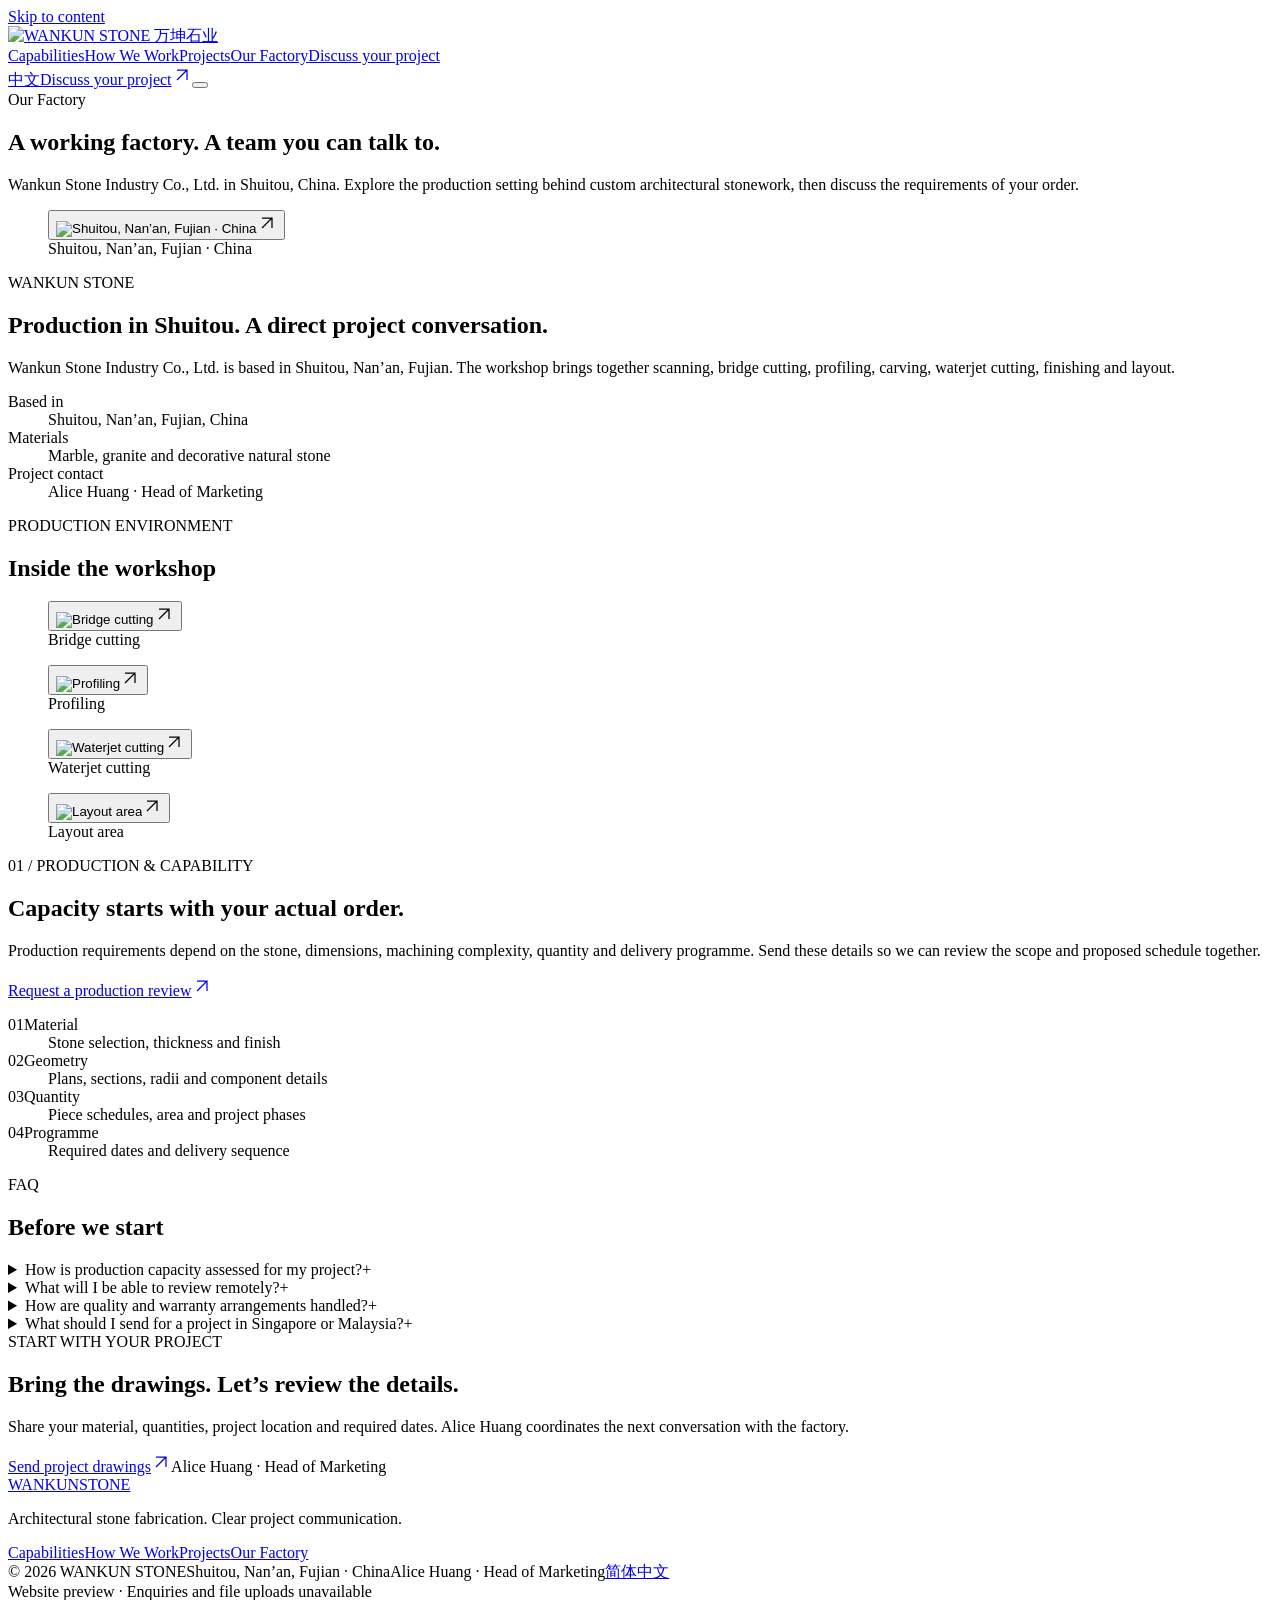
==== about/index.html @ 12d0d5ac "Publish bilingual Wankun Stone website review" ====
<!doctype html><html lang="en"><head><meta charset="utf-8"/><meta name="viewport" content="width=device-width,initial-scale=1"/><meta name="robots" content="noindex,nofollow"/><title>WANKUN STONE · Website Preview</title><meta name="description" content="WANKUN STONE website design review. 工程石材加工网站审阅版。"/><link rel="icon" href="/wankun-stone-preview/favicon.svg"/><link rel="stylesheet" href="/wankun-stone-preview/assets/index-DldPhLhm.css"/></head><body><div id="root" data-language="en" data-section="about"><link rel="preload" as="image" href="/wankun-stone-preview/assets/brand-logo.png"/><a href="#main" class="skip-link">Skip to content</a><header class="site-header"><a class="brand" href="/wankun-stone-preview/" aria-label="WANKUN STONE"><img src="/wankun-stone-preview/assets/brand-logo.png" width="164" height="45" alt="WANKUN STONE 万坤石业"/></a><nav id="main-navigation" class="main-nav" aria-label="Main navigation"><a href="/wankun-stone-preview/capabilities">Capabilities</a><a href="/wankun-stone-preview/how-we-work">How We Work</a><a href="/wankun-stone-preview/projects">Projects</a><a href="/wankun-stone-preview/about" aria-current="page">Our Factory</a><a class="mobile-contact" href="/wankun-stone-preview/contact">Discuss your project</a></nav><div class="header-actions"><a class="language-switch" href="/wankun-stone-preview/zh/about" lang="zh-Hans" aria-label="切换至简体中文">中文</a><a class="header-cta" href="/wankun-stone-preview/contact">Discuss your project<svg width="20" height="20" viewBox="0 0 24 24" fill="none" stroke="currentColor" stroke-width="1.5" aria-hidden="true"><path d="M6 18 18 6M6 6h12v12"></path></svg></a><button class="menu-toggle" aria-label="Open navigation" aria-expanded="false" aria-controls="main-navigation"><span></span><span></span></button></div></header><main id="main"><section class="page-intro section"><span class="eyebrow">Our Factory</span><h1>A working factory.
A team you can talk to.</h1><p>Wankun Stone Industry Co., Ltd. in Shuitou, China. Explore the production setting behind custom architectural stonework, then discuss the requirements of your order.</p></section><figure class="factory-panorama"><button class="photo-button " aria-label="View image: Shuitou, Nan’an, Fujian · China"><img src="/wankun-stone-preview/assets/v2/factory-aerial.jpg" alt="Shuitou, Nan’an, Fujian · China" loading="lazy"/><span class="image-expand"><svg width="20" height="20" viewBox="0 0 24 24" fill="none" stroke="currentColor" stroke-width="1.5" aria-hidden="true"><path d="M6 18 18 6M6 6h12v12"></path></svg></span></button><figcaption>Shuitou, Nan’an, Fujian · China</figcaption></figure><section class="factory-facts section"><div><span class="eyebrow">WANKUN STONE</span><h2>Production in Shuitou.
A direct project conversation.</h2><p>Wankun Stone Industry Co., Ltd. is based in Shuitou, Nan’an, Fujian. The workshop brings together scanning, bridge cutting, profiling, carving, waterjet cutting, finishing and layout.</p></div><dl><div><dt>Based in</dt><dd>Shuitou, Nan’an, Fujian, China</dd></div><div><dt>Materials</dt><dd>Marble, granite and decorative natural stone</dd></div><div><dt>Project contact</dt><dd>Alice Huang · Head of Marketing</dd></div></dl></section><section class="production-section section"><div class="section-heading"><span class="eyebrow">PRODUCTION ENVIRONMENT</span><h2>Inside the workshop</h2></div><div class="production-grid"><figure><button class="photo-button " aria-label="View image: Bridge cutting"><img src="/wankun-stone-preview/assets/capability-cnc.jpg" alt="Bridge cutting" loading="lazy"/><span class="image-expand"><svg width="20" height="20" viewBox="0 0 24 24" fill="none" stroke="currentColor" stroke-width="1.5" aria-hidden="true"><path d="M6 18 18 6M6 6h12v12"></path></svg></span></button><figcaption>Bridge cutting</figcaption></figure><figure><button class="photo-button " aria-label="View image: Profiling"><img src="/wankun-stone-preview/assets/capability-profiling.jpg" alt="Profiling" loading="lazy"/><span class="image-expand"><svg width="20" height="20" viewBox="0 0 24 24" fill="none" stroke="currentColor" stroke-width="1.5" aria-hidden="true"><path d="M6 18 18 6M6 6h12v12"></path></svg></span></button><figcaption>Profiling</figcaption></figure><figure><button class="photo-button " aria-label="View image: Waterjet cutting"><img src="/wankun-stone-preview/assets/capability-waterjet.jpg" alt="Waterjet cutting" loading="lazy"/><span class="image-expand"><svg width="20" height="20" viewBox="0 0 24 24" fill="none" stroke="currentColor" stroke-width="1.5" aria-hidden="true"><path d="M6 18 18 6M6 6h12v12"></path></svg></span></button><figcaption>Waterjet cutting</figcaption></figure><figure><button class="photo-button " aria-label="View image: Layout area"><img src="/wankun-stone-preview/assets/capability-layout-workshop.jpg" alt="Layout area" loading="lazy"/><span class="image-expand"><svg width="20" height="20" viewBox="0 0 24 24" fill="none" stroke="currentColor" stroke-width="1.5" aria-hidden="true"><path d="M6 18 18 6M6 6h12v12"></path></svg></span></button><figcaption>Layout area</figcaption></figure></div></section><section class="capacity-brief section"><div><span class="eyebrow">01 / PRODUCTION &amp; CAPABILITY</span><h2>Capacity starts with
your actual order.</h2><p>Production requirements depend on the stone, dimensions, machining complexity, quantity and delivery programme. Send these details so we can review the scope and proposed schedule together.</p><a class="button " href="/wankun-stone-preview/contact">Request a production review<svg width="20" height="20" viewBox="0 0 24 24" fill="none" stroke="currentColor" stroke-width="1.5" aria-hidden="true"><path d="M6 18 18 6M6 6h12v12"></path></svg></a></div><dl><div><dt><span>0<!-- -->1</span>Material</dt><dd>Stone selection, thickness and finish</dd></div><div><dt><span>0<!-- -->2</span>Geometry</dt><dd>Plans, sections, radii and component details</dd></div><div><dt><span>0<!-- -->3</span>Quantity</dt><dd>Piece schedules, area and project phases</dd></div><div><dt><span>0<!-- -->4</span>Programme</dt><dd>Required dates and delivery sequence</dd></div></dl></section><section class="faq-section section"><div><span class="eyebrow">FAQ</span><h2>Before we start</h2></div><div><details><summary>How is production capacity assessed for my project?<span>+</span></summary><p>Share the drawings, material, quantities and required dates. The factory reviews the fabrication requirements and production plan for that specific order.</p></details><details><summary>What will I be able to review remotely?<span>+</span></summary><p>Project information includes relevant drawings, material and layout views, progress updates, dry-lay images and inspection details. The sharing method and checkpoints are agreed for your project.</p></details><details><summary>How are quality and warranty arrangements handled?<span>+</span></summary><p>Inspection criteria, acceptance requirements, responsibilities and applicable warranty terms are confirmed for each order. Alice coordinates quality questions and factory follow-up.</p></details><details><summary>What should I send for a project in Singapore or Malaysia?<span>+</span></summary><p>Send your drawings or piece schedule, project location, material, approximate quantity and required dates. Add any packaging, labelling or technical requirements you already have.</p></details></div></section><section class="project-cta section"><div><span class="eyebrow">START WITH YOUR PROJECT</span><h2>Bring the drawings.
Let’s review the details.</h2></div><div><p>Share your material, quantities, project location and required dates. Alice Huang coordinates the next conversation with the factory.</p><a class="button button-light" href="/wankun-stone-preview/contact">Send project drawings<svg width="20" height="20" viewBox="0 0 24 24" fill="none" stroke="currentColor" stroke-width="1.5" aria-hidden="true"><path d="M6 18 18 6M6 6h12v12"></path></svg></a><span class="contact-byline">Alice Huang · <!-- -->Head of Marketing</span></div></section></main><footer class="site-footer"><div class="footer-top"><a href="/wankun-stone-preview/" class="footer-wordmark">WANKUN<span>STONE</span></a><p>Architectural stone fabrication. Clear project communication.</p><div><a href="/wankun-stone-preview/capabilities">Capabilities</a><a href="/wankun-stone-preview/how-we-work">How We Work</a><a href="/wankun-stone-preview/projects">Projects</a><a href="/wankun-stone-preview/about">Our Factory</a></div></div><div class="footer-bottom"><span>© <!-- -->2026<!-- --> WANKUN STONE</span><span>Shuitou, Nan’an, Fujian · China</span><span>Alice Huang · <!-- -->Head of Marketing</span><a href="/wankun-stone-preview/zh/about">简体中文</a></div></footer><dialog class="lightbox" aria-label="View image"><button class="lightbox-close" aria-label="Close">×</button></dialog><aside class="preview-notice" aria-label="Website preview">Website preview · Enquiries and file uploads unavailable</aside></div><script type="module" src="/wankun-stone-preview/assets/index-DvoSfYX1.js"></script></body></html>
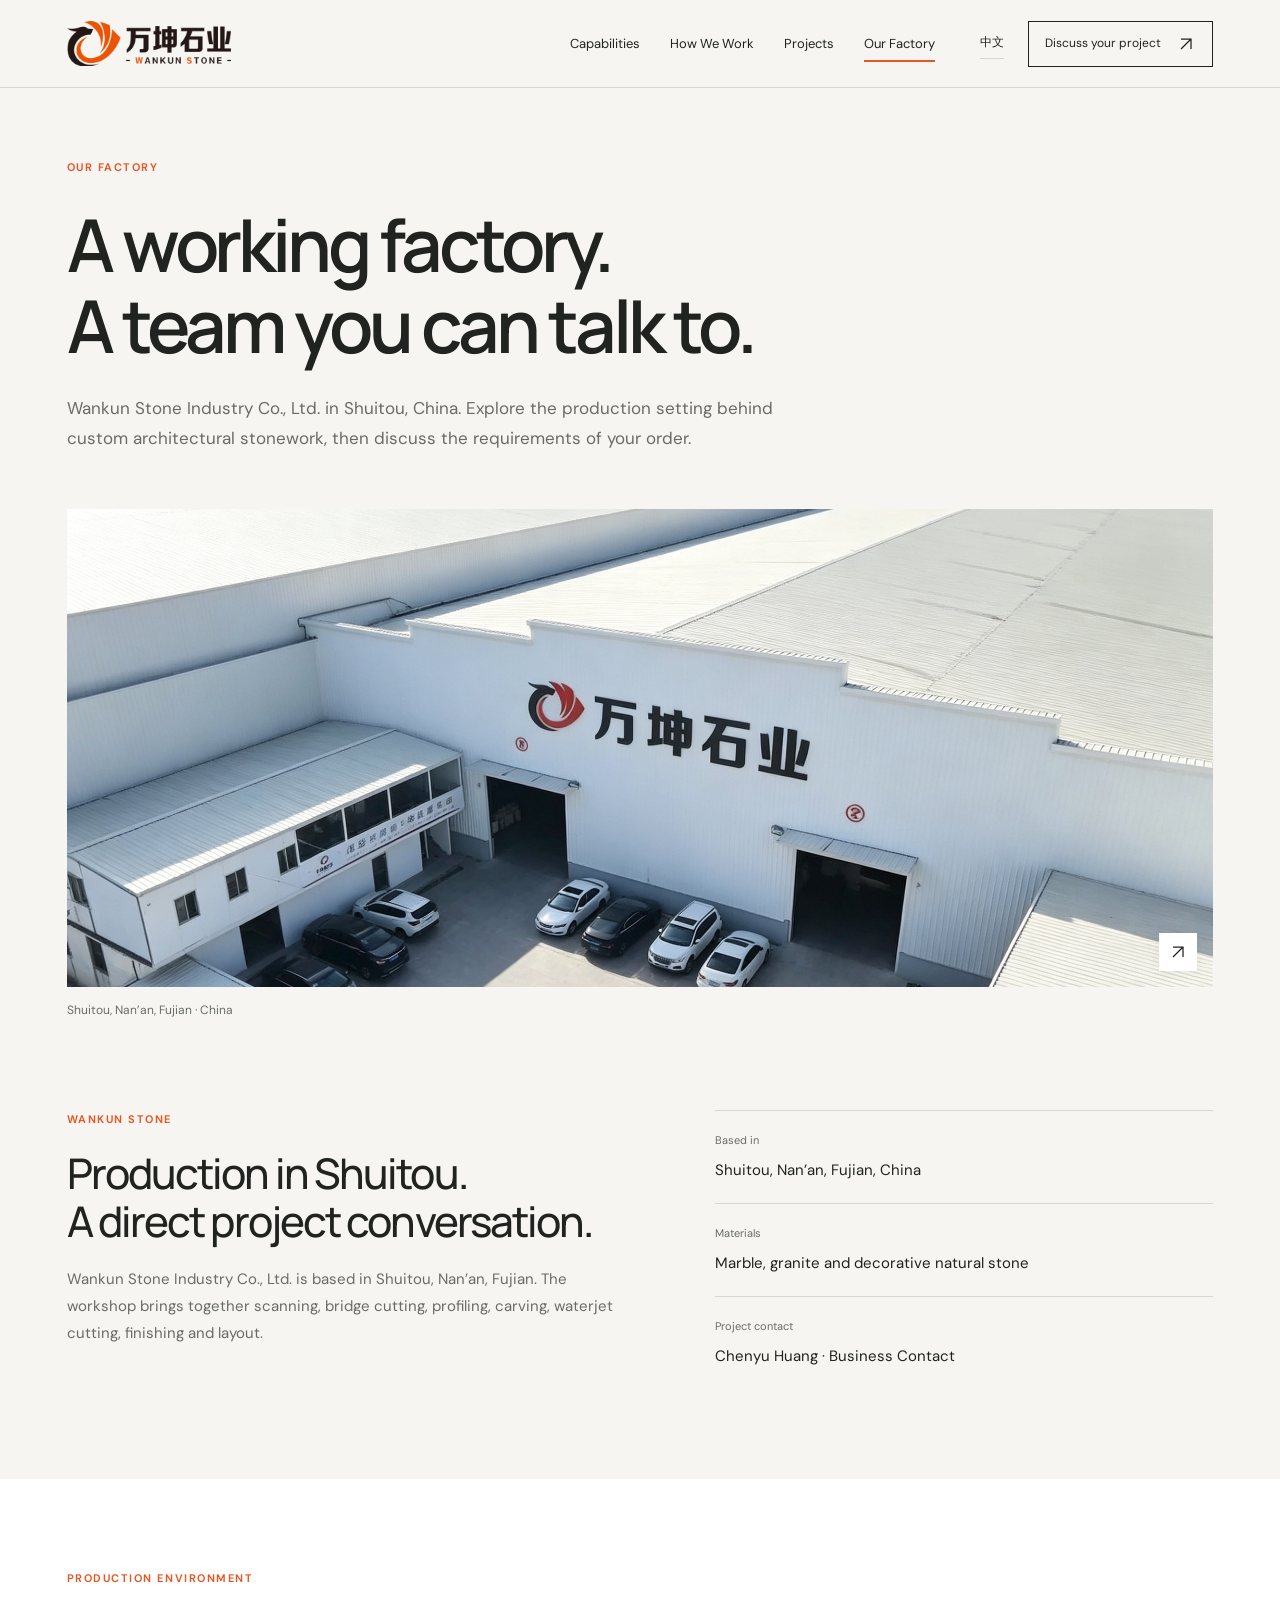
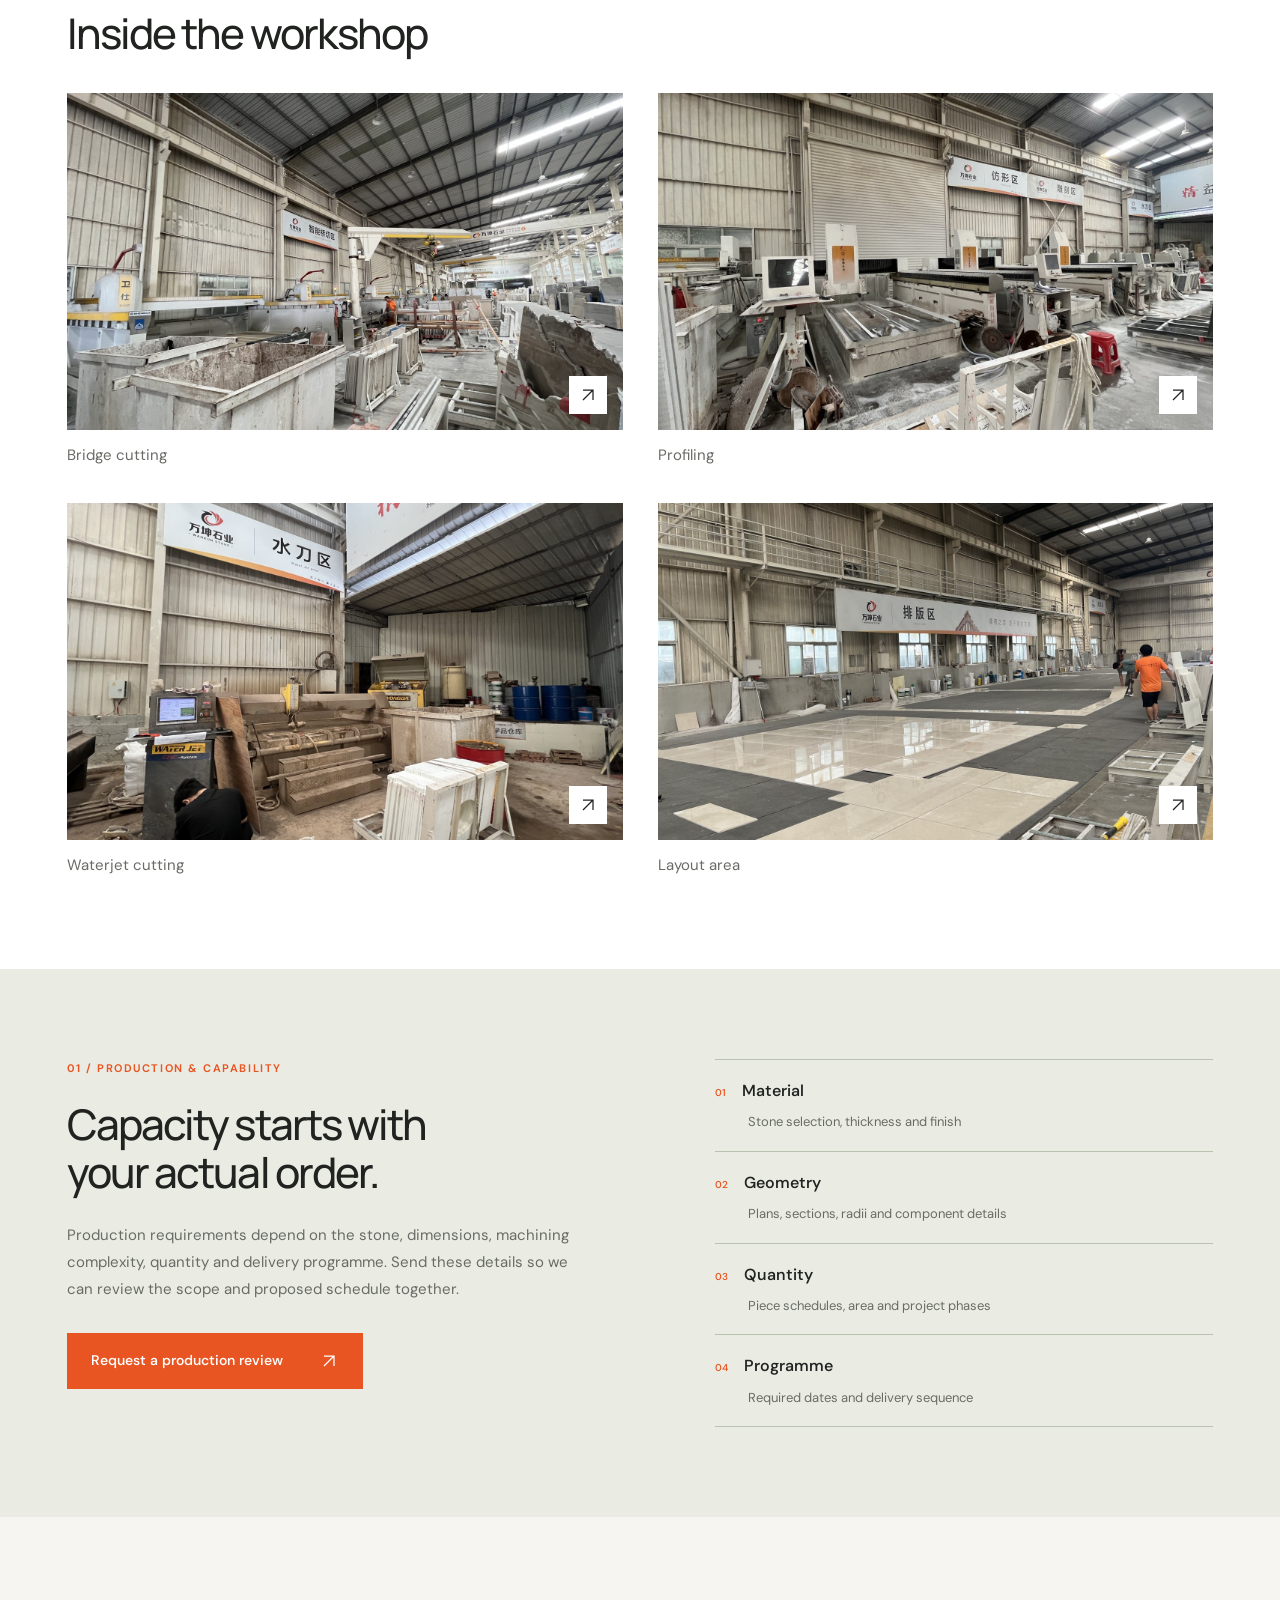
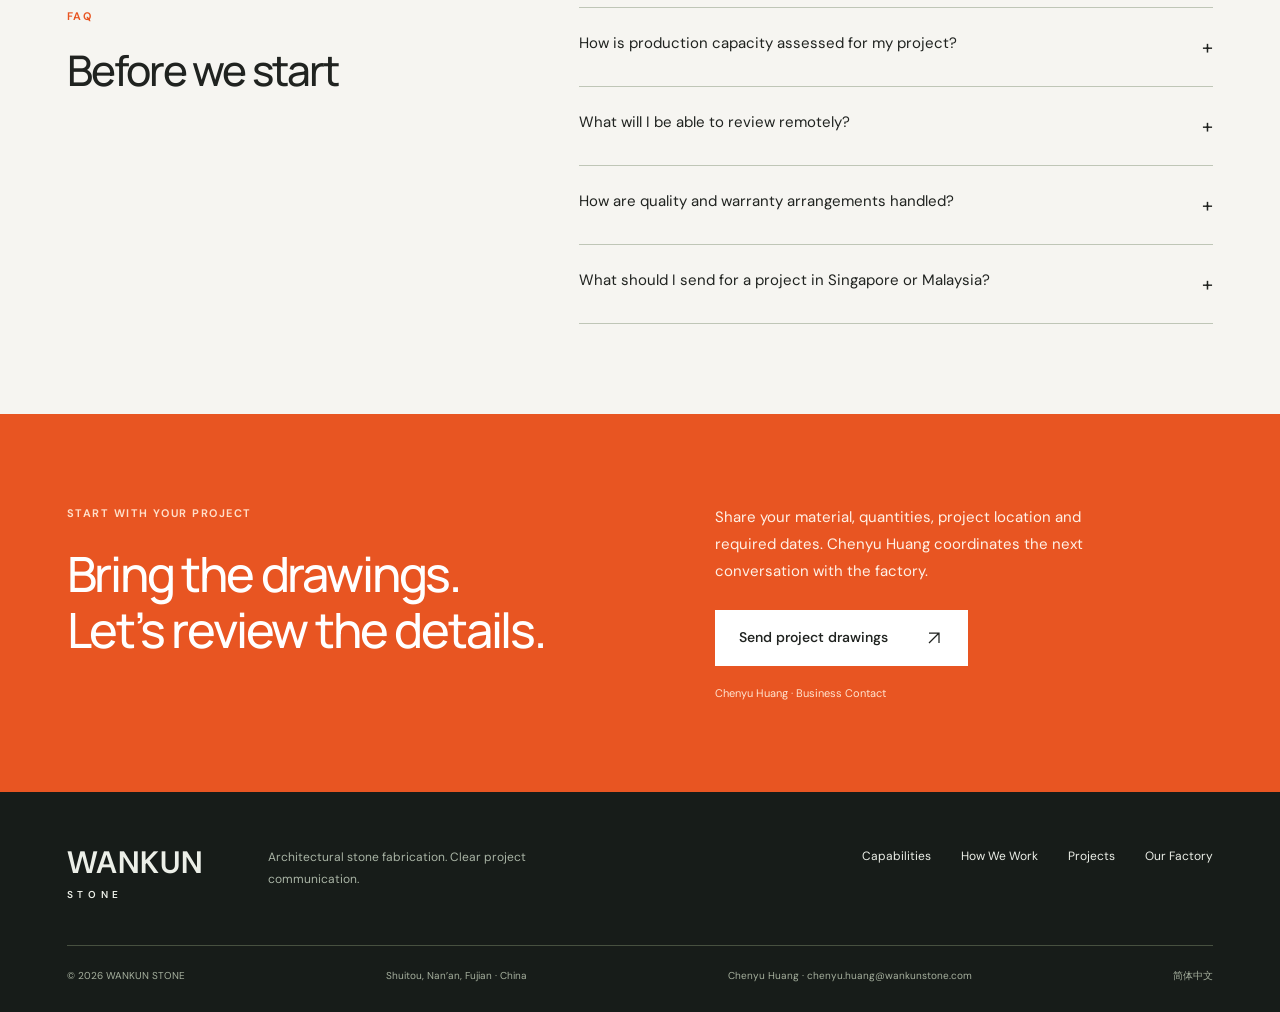
==== commit 06e0ffc7: "Prepare existing Wankun Stone site for wankunstone.com on Cloudflare Pages" ====
--- a/about/index.html
+++ b/about/index.html
@@ -1,5 +1,5 @@
-<!doctype html><html lang="en"><head><meta charset="utf-8"/><meta name="viewport" content="width=device-width,initial-scale=1"/><meta name="robots" content="noindex,nofollow"/><title>WANKUN STONE · Website Preview</title><meta name="description" content="WANKUN STONE website design review. 工程石材加工网站审阅版。"/><link rel="icon" href="/wankun-stone-preview/favicon.svg"/><link rel="stylesheet" href="/wankun-stone-preview/assets/index-DldPhLhm.css"/></head><body><div id="root" data-language="en" data-section="about"><link rel="preload" as="image" href="/wankun-stone-preview/assets/brand-logo.png"/><a href="#main" class="skip-link">Skip to content</a><header class="site-header"><a class="brand" href="/wankun-stone-preview/" aria-label="WANKUN STONE"><img src="/wankun-stone-preview/assets/brand-logo.png" width="164" height="45" alt="WANKUN STONE 万坤石业"/></a><nav id="main-navigation" class="main-nav" aria-label="Main navigation"><a href="/wankun-stone-preview/capabilities">Capabilities</a><a href="/wankun-stone-preview/how-we-work">How We Work</a><a href="/wankun-stone-preview/projects">Projects</a><a href="/wankun-stone-preview/about" aria-current="page">Our Factory</a><a class="mobile-contact" href="/wankun-stone-preview/contact">Discuss your project</a></nav><div class="header-actions"><a class="language-switch" href="/wankun-stone-preview/zh/about" lang="zh-Hans" aria-label="切换至简体中文">中文</a><a class="header-cta" href="/wankun-stone-preview/contact">Discuss your project<svg width="20" height="20" viewBox="0 0 24 24" fill="none" stroke="currentColor" stroke-width="1.5" aria-hidden="true"><path d="M6 18 18 6M6 6h12v12"></path></svg></a><button class="menu-toggle" aria-label="Open navigation" aria-expanded="false" aria-controls="main-navigation"><span></span><span></span></button></div></header><main id="main"><section class="page-intro section"><span class="eyebrow">Our Factory</span><h1>A working factory.
-A team you can talk to.</h1><p>Wankun Stone Industry Co., Ltd. in Shuitou, China. Explore the production setting behind custom architectural stonework, then discuss the requirements of your order.</p></section><figure class="factory-panorama"><button class="photo-button " aria-label="View image: Shuitou, Nan’an, Fujian · China"><img src="/wankun-stone-preview/assets/v2/factory-aerial.jpg" alt="Shuitou, Nan’an, Fujian · China" loading="lazy"/><span class="image-expand"><svg width="20" height="20" viewBox="0 0 24 24" fill="none" stroke="currentColor" stroke-width="1.5" aria-hidden="true"><path d="M6 18 18 6M6 6h12v12"></path></svg></span></button><figcaption>Shuitou, Nan’an, Fujian · China</figcaption></figure><section class="factory-facts section"><div><span class="eyebrow">WANKUN STONE</span><h2>Production in Shuitou.
-A direct project conversation.</h2><p>Wankun Stone Industry Co., Ltd. is based in Shuitou, Nan’an, Fujian. The workshop brings together scanning, bridge cutting, profiling, carving, waterjet cutting, finishing and layout.</p></div><dl><div><dt>Based in</dt><dd>Shuitou, Nan’an, Fujian, China</dd></div><div><dt>Materials</dt><dd>Marble, granite and decorative natural stone</dd></div><div><dt>Project contact</dt><dd>Alice Huang · Head of Marketing</dd></div></dl></section><section class="production-section section"><div class="section-heading"><span class="eyebrow">PRODUCTION ENVIRONMENT</span><h2>Inside the workshop</h2></div><div class="production-grid"><figure><button class="photo-button " aria-label="View image: Bridge cutting"><img src="/wankun-stone-preview/assets/capability-cnc.jpg" alt="Bridge cutting" loading="lazy"/><span class="image-expand"><svg width="20" height="20" viewBox="0 0 24 24" fill="none" stroke="currentColor" stroke-width="1.5" aria-hidden="true"><path d="M6 18 18 6M6 6h12v12"></path></svg></span></button><figcaption>Bridge cutting</figcaption></figure><figure><button class="photo-button " aria-label="View image: Profiling"><img src="/wankun-stone-preview/assets/capability-profiling.jpg" alt="Profiling" loading="lazy"/><span class="image-expand"><svg width="20" height="20" viewBox="0 0 24 24" fill="none" stroke="currentColor" stroke-width="1.5" aria-hidden="true"><path d="M6 18 18 6M6 6h12v12"></path></svg></span></button><figcaption>Profiling</figcaption></figure><figure><button class="photo-button " aria-label="View image: Waterjet cutting"><img src="/wankun-stone-preview/assets/capability-waterjet.jpg" alt="Waterjet cutting" loading="lazy"/><span class="image-expand"><svg width="20" height="20" viewBox="0 0 24 24" fill="none" stroke="currentColor" stroke-width="1.5" aria-hidden="true"><path d="M6 18 18 6M6 6h12v12"></path></svg></span></button><figcaption>Waterjet cutting</figcaption></figure><figure><button class="photo-button " aria-label="View image: Layout area"><img src="/wankun-stone-preview/assets/capability-layout-workshop.jpg" alt="Layout area" loading="lazy"/><span class="image-expand"><svg width="20" height="20" viewBox="0 0 24 24" fill="none" stroke="currentColor" stroke-width="1.5" aria-hidden="true"><path d="M6 18 18 6M6 6h12v12"></path></svg></span></button><figcaption>Layout area</figcaption></figure></div></section><section class="capacity-brief section"><div><span class="eyebrow">01 / PRODUCTION &amp; CAPABILITY</span><h2>Capacity starts with
-your actual order.</h2><p>Production requirements depend on the stone, dimensions, machining complexity, quantity and delivery programme. Send these details so we can review the scope and proposed schedule together.</p><a class="button " href="/wankun-stone-preview/contact">Request a production review<svg width="20" height="20" viewBox="0 0 24 24" fill="none" stroke="currentColor" stroke-width="1.5" aria-hidden="true"><path d="M6 18 18 6M6 6h12v12"></path></svg></a></div><dl><div><dt><span>0<!-- -->1</span>Material</dt><dd>Stone selection, thickness and finish</dd></div><div><dt><span>0<!-- -->2</span>Geometry</dt><dd>Plans, sections, radii and component details</dd></div><div><dt><span>0<!-- -->3</span>Quantity</dt><dd>Piece schedules, area and project phases</dd></div><div><dt><span>0<!-- -->4</span>Programme</dt><dd>Required dates and delivery sequence</dd></div></dl></section><section class="faq-section section"><div><span class="eyebrow">FAQ</span><h2>Before we start</h2></div><div><details><summary>How is production capacity assessed for my project?<span>+</span></summary><p>Share the drawings, material, quantities and required dates. The factory reviews the fabrication requirements and production plan for that specific order.</p></details><details><summary>What will I be able to review remotely?<span>+</span></summary><p>Project information includes relevant drawings, material and layout views, progress updates, dry-lay images and inspection details. The sharing method and checkpoints are agreed for your project.</p></details><details><summary>How are quality and warranty arrangements handled?<span>+</span></summary><p>Inspection criteria, acceptance requirements, responsibilities and applicable warranty terms are confirmed for each order. Alice coordinates quality questions and factory follow-up.</p></details><details><summary>What should I send for a project in Singapore or Malaysia?<span>+</span></summary><p>Send your drawings or piece schedule, project location, material, approximate quantity and required dates. Add any packaging, labelling or technical requirements you already have.</p></details></div></section><section class="project-cta section"><div><span class="eyebrow">START WITH YOUR PROJECT</span><h2>Bring the drawings.
-Let’s review the details.</h2></div><div><p>Share your material, quantities, project location and required dates. Alice Huang coordinates the next conversation with the factory.</p><a class="button button-light" href="/wankun-stone-preview/contact">Send project drawings<svg width="20" height="20" viewBox="0 0 24 24" fill="none" stroke="currentColor" stroke-width="1.5" aria-hidden="true"><path d="M6 18 18 6M6 6h12v12"></path></svg></a><span class="contact-byline">Alice Huang · <!-- -->Head of Marketing</span></div></section></main><footer class="site-footer"><div class="footer-top"><a href="/wankun-stone-preview/" class="footer-wordmark">WANKUN<span>STONE</span></a><p>Architectural stone fabrication. Clear project communication.</p><div><a href="/wankun-stone-preview/capabilities">Capabilities</a><a href="/wankun-stone-preview/how-we-work">How We Work</a><a href="/wankun-stone-preview/projects">Projects</a><a href="/wankun-stone-preview/about">Our Factory</a></div></div><div class="footer-bottom"><span>© <!-- -->2026<!-- --> WANKUN STONE</span><span>Shuitou, Nan’an, Fujian · China</span><span>Alice Huang · <!-- -->Head of Marketing</span><a href="/wankun-stone-preview/zh/about">简体中文</a></div></footer><dialog class="lightbox" aria-label="View image"><button class="lightbox-close" aria-label="Close">×</button></dialog><aside class="preview-notice" aria-label="Website preview">Website preview · Enquiries and file uploads unavailable</aside></div><script type="module" src="/wankun-stone-preview/assets/index-DvoSfYX1.js"></script></body></html>+<!doctype html><html lang="en"><head><meta charset="utf-8"/><meta name="viewport" content="width=device-width,initial-scale=1"/><title>WANKUN STONE — Our Factory</title><meta name="description" content="Architectural stone fabrication in Shuitou, China. Production scope, quality checkpoints and project coordination. Contact Chenyu Huang."/><link rel="canonical" href="https://wankunstone.com/about/"/><link rel="alternate" hreflang="en" href="https://wankunstone.com/about/"/><link rel="alternate" hreflang="zh-Hans" href="https://wankunstone.com/zh/about/"/><meta property="og:type" content="website"/><meta property="og:site_name" content="WANKUN STONE"/><meta property="og:title" content="WANKUN STONE — Our Factory"/><meta property="og:description" content="Architectural stone fabrication in Shuitou, China. Production scope, quality checkpoints and project coordination. Contact Chenyu Huang."/><meta property="og:url" content="https://wankunstone.com/about/"/><meta property="og:image" content="https://wankunstone.com/assets/v2/production-floor.jpg"/><link rel="icon" href="/favicon.svg"/><link rel="stylesheet" href="/assets/index-CjT9DrPQ.css"/></head><body><div id="root" data-language="en" data-section="about"><link rel="preload" as="image" href="/assets/brand-logo.png"/><a href="#main" class="skip-link">Skip to content</a><header class="site-header"><a class="brand" href="/" aria-label="WANKUN STONE"><img src="/assets/brand-logo.png" width="164" height="45" alt="WANKUN STONE 万坤石业"/></a><nav id="main-navigation" class="main-nav" aria-label="Main navigation"><a href="/capabilities">Capabilities</a><a href="/how-we-work">How We Work</a><a href="/projects">Projects</a><a href="/about" aria-current="page">Our Factory</a><a class="mobile-contact" href="/contact">Discuss your project</a></nav><div class="header-actions"><a class="language-switch" href="/zh/about" lang="zh-Hans" aria-label="切换至简体中文">中文</a><a class="header-cta" href="/contact">Discuss your project<svg width="20" height="20" viewBox="0 0 24 24" fill="none" stroke="currentColor" stroke-width="1.5" aria-hidden="true"><path d="M6 18 18 6M6 6h12v12"></path></svg></a><button class="menu-toggle" aria-label="Open navigation" aria-expanded="false" aria-controls="main-navigation"><span></span><span></span></button></div></header><main id="main"><section class="page-intro section"><span class="eyebrow">Our Factory</span><h1>A working factory.
+A team you can talk to.</h1><p>Wankun Stone Industry Co., Ltd. in Shuitou, China. Explore the production setting behind custom architectural stonework, then discuss the requirements of your order.</p></section><figure class="factory-panorama"><button class="photo-button " aria-label="View image: Shuitou, Nan’an, Fujian · China"><img src="/assets/v2/factory-aerial.jpg" alt="Shuitou, Nan’an, Fujian · China" loading="lazy"/><span class="image-expand"><svg width="20" height="20" viewBox="0 0 24 24" fill="none" stroke="currentColor" stroke-width="1.5" aria-hidden="true"><path d="M6 18 18 6M6 6h12v12"></path></svg></span></button><figcaption>Shuitou, Nan’an, Fujian · China</figcaption></figure><section class="factory-facts section"><div><span class="eyebrow">WANKUN STONE</span><h2>Production in Shuitou.
+A direct project conversation.</h2><p>Wankun Stone Industry Co., Ltd. is based in Shuitou, Nan’an, Fujian. The workshop brings together scanning, bridge cutting, profiling, carving, waterjet cutting, finishing and layout.</p></div><dl><div><dt>Based in</dt><dd>Shuitou, Nan’an, Fujian, China</dd></div><div><dt>Materials</dt><dd>Marble, granite and decorative natural stone</dd></div><div><dt>Project contact</dt><dd>Chenyu Huang · Business Contact</dd></div></dl></section><section class="production-section section"><div class="section-heading"><span class="eyebrow">PRODUCTION ENVIRONMENT</span><h2>Inside the workshop</h2></div><div class="production-grid"><figure><button class="photo-button " aria-label="View image: Bridge cutting"><img src="/assets/capability-cnc.jpg" alt="Bridge cutting" loading="lazy"/><span class="image-expand"><svg width="20" height="20" viewBox="0 0 24 24" fill="none" stroke="currentColor" stroke-width="1.5" aria-hidden="true"><path d="M6 18 18 6M6 6h12v12"></path></svg></span></button><figcaption>Bridge cutting</figcaption></figure><figure><button class="photo-button " aria-label="View image: Profiling"><img src="/assets/capability-profiling.jpg" alt="Profiling" loading="lazy"/><span class="image-expand"><svg width="20" height="20" viewBox="0 0 24 24" fill="none" stroke="currentColor" stroke-width="1.5" aria-hidden="true"><path d="M6 18 18 6M6 6h12v12"></path></svg></span></button><figcaption>Profiling</figcaption></figure><figure><button class="photo-button " aria-label="View image: Waterjet cutting"><img src="/assets/capability-waterjet.jpg" alt="Waterjet cutting" loading="lazy"/><span class="image-expand"><svg width="20" height="20" viewBox="0 0 24 24" fill="none" stroke="currentColor" stroke-width="1.5" aria-hidden="true"><path d="M6 18 18 6M6 6h12v12"></path></svg></span></button><figcaption>Waterjet cutting</figcaption></figure><figure><button class="photo-button " aria-label="View image: Layout area"><img src="/assets/capability-layout-workshop.jpg" alt="Layout area" loading="lazy"/><span class="image-expand"><svg width="20" height="20" viewBox="0 0 24 24" fill="none" stroke="currentColor" stroke-width="1.5" aria-hidden="true"><path d="M6 18 18 6M6 6h12v12"></path></svg></span></button><figcaption>Layout area</figcaption></figure></div></section><section class="capacity-brief section"><div><span class="eyebrow">01 / PRODUCTION &amp; CAPABILITY</span><h2>Capacity starts with
+your actual order.</h2><p>Production requirements depend on the stone, dimensions, machining complexity, quantity and delivery programme. Send these details so we can review the scope and proposed schedule together.</p><a class="button " href="/contact">Request a production review<svg width="20" height="20" viewBox="0 0 24 24" fill="none" stroke="currentColor" stroke-width="1.5" aria-hidden="true"><path d="M6 18 18 6M6 6h12v12"></path></svg></a></div><dl><div><dt><span>0<!-- -->1</span>Material</dt><dd>Stone selection, thickness and finish</dd></div><div><dt><span>0<!-- -->2</span>Geometry</dt><dd>Plans, sections, radii and component details</dd></div><div><dt><span>0<!-- -->3</span>Quantity</dt><dd>Piece schedules, area and project phases</dd></div><div><dt><span>0<!-- -->4</span>Programme</dt><dd>Required dates and delivery sequence</dd></div></dl></section><section class="faq-section section"><div><span class="eyebrow">FAQ</span><h2>Before we start</h2></div><div><details><summary>How is production capacity assessed for my project?<span>+</span></summary><p>Share the drawings, material, quantities and required dates. The factory reviews the fabrication requirements and production plan for that specific order.</p></details><details><summary>What will I be able to review remotely?<span>+</span></summary><p>Project information includes relevant drawings, material and layout views, progress updates, dry-lay images and inspection details. The sharing method and checkpoints are agreed for your project.</p></details><details><summary>How are quality and warranty arrangements handled?<span>+</span></summary><p>Inspection criteria, acceptance requirements, responsibilities and applicable warranty terms are confirmed for each order. Chenyu Huang coordinates quality questions and factory follow-up.</p></details><details><summary>What should I send for a project in Singapore or Malaysia?<span>+</span></summary><p>Send your drawings or piece schedule, project location, material, approximate quantity and required dates. Add any packaging, labelling or technical requirements you already have.</p></details></div></section><section class="project-cta section"><div><span class="eyebrow">START WITH YOUR PROJECT</span><h2>Bring the drawings.
+Let’s review the details.</h2></div><div><p>Share your material, quantities, project location and required dates. Chenyu Huang coordinates the next conversation with the factory.</p><a class="button button-light" href="/contact">Send project drawings<svg width="20" height="20" viewBox="0 0 24 24" fill="none" stroke="currentColor" stroke-width="1.5" aria-hidden="true"><path d="M6 18 18 6M6 6h12v12"></path></svg></a><span class="contact-byline">Chenyu Huang · <!-- -->Business Contact</span></div></section></main><footer class="site-footer"><div class="footer-top"><a href="/" class="footer-wordmark">WANKUN<span>STONE</span></a><p>Architectural stone fabrication. Clear project communication.</p><div><a href="/capabilities">Capabilities</a><a href="/how-we-work">How We Work</a><a href="/projects">Projects</a><a href="/about">Our Factory</a></div></div><div class="footer-bottom"><span>© <!-- -->2026<!-- --> WANKUN STONE</span><span>Shuitou, Nan’an, Fujian · China</span><a class="contact-email" href="mailto:chenyu.huang@wankunstone.com">Chenyu Huang · chenyu.huang@wankunstone.com</a><a href="/zh/about">简体中文</a></div></footer><dialog class="lightbox" aria-label="View image"><button class="lightbox-close" aria-label="Close">×</button></dialog></div><script type="module" src="/assets/index-CnqRL1Zs.js"></script></body></html>
--- a/assets/index-CjT9DrPQ.css
+++ b/assets/index-CjT9DrPQ.css
@@ -0,0 +1 @@
+@import "https://fonts.googleapis.com/css2?family=DM+Sans:wght@400;500;600;700&family=Manrope:wght@400;500;600;650;700;750&display=swap";:root{--paper:#f6f5f1;--white:#fff;--ink:#202320;--muted:#696c66;--line:#d6d8d1;--orange:#e85522;--orange-dark:#c94317;--dark:#202420;--gutter:clamp(24px,5.2vw,88px)}*{box-sizing:border-box}html{scroll-behavior:smooth;scroll-padding-top:100px}body{background:var(--paper);color:var(--ink);-webkit-font-smoothing:antialiased;margin:0;font:16px/1.65 DM Sans,Arial,PingFang SC,Microsoft YaHei,sans-serif}a{color:inherit;text-decoration:none}button,input,select,textarea{font:inherit}button{cursor:pointer;color:inherit}a,button,input,select,textarea{-webkit-tap-highlight-color:transparent}button,a{touch-action:manipulation}button:disabled{cursor:wait;opacity:.6}h1,h2,h3,h4,p,figure{margin:0}h1,h2,h3,h4{font-family:Manrope,Arial,PingFang SC,Microsoft YaHei,sans-serif}h1{letter-spacing:-.055em;white-space:pre-line;font-size:clamp(46px,5.7vw,88px);font-weight:600;line-height:1.11}h2{letter-spacing:-.045em;white-space:pre-line;font-size:clamp(34px,3.3vw,50px);font-weight:500;line-height:1.15}h3{letter-spacing:-.025em;font-size:22px;font-weight:600;line-height:1.3}h4{font-size:13px;font-weight:650}p{color:var(--muted);line-height:1.8}img{object-fit:cover;width:100%;display:block}button{border-radius:0}:focus-visible{outline:2px solid var(--orange);outline-offset:5px}.eyebrow{letter-spacing:.14em;text-transform:uppercase;font-size:11px;font-weight:650;line-height:1.7;display:block}.section{padding:90px var(--gutter)}.section-heading .eyebrow{color:var(--orange);margin-bottom:22px}.section-heading h2{margin-bottom:25px}.section-heading>p{max-width:520px}.section-heading .text-link{margin-top:25px}.wide-heading{justify-content:space-between;align-items:flex-end;gap:70px;margin-bottom:40px;display:flex}.wide-heading>div:last-child,.wide-heading>p{max-width:390px}.wide-heading h2{margin-bottom:0}.wide-heading .text-link{margin-top:15px}.button{background:var(--orange);color:#fff;border:1px solid var(--orange);justify-content:space-between;align-items:center;gap:36px;min-height:56px;padding:16px 23px;font-size:14px;font-weight:550;line-height:1.4;transition:background .2s,transform .2s;display:inline-flex}.button:hover{background:var(--orange-dark);transform:translateY(-2px)}.button-light{background:var(--white);border-color:var(--white);color:var(--ink)}.button-light:hover{background:#e9e6dd}.text-link{border-bottom:1px solid #a6aaa0;align-items:center;gap:25px;padding:7px 0;font-size:14px;font-weight:550;display:inline-flex}.text-link svg{transition:transform .2s}.text-link:hover svg{transform:translate(4px)}.photo-button{text-align:left;background:#dfdfd6;border:0;width:100%;padding:0;display:block;position:relative;overflow:hidden}.photo-button img{object-fit:cover;width:100%;height:100%;transition:transform .6s}.photo-button:hover img{transform:scale(1.025)}.image-expand{background:#fff;place-items:center;width:38px;height:38px;display:grid;position:absolute;bottom:16px;right:16px;box-shadow:0 2px 15px #0001}figcaption{color:var(--muted);margin-top:13px;font-size:12px;line-height:1.7}figcaption small{margin-top:3px;font-size:11px;display:block}.site-header{height:88px;padding:0 var(--gutter);background:var(--paper);border-bottom:1px solid var(--line);z-index:30;align-items:center;gap:45px;display:flex;position:relative}.brand{flex-shrink:0;margin-right:auto}.brand img{object-fit:contain;width:164px;height:45px}.main-nav{white-space:nowrap;align-items:center;gap:30px;font-size:13px;display:flex}.main-nav a{padding:8px 0;position:relative}.main-nav a:after{content:"";background:var(--orange);height:2px;transition:right .2s;position:absolute;bottom:0;left:0;right:100%}.main-nav a:hover:after,.main-nav a[aria-current=page]:after{right:0}.header-actions{align-items:center;gap:24px;display:flex}.language-switch{border-bottom:1px solid var(--line);padding:5px 0;font-size:12px}.header-cta{border:1px solid var(--ink);align-items:center;gap:15px;padding:12px 16px;font-size:12px;display:flex}.header-cta:hover{background:var(--ink);color:#fff}.menu-toggle,.mobile-contact{display:none}.hero{isolation:isolate;background:#333c38;align-items:center;min-height:680px;display:flex;position:relative;overflow:hidden}.hero-background{object-position:center;z-index:-3;height:100%;position:absolute;inset:0}.hero-shade{z-index:-2;background:linear-gradient(90deg,#0e1713e0,#0e171380 55%,#0e171329),linear-gradient(#0000 60%,#0d151199);position:absolute;inset:0}.hero-content{padding:70px var(--gutter) 100px;color:#fff;max-width:1200px}.hero .eyebrow{color:#e5e9e0;margin-bottom:26px}.hero h1{letter-spacing:-.055em;font-size:clamp(48px,5.7vw,87px);font-weight:600;line-height:1.12}.hero h1>span{color:#f3c5a8}.hero-content>p{color:#e1e5dd;max-width:630px;margin-top:28px;font-size:16px;line-height:1.8}.hero-actions{align-items:center;gap:32px;margin-top:32px;display:flex}.hero-secondary{color:#fff;border-bottom:1px solid #ffffff70;align-items:center;gap:20px;padding:8px 0;font-size:14px;display:flex}.hero-caption{bottom:25px;left:var(--gutter);color:#f7f7f2;align-items:center;gap:9px;font-size:11px;display:flex;position:absolute}.hero-caption small{color:#d3dbd2;margin-left:15px;font-size:10px}.live-mark{background:#e5a96e;border-radius:50%;width:6px;height:6px}.scroll-marker{bottom:22px;right:var(--gutter);color:#fff;text-align:center;border:1px solid #ffffff60;width:36px;height:36px;line-height:31px;position:absolute}.procurement-bar{padding:0 var(--gutter);border-bottom:1px solid var(--line);background:#eaece4;grid-template-columns:repeat(3,1fr);display:grid}.procurement-bar>a{border-right:1px solid #cdd2c7;align-items:flex-start;gap:18px;padding:28px 24px;display:flex}.procurement-bar>a:first-child{padding-left:0}.procurement-bar>a:last-child{border-right:0;padding-right:0}.procurement-bar>a>svg{flex-shrink:0;margin-top:5px;margin-left:auto}.pillar-number{color:var(--orange);margin-top:7px;font-size:10px}.procurement-bar h2{letter-spacing:-.03em;white-space:normal;font-size:20px;font-weight:600;line-height:1.4}.procurement-bar p{max-width:230px;margin-top:6px;font-size:12px;line-height:1.65}.capability-intro{grid-template-columns:.85fr 1.3fr;align-items:start;gap:80px;display:grid}.capability-intro .section-heading{padding-top:15px}.capability-collage{grid-template-columns:1.15fr .85fr;align-items:start;gap:20px;padding-bottom:37px;display:grid}.capability-collage .photo-button{aspect-ratio:.95}.capability-collage .photo-button:last-child{aspect-ratio:.9;margin-top:50px}.capability-collage img{object-position:center}.capability-rows{border-top:1px solid var(--line)}.capability-rows>div{border-bottom:1px solid var(--line);grid-template-columns:30px 1fr 1.2fr;align-items:start;gap:16px;padding:19px 0;display:grid}.capability-rows>div>span{color:var(--orange);padding-top:4px;font-size:10px}.capability-rows h3{font-size:16px;font-weight:550;line-height:1.5}.capability-rows p{font-size:12px;line-height:1.7}.quality-section{background:var(--dark);color:#fff}.quality-section .section-heading{grid-template-columns:1.2fr 1fr;gap:0 100px;display:grid}.quality-section .eyebrow{grid-column:1/-1}.quality-section .section-heading h2{font-size:clamp(38px,4.2vw,61px);font-weight:500}.quality-section .section-heading>p{color:#bfc9bd;align-self:center;font-size:16px}.quality-checks{grid-template-columns:repeat(3,1fr);gap:42px;margin-top:28px;display:grid}.quality-checks article{border-top:1px solid #697362;padding-top:20px}.check-number{color:#f09a6e;font-size:11px}.quality-checks h3{margin:25px 0 15px;font-size:23px}.quality-checks p{color:#bdc6b8;font-size:14px}.quality-bottom{justify-content:space-between;align-items:flex-end;gap:40px;margin-top:38px;display:flex}.quality-bottom p{color:#a9b4a2;max-width:650px;font-size:11px}.quality-bottom .text-link{white-space:nowrap;font-size:12px}.work-preview{background:#f6f5f1}.work-preview-grid{grid-template-columns:1.4fr 1fr;align-items:start;gap:60px;display:grid}.work-preview-grid figure .photo-button{aspect-ratio:1.45}.work-preview-grid ol{border-top:1px solid var(--line);margin:0;padding:0;list-style:none}.work-preview-grid li{border-bottom:1px solid var(--line)}.work-preview-grid li a{align-items:center;gap:22px;padding:22px 0;display:flex}.work-preview-grid li span{color:var(--orange);font-size:11px}.work-preview-grid li strong{font-size:17px;font-weight:500}.work-preview-grid li svg{margin-left:auto}.project-feature{background:#eaece4}.project-feature-grid{grid-template-columns:1.7fr 1fr;gap:35px;display:grid}.project-feature-grid>.photo-button{aspect-ratio:1.22}.project-feature-info{padding:12px 0 0 15px}.project-feature-info>.eyebrow{color:#68755f}.project-feature-info>h3{margin:15px 0;font-size:33px}.project-feature-info>p{margin-bottom:25px;font-size:14px}.project-feature-info>.photo-button{aspect-ratio:1.2}.factory-strip{background:#fff;grid-template-columns:1.1fr 1fr;display:grid}.factory-strip>img{height:100%;min-height:430px}.factory-strip>div{padding:60px clamp(30px,5vw,80px)}.factory-strip .eyebrow{color:var(--orange)}.factory-strip h2{margin:20px 0 25px;font-size:clamp(30px,2.9vw,44px)}.factory-strip p{font-size:14px}.factory-strip .text-link{margin-top:22px}.project-cta{background:var(--orange);color:#fff;grid-template-columns:1.1fr 1fr;gap:100px;display:grid}.project-cta .eyebrow{color:#ffdfca}.project-cta h2{margin-top:23px;font-size:clamp(38px,3.8vw,56px)}.project-cta>div:last-child{align-self:center}.project-cta p{color:#fff1e6;max-width:430px;margin-bottom:25px;font-size:15px}.contact-byline{color:#ffe4d0;margin-top:18px;font-size:11px;display:block}.site-footer{color:#ecefe8;padding:55px var(--gutter) 27px;background:#171c19}.footer-top{align-items:flex-start;gap:65px;padding-bottom:45px;display:flex}.footer-wordmark{letter-spacing:.02em;font-size:31px;font-weight:600;line-height:1}.footer-wordmark span{letter-spacing:.47em;margin-top:12px;font-size:10px;display:block}.footer-top>p{color:#a9b4a5;max-width:270px;font-size:12px}.footer-top>div{flex-wrap:wrap;gap:30px;margin-left:auto;font-size:12px;display:flex}.footer-bottom{color:#a6b09e;border-top:1px solid #475040;justify-content:space-between;gap:20px;padding-top:22px;font-size:10px;display:flex}.page-intro{padding-top:70px;padding-bottom:55px}.page-intro .eyebrow{color:var(--orange)}.page-intro h1{max-width:1050px;margin:27px 0}.page-intro>p{max-width:760px;font-size:17px}.service-gallery{grid-template-columns:repeat(3,1fr);gap:30px;padding-top:10px;display:grid}.service-gallery .photo-button{aspect-ratio:1.1}.service-gallery .eyebrow{color:var(--orange);margin-top:24px;font-size:9px}.service-gallery h2{white-space:normal;margin:10px 0 15px;font-size:27px}.service-gallery p{font-size:14px}.capacity-brief{background:#eaece4;grid-template-columns:1.1fr 1fr;gap:100px;display:grid}.capacity-brief .eyebrow{color:var(--orange)}.capacity-brief h2{margin:22px 0 25px}.capacity-brief p{max-width:530px;font-size:15px}.capacity-brief .button{margin-top:30px}.capacity-brief dl{margin:0}.capacity-brief dl>div{border-top:1px solid #b9c1b0;padding:18px 0}.capacity-brief dl>div:last-child{border-bottom:1px solid #b9c1b0}.capacity-brief dt{font-size:16px;font-weight:550}.capacity-brief dt span{color:var(--orange);margin-right:16px;font-size:10px}.capacity-brief dd{color:var(--muted);margin:7px 0 0 33px;font-size:13px}.communication-section{background:#eaece4;padding-top:45px}.communication-title{justify-content:space-between;gap:70px;margin-bottom:45px;display:flex}.communication-title .eyebrow{color:var(--orange);max-width:250px}.communication-title h2{max-width:680px}.communication-grid{grid-template-columns:repeat(4,1fr);gap:30px;display:grid}.communication-grid article{border-top:1px solid #b9c1b0;padding-top:16px}.communication-grid article>span{color:var(--orange);font-size:11px}.communication-grid h3{margin:22px 0 15px;font-size:19px}.communication-grid p{font-size:13px}.process-section .section-heading{margin-bottom:40px}.stage-explorer{grid-template-columns:.72fr 1.55fr;gap:45px;display:grid}.stage-tabs{border-top:1px solid var(--line);flex-direction:column;display:flex}.stage-tabs button{border:0;border-bottom:1px solid var(--line);text-align:left;color:var(--muted);background:0 0;align-items:center;gap:18px;padding:23px 16px 23px 0;transition:color .2s,background .2s;display:flex}.stage-tabs button>span{color:var(--muted);font-size:10px}.stage-tabs strong{font-size:15px;font-weight:550}.stage-tabs button>svg{margin-left:auto}.stage-tabs button[aria-selected=true]{color:var(--ink);background:#eaece4;padding-left:16px}.stage-tabs button[aria-selected=true]>span{color:var(--orange)}.stage-panel{background:#fff}.stage-visual .photo-button{aspect-ratio:1.85}.stage-body{padding:28px 32px 32px}.stage-body>.eyebrow{color:var(--orange);font-size:9px}.stage-body>h3{margin:12px 0 16px;font-size:29px}.stage-body>p{font-size:14px}.stage-deliverables{border-top:1px solid var(--line);grid-template-columns:1fr 1fr;gap:30px;margin-top:23px;padding-top:22px;display:grid}.stage-deliverables h4{color:#be461a;margin-bottom:9px;font-size:11px}.stage-deliverables p{font-size:12px;line-height:1.8}.process-note{color:var(--muted);text-align:right;margin-top:18px;font-size:10px}.number-illustration,.feedback-illustration{background:#eaece4;min-height:350px;padding:28px 32px}.number-illustration>.eyebrow,.feedback-illustration>.eyebrow{color:#686f61;font-size:9px}.stone-number-grid{grid-template-columns:repeat(3,1fr);gap:5px;max-width:470px;margin:28px auto 18px;display:grid}.stone-number-grid>span{background:linear-gradient(122deg,#f8f6ef 25%,#b3aba1 26%,#f8f6ef 28%,#e4ded3 55%,#9c9388 57%,#f0ebe1 60%) 0 0/300% 200%;background-position:var(--offset) 50%;border:1px solid #c5bfb4;height:85px;position:relative}.stone-number-grid b{background:#fff;padding:3px 7px;font-size:10px;font-weight:600;position:absolute;bottom:6px;left:6px}.number-illustration>p{max-width:470px;margin:auto;font-size:11px}.feedback-illustration>div{border-bottom:1px solid #c6ccbf;align-items:center;gap:18px;padding:17px 0;display:flex}.feedback-illustration>div>span:first-child{color:var(--orange);font-size:10px}.feedback-illustration>div>strong{font-size:17px;font-weight:500}.feedback-illustration>div>span:last-child:not(:first-child){margin-left:auto}.vein-section{background:#fff}.vein-evidence{grid-template-columns:repeat(3,1fr);gap:25px;display:grid}.vein-evidence .photo-button{aspect-ratio:1.45}.vein-steps{grid-template-columns:repeat(4,1fr);gap:28px;margin:42px 0 0;padding:0;list-style:none;display:grid}.vein-steps li{border-top:1px solid var(--line);padding-top:17px}.vein-steps li>span{color:var(--orange);font-size:10px}.vein-steps h3{margin:20px 0 12px;font-size:18px}.vein-steps p{font-size:12px}.warranty-section{grid-template-columns:1fr 1fr;gap:20px 80px;display:grid}.warranty-section>.eyebrow{color:var(--orange);grid-column:1/-1}.warranty-section>p{align-self:center;font-size:15px}.warranty-section>.text-link{grid-column:2;justify-self:start}.project-page{padding-top:5px}.project-main .photo-button{aspect-ratio:1.8}.project-description{grid-template-columns:1fr 1fr;gap:80px;margin:35px 0 55px;display:grid}.project-description .eyebrow{color:var(--orange)}.project-description h2{margin:15px 0;font-size:42px}.project-description p{font-size:14px}.project-description dl{margin:0}.project-description dl>div{border-top:1px solid var(--line);grid-template-columns:110px 1fr;gap:15px;padding:13px 0;font-size:13px;display:grid}.project-description dt{color:var(--muted)}.project-description dd{margin:0}.project-details{grid-template-columns:1fr 1fr;gap:30px;display:grid}.project-details .photo-button{aspect-ratio:.95}.portfolio-note{margin-top:30px;font-size:12px}.factory-panorama{margin:0 var(--gutter)}.factory-panorama .photo-button{aspect-ratio:2.4}.factory-facts{grid-template-columns:1.1fr 1fr;gap:100px;display:grid}.factory-facts .eyebrow{color:var(--orange)}.factory-facts h2{margin:20px 0}.factory-facts p{font-size:15px}.factory-facts dl{margin:0}.factory-facts dl>div{border-top:1px solid var(--line);padding:20px 0}.factory-facts dt{color:var(--muted);font-size:11px}.factory-facts dd{margin:9px 0 0;font-size:15px}.production-section{background:#fff}.production-section .section-heading{margin-bottom:35px}.production-grid{grid-template-columns:1fr 1fr;gap:35px;display:grid}.production-grid .photo-button{aspect-ratio:1.65}.production-grid figcaption{font-size:15px}.faq-section{grid-template-columns:.8fr 1.2fr;gap:90px;display:grid}.faq-section>div:first-child .eyebrow{color:var(--orange);margin-bottom:20px}.faq-section details{border-top:1px solid #bfc6b7}.faq-section details:last-child{border-bottom:1px solid #bfc6b7}.faq-section summary{cursor:pointer;justify-content:space-between;gap:25px;padding:23px 0;font-size:15px;line-height:1.6;list-style:none;display:flex}.faq-section summary::-webkit-details-marker{display:none}.faq-section summary>span{font-size:20px}.faq-section details[open] summary>span{transform:rotate(45deg)}.faq-section details p{padding-bottom:25px;font-size:14px}.contact-layout{grid-template-columns:.85fr 1.1fr;gap:100px;padding-top:65px;display:grid}.contact-layout aside>.eyebrow{color:var(--orange)}.contact-layout h1{margin:25px 0;font-size:clamp(42px,4.2vw,64px)}.contact-layout aside>p{max-width:420px;font-size:15px}.contact-person{align-items:center;gap:15px;margin-top:35px;display:flex}.person-mark{background:#e7ebe0;border-radius:50%;place-items:center;width:48px;height:48px;font-size:13px;display:grid}.contact-person strong{font-size:18px;font-weight:550;display:block}.contact-person small{color:var(--muted);margin-top:3px;font-size:12px;display:block}.contact-preparation{border-top:1px solid var(--line);max-width:420px;margin-top:35px;padding-top:25px}.contact-preparation .eyebrow{font-size:10px}.contact-preparation ul{margin:20px 0 25px;padding:0;list-style:none}.contact-preparation li{border-bottom:1px solid var(--line);padding:10px 0;font-size:13px}.contact-preparation li:before{content:"+";color:var(--orange);margin-right:13px}.contact-preparation h3{margin-bottom:12px;font-size:17px}.contact-preparation p{font-size:13px}.enquiry-form{padding-top:3px;position:relative}.required-note{margin-bottom:25px;font-size:11px}.form-grid{grid-template-columns:1fr 1fr;gap:23px 22px;display:grid}.form-grid label,.message-label,.field-label{font-size:12px;font-weight:500;line-height:1.5;display:block}.form-grid input,.form-grid select,.message-label textarea{width:100%;color:var(--ink);background:#fff;border:1px solid #c8cec1;border-radius:0;min-width:0;height:47px;margin-top:9px;padding:13px 12px;font-size:13px;display:block}.form-grid input::placeholder,.message-label textarea::placeholder{color:#8c9385;font-size:12px}.message-label{margin-top:24px}.message-label textarea{resize:vertical;height:auto;min-height:135px;line-height:1.7}.file-field{margin-top:25px}.field-label small{color:var(--muted);font-size:11px;font-weight:400}.file-drop{text-align:center;cursor:pointer;background:#eaece44f;border:1px dashed #aeb6a3;flex-direction:column;justify-content:center;align-items:center;gap:11px;margin-top:10px;padding:25px 18px;display:flex;position:relative}.file-drop strong{font-size:12px;font-weight:500}.file-drop small{color:var(--muted);font-size:10px;line-height:1.6}.file-drop input{opacity:0;cursor:pointer;width:100%;height:100%;position:absolute;inset:0}.file-drop:focus-within{outline:2px solid var(--orange);outline-offset:3px}.file-list{margin:8px 0;padding:0;list-style:none}.file-list li{border-bottom:1px solid var(--line);overflow-wrap:anywhere;justify-content:space-between;align-items:center;gap:15px;padding:8px 0;font-size:12px;display:flex}.file-list small{color:var(--muted);white-space:nowrap;font-size:10px}.file-list button{background:0 0;border:0;padding:5px 8px;font-size:20px}.consent{align-items:flex-start;gap:10px;margin:25px 0 12px;font-size:11px;line-height:1.7;display:flex}.consent input{width:15px;height:15px;accent-color:var(--orange);flex-shrink:0;margin:3px 0 0}.fine-print{font-size:11px;line-height:1.7}.form-submit{min-width:235px;margin-top:25px}.form-error{color:#923d2d;background:#f5e7df;margin-top:18px;padding:12px;font-size:13px}.honey{width:1px;height:1px;position:absolute;left:-10000px;overflow:hidden}.enquiry-success{border:1px solid var(--line);background:#eaece4;align-self:start;padding:40px 30px}.success-icon{border:1px solid #81916f;border-radius:50%;place-items:center;width:55px;height:55px;margin-bottom:30px;font-size:25px;display:grid}.enquiry-success h2{margin-bottom:20px;font-size:32px}.enquiry-success p{margin-bottom:30px;font-size:14px}.reference-number{overflow-wrap:anywhere;margin-top:10px;font-size:18px;font-weight:550;display:block}.enquiry-success .button{margin-top:30px}.lightbox{background:var(--paper);max-width:95vw;max-height:94vh;color:var(--ink);border:0;padding:40px}.lightbox::backdrop{background:#0b120ff0}.lightbox figure{margin:0}.lightbox img{object-fit:contain;width:auto;max-width:83vw;max-height:76vh}.lightbox figcaption{margin-top:15px;font-size:13px}.lightbox-close{background:0 0;border:0;padding:0 9px;font-size:30px;position:absolute;top:1px;right:5px}.skip-link{z-index:100;background:var(--ink);color:#fff;padding:12px;position:fixed;top:-100px;left:20px}.skip-link:focus{top:10px}html[lang=zh-Hans] h1{letter-spacing:-.035em;font-weight:500;line-height:1.2}html[lang=zh-Hans] h2{letter-spacing:-.025em;line-height:1.35}html[lang=zh-Hans] .hero h1{font-size:clamp(45px,5.4vw,78px)}@media (width>=1550px){.hero{min-height:760px}.hero-content{max-width:1330px}.hero h1{font-size:96px}.hero-content>p{max-width:670px;font-size:18px}.main-nav{gap:40px;font-size:14px}}@media (width<=1150px){.site-header{gap:25px;padding:0 30px}.main-nav{gap:20px;font-size:12px}.header-actions{gap:18px}.header-cta{gap:9px;padding:12px;font-size:11px}.brand img{width:140px;height:auto}.hero{min-height:640px}.hero h1{font-size:69px}.hero-content{padding-top:65px}.capability-intro{grid-template-columns:.9fr 1.1fr;gap:45px}.capability-rows>div{grid-template-columns:20px 1fr}.capability-rows p{grid-column:2}.capability-rows h3{font-size:17px}.wide-heading{gap:40px}.wide-heading>div:last-child,.wide-heading>p{max-width:330px}.work-preview-grid{grid-template-columns:1.2fr 1fr;gap:35px}.work-preview-grid li a{padding:19px 0}.work-preview-grid li strong{font-size:15px}.quality-section .section-heading{gap:0 50px}.quality-checks{gap:30px}.project-cta{gap:55px}.footer-top{gap:40px}.footer-top>div{gap:20px}.contact-layout{gap:55px}.stage-explorer{gap:30px}.stage-tabs button{gap:12px}.stage-tabs strong{font-size:13px}.capacity-brief,.factory-facts{gap:55px}}@media (width<=850px){.site-header{height:78px;padding:0 24px}.brand img{width:145px}.header-cta{display:none}.main-nav{background:var(--paper);border-bottom:1px solid var(--line);flex-direction:column;align-items:flex-start;gap:0;padding:18px 24px 28px;display:none;position:absolute;top:77px;left:0;right:0}.main-nav.is-open{display:flex}.main-nav a{width:100%;padding:12px 0;font-size:16px}.main-nav .mobile-contact{display:block}.menu-toggle{background:0 0;border:0;flex-direction:column;justify-content:center;gap:6px;width:35px;height:35px;padding:8px;display:flex}.menu-toggle span{background:var(--ink);width:23px;height:1px}.hero{min-height:620px}.hero h1{font-size:60px}.hero-content>p{max-width:570px;font-size:15px}.procurement-bar{padding:0 24px}.procurement-bar>a{gap:11px;padding:24px 18px}.procurement-bar h2{font-size:18px}.procurement-bar p{font-size:11px}.procurement-bar>a>svg{display:none}.section{padding-top:65px;padding-bottom:65px}.capability-intro{grid-template-columns:1fr;gap:40px}.capability-intro .section-heading{max-width:650px}.capability-content{grid-template-columns:1.1fr 1fr;align-items:start;gap:35px;display:grid}.capability-collage{padding:0;display:block}.capability-collage .photo-button:first-child{aspect-ratio:1.1}.capability-collage .photo-button:last-child{display:none}.capability-rows>div:first-child{padding-top:16px}.capability-rows h3{font-size:16px}.capability-rows p{font-size:12px}.quality-section .section-heading h2{font-size:43px}.quality-section .section-heading>p{font-size:14px}.quality-checks h3{font-size:19px}.quality-checks p{font-size:13px}.quality-bottom{flex-direction:column;align-items:flex-start;gap:20px}.quality-bottom p{max-width:600px}.wide-heading{gap:35px}.wide-heading>div:last-child,.wide-heading>p{max-width:300px;font-size:14px}.work-preview-grid{grid-template-columns:1fr 1fr;gap:30px}.work-preview-grid figure .photo-button{aspect-ratio:.92}.work-preview-grid li a{gap:15px;padding:17px 0}.work-preview-grid li strong{font-size:14px}.project-feature-grid{grid-template-columns:1.3fr 1fr;gap:25px}.project-feature-info{padding:10px 0}.project-feature-info>h3{font-size:28px}.project-feature-grid>.photo-button{aspect-ratio:.85}.factory-strip h2{font-size:32px}.factory-strip>div{padding:40px 30px}.factory-strip>img{min-height:450px}.project-cta h2{font-size:41px}.footer-top{flex-wrap:wrap;gap:30px}.footer-top>div{width:100%;margin-left:0}.footer-bottom{flex-wrap:wrap;justify-content:flex-start;gap:14px 25px}.service-gallery{gap:20px}.service-gallery h2{font-size:23px}.service-gallery p{font-size:13px}.service-gallery .photo-button{aspect-ratio:.85}.communication-title{display:block}.communication-title h2{margin-top:22px}.communication-grid{grid-template-columns:1fr 1fr;gap:30px}.stage-explorer{grid-template-columns:1fr;gap:25px}.stage-tabs{grid-template-columns:1fr 1fr;display:grid}.stage-tabs button{padding:17px 12px}.stage-tabs button[aria-selected=true]{padding-left:12px}.stage-tabs strong{font-size:14px}.vein-steps{grid-template-columns:1fr 1fr;gap:30px}.warranty-section{gap:20px 35px}.project-description{gap:35px}.project-description h2{font-size:36px}.project-description dl>div{grid-template-columns:80px 1fr;font-size:12px}.factory-facts{gap:35px}.factory-facts h2{font-size:35px}.faq-section{grid-template-columns:1fr;gap:35px}.contact-layout{grid-template-columns:1fr;gap:40px}.contact-layout aside{max-width:650px}.contact-preparation{display:none}.contact-layout h1{font-size:54px}.contact-layout aside>p{max-width:600px}.contact-person{margin-top:25px}.enquiry-form{max-width:750px}.capacity-brief{gap:40px}.capacity-brief h2{font-size:36px}}@media (width<=600px){:root{--gutter:24px}.hero{align-items:flex-start;min-height:625px}.hero-content{padding:47px 24px 90px}.hero .eyebrow{margin-bottom:28px;font-size:9px}.hero h1{letter-spacing:-.05em;font-size:47px;line-height:1.15}.hero-content>p{margin-top:25px;font-size:14px;line-height:1.8}.hero-shade{background:linear-gradient(90deg,#101b15db,#101b1580),linear-gradient(#0000 35%,#101b15dd)}.hero-background{object-position:63% center}.hero-actions{flex-direction:column;align-items:flex-start;gap:18px;margin-top:27px}.hero-actions .button{padding:16px 20px;font-size:13px}.hero-secondary{padding:5px 0;font-size:12px}.hero-caption{flex-wrap:wrap;gap:7px;max-width:270px;font-size:9px;bottom:23px;left:24px}.hero-caption small{width:100%;margin:0 0 0 13px;font-size:9px}.scroll-marker{width:31px;height:31px;line-height:27px;bottom:24px;right:24px}.procurement-bar{padding:0 24px;display:block}.procurement-bar>a,.procurement-bar>a:first-child,.procurement-bar>a:last-child{border:0;border-bottom:1px solid #c9cfc1;align-items:center;gap:18px;padding:19px 0}.procurement-bar>a:last-child{border-bottom:0}.procurement-bar h2{font-size:19px}.procurement-bar p{max-width:none;margin-top:4px;font-size:11px}.pillar-number{margin:0}.procurement-bar>a>svg{margin-left:auto;display:block}.section{padding:50px 24px}.section-heading .eyebrow{margin-bottom:19px;font-size:10px}.section-heading h2{margin-bottom:22px;font-size:36px}.section-heading>p{font-size:14px}.capability-intro{gap:30px}.capability-content{display:block}.capability-collage{grid-template-columns:1.1fr .9fr;gap:14px;margin-bottom:30px;display:grid}.capability-collage .photo-button:first-child{aspect-ratio:1}.capability-collage .photo-button:last-child{aspect-ratio:.9;margin-top:30px;display:block}.capability-rows>div{grid-template-columns:22px 1fr;gap:9px 14px}.capability-rows h3{font-size:18px}.capability-rows p{font-size:13px}.quality-section .section-heading{display:block}.quality-section .section-heading h2{margin-bottom:22px;font-size:42px}.quality-section .section-heading>p{font-size:14px}.quality-checks{grid-template-columns:1fr;gap:24px;margin-top:30px}.quality-checks article{grid-template-columns:27px 1fr;gap:8px 15px;padding-top:18px;display:grid}.check-number{padding-top:3px}.quality-checks h3{margin:0;font-size:21px}.quality-checks p{grid-column:2;font-size:13px}.quality-bottom{gap:15px;margin-top:27px}.quality-bottom p{font-size:10px}.quality-bottom .text-link{white-space:normal;font-size:12px}.wide-heading{margin-bottom:28px;display:block}.wide-heading>div:last-child,.wide-heading>p{max-width:none;margin-top:23px;font-size:14px}.wide-heading h2{font-size:36px}.wide-heading>div:last-child>p{font-size:14px}.work-preview-grid{grid-template-columns:1fr;gap:28px}.work-preview-grid figure .photo-button{aspect-ratio:1.25}.work-preview-grid li a{gap:18px;padding:19px 0}.work-preview-grid li strong{font-size:16px}.project-feature-grid{grid-template-columns:1fr;gap:25px}.project-feature-grid>.photo-button{aspect-ratio:1.2}.project-feature-info{grid-template-columns:1fr 1fr;gap:8px 20px;padding:0;display:grid}.project-feature-info>.eyebrow{grid-column:1;font-size:9px}.project-feature-info>h3{grid-column:1;margin:7px 0;font-size:26px}.project-feature-info>p{grid-column:1;margin-bottom:0;font-size:12px}.project-feature-info>.photo-button{aspect-ratio:.95;grid-area:1/2/4;height:100%}.factory-strip{grid-template-columns:1fr}.factory-strip>img{height:250px;min-height:0}.factory-strip>div{padding:40px 24px}.factory-strip h2{font-size:34px}.factory-strip p{font-size:14px}.project-cta{grid-template-columns:1fr;gap:30px}.project-cta h2{font-size:43px}.project-cta p{font-size:14px}.project-cta .button{font-size:13px}.site-footer{padding:40px 24px 25px}.footer-top{gap:27px;padding-bottom:30px}.footer-wordmark{font-size:27px}.footer-top>p{max-width:180px;font-size:11px}.footer-top>div{grid-template-columns:1fr 1fr;gap:13px;font-size:12px;display:grid}.footer-bottom{gap:13px 20px;font-size:9px}.footer-bottom>span:first-child{width:100%}.page-intro{padding-top:42px;padding-bottom:35px}.page-intro h1{margin:23px 0;font-size:45px}.page-intro>p{font-size:14px}.service-gallery{grid-template-columns:1fr;gap:35px;padding-top:5px}.service-gallery .photo-button{aspect-ratio:1.4}.service-gallery h2{font-size:27px}.service-gallery p{font-size:14px}.capacity-brief{grid-template-columns:1fr;gap:35px}.capacity-brief h2{font-size:37px}.capacity-brief p{font-size:14px}.capacity-brief dt{font-size:17px}.capacity-brief dd{font-size:13px}.communication-section{padding-top:35px}.communication-title{margin-bottom:30px}.communication-title h2{font-size:35px}.communication-grid{gap:30px 20px}.communication-grid h3{margin:18px 0 12px;font-size:18px}.communication-grid p{font-size:12px}.stage-tabs button{gap:9px;padding:14px 8px}.stage-tabs button[aria-selected=true]{padding-left:8px}.stage-tabs button>span{font-size:9px}.stage-tabs strong{font-size:12px}.stage-tabs button>svg{width:15px}.stage-visual .photo-button{aspect-ratio:1.5}.stage-body{padding:24px 22px}.stage-body>h3{font-size:27px}.stage-body>p{font-size:13px}.stage-deliverables{grid-template-columns:1fr;gap:20px;margin-top:20px;padding-top:20px}.stage-deliverables h4{font-size:12px}.stage-deliverables p{font-size:13px}.process-note{text-align:left;font-size:9px}.number-illustration,.feedback-illustration{min-height:300px;padding:24px 20px}.stone-number-grid>span{height:68px}.number-illustration>p{font-size:11px}.feedback-illustration>div>strong{font-size:15px}.vein-evidence{grid-template-columns:1fr;gap:25px}.vein-steps{gap:26px 20px;margin-top:32px}.vein-steps h3{margin:18px 0 11px;font-size:17px}.vein-steps p{font-size:12px}.warranty-section{display:block}.warranty-section h2{margin:22px 0;font-size:36px}.warranty-section>p{font-size:14px}.warranty-section>.text-link{margin-top:22px}.project-page{padding-top:5px}.project-main .photo-button{aspect-ratio:1.15}.project-description{grid-template-columns:1fr;gap:25px;margin:28px 0 35px}.project-description h2{font-size:35px}.project-description dl>div{grid-template-columns:95px 1fr;font-size:13px}.project-details{grid-template-columns:1fr;gap:28px}.project-details .photo-button{aspect-ratio:1.1}.portfolio-note{margin-top:24px;font-size:11px}.factory-panorama{margin:0 24px}.factory-panorama .photo-button{aspect-ratio:1.4}.factory-facts{grid-template-columns:1fr;gap:30px}.factory-facts h2{font-size:35px}.factory-facts p{font-size:14px}.production-grid{grid-template-columns:1fr;gap:28px}.production-grid .photo-button{aspect-ratio:1.5}.production-grid figcaption{font-size:14px}.faq-section{gap:30px}.faq-section h2{font-size:36px}.faq-section summary{font-size:14px}.faq-section details p{font-size:13px}.contact-layout{gap:35px;padding-top:40px}.contact-layout h1{font-size:45px}.contact-layout aside>p{font-size:14px}.form-grid{gap:20px 16px}.form-grid label{font-size:11px}.form-grid input,.form-grid select{padding:11px 9px;font-size:12px}.form-grid input::placeholder{font-size:10px}.file-drop small{font-size:9px}.form-submit{width:100%}.enquiry-success{padding:30px 23px}.enquiry-success h2{font-size:30px}.lightbox{padding:30px 15px 20px}.lightbox img{max-width:86vw}.lightbox figcaption{font-size:11px}html[lang=zh-Hans] .hero h1{font-size:47px}}@media (prefers-reduced-motion:reduce){html{scroll-behavior:auto}*,:before,:after{transition:none!important;animation:none!important}}.contact-email{overflow-wrap:anywhere}.contact-person .contact-email{margin-top:8px;font-size:14px;display:block}.email-enquiry{align-self:start}.email-enquiry h2{margin-bottom:24px;font-size:clamp(28px,4vw,42px);line-height:1.15}.email-enquiry p{margin-bottom:20px;line-height:1.7}.email-enquiry .button{margin:12px 0 24px}.email-enquiry .business-email{overflow-wrap:anywhere;margin-bottom:24px;font-size:clamp(17px,2vw,22px);display:block}
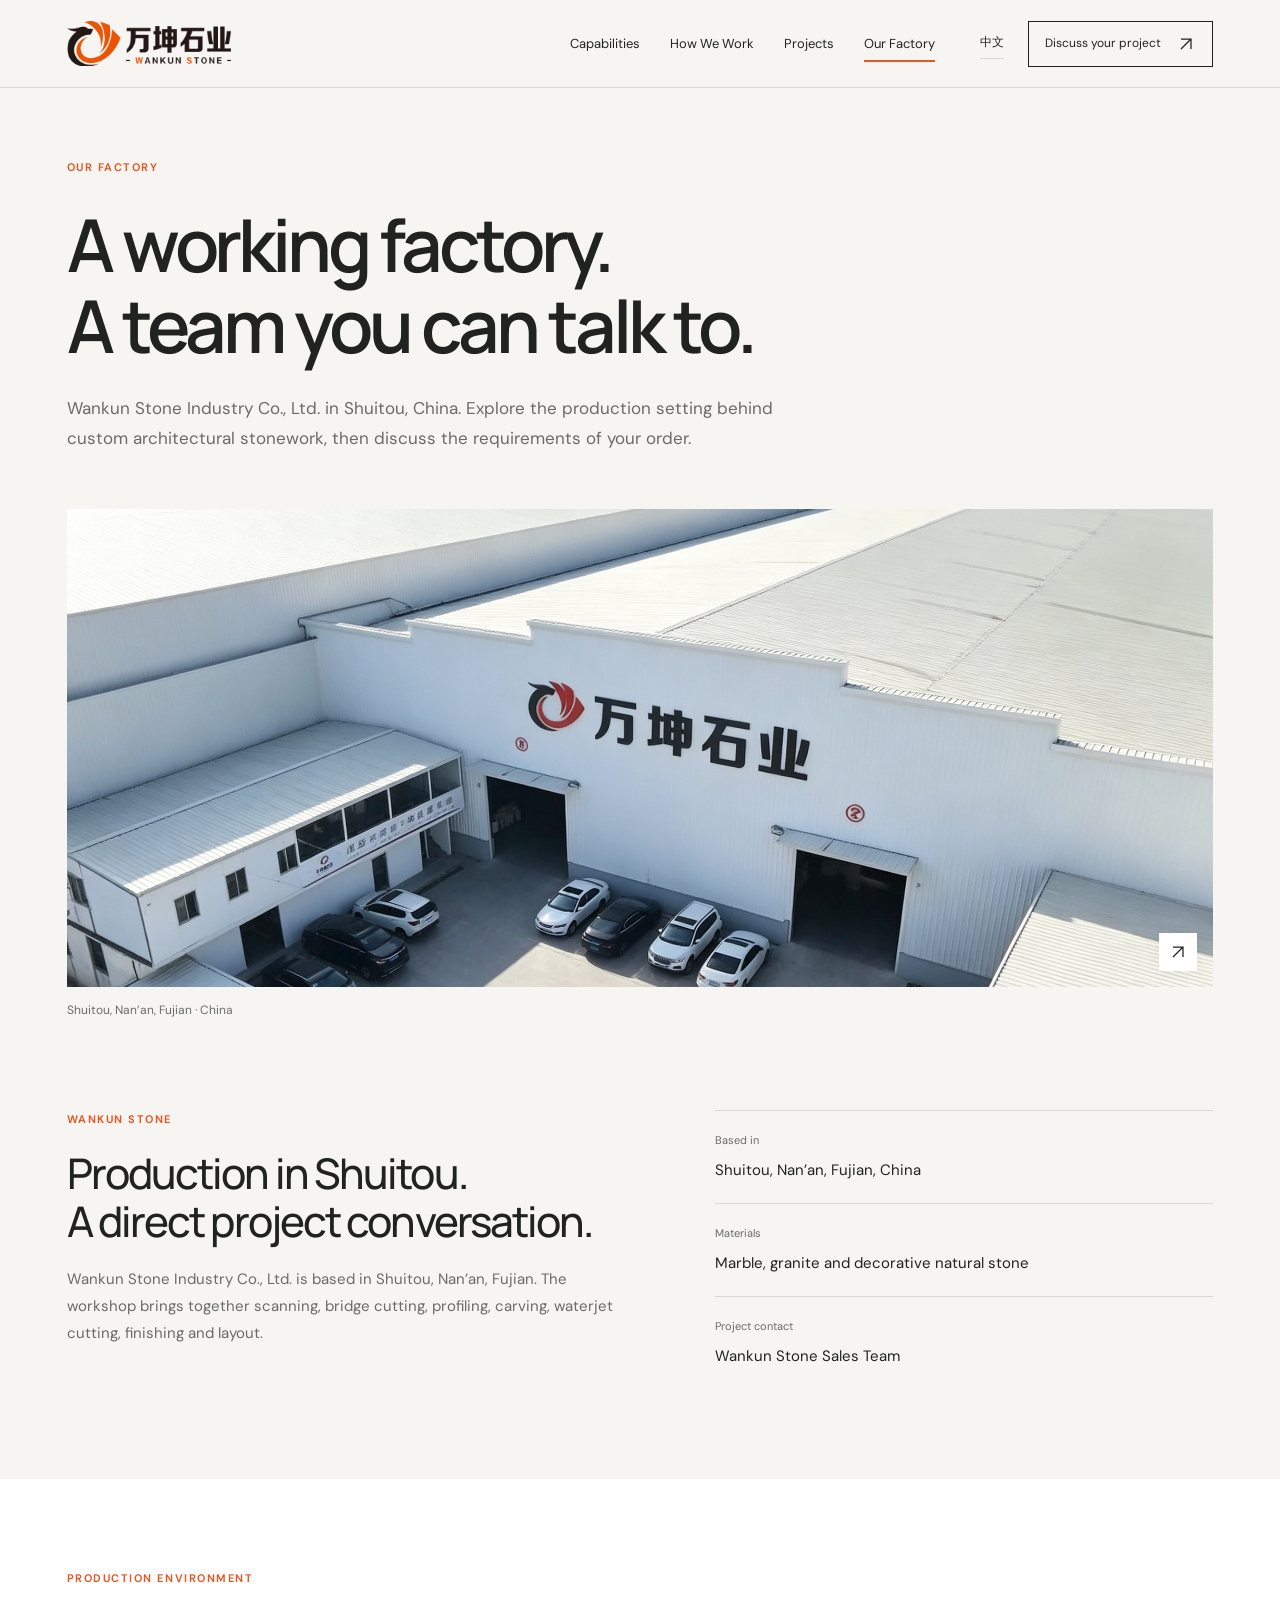
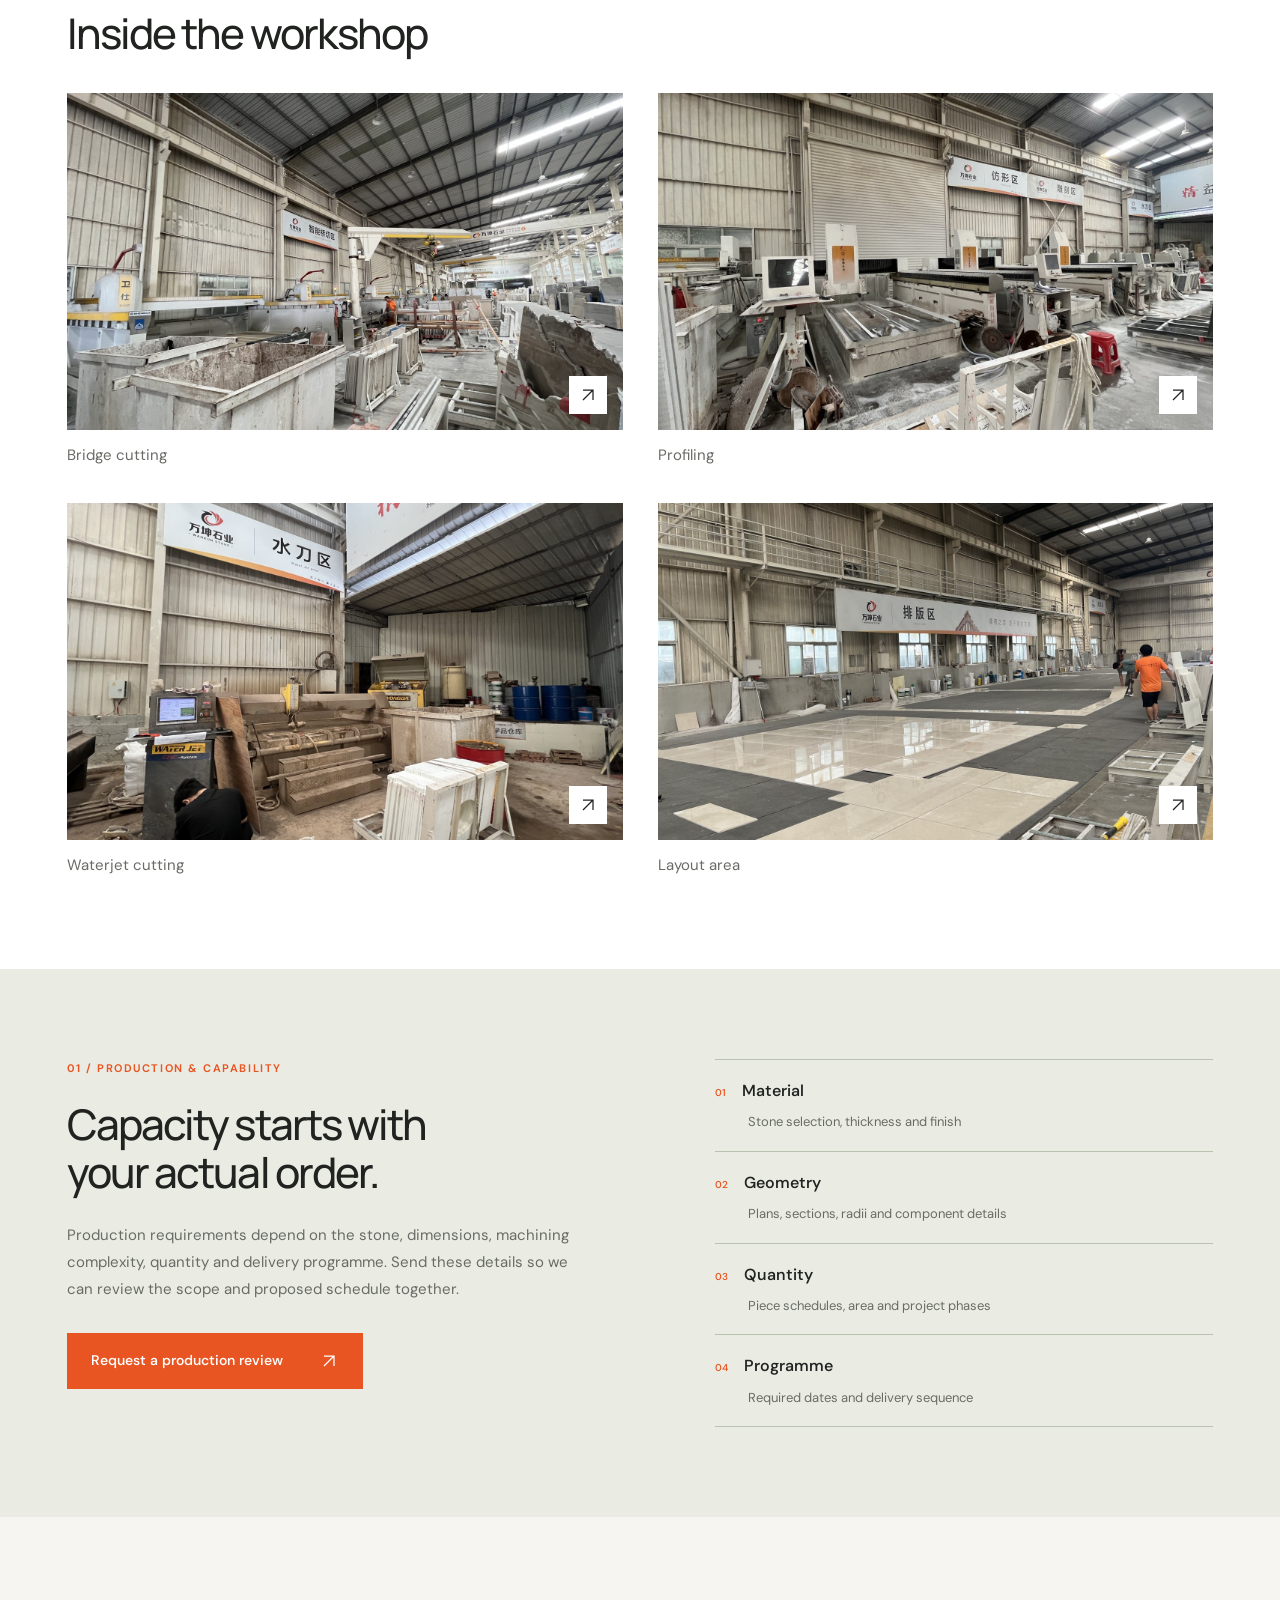
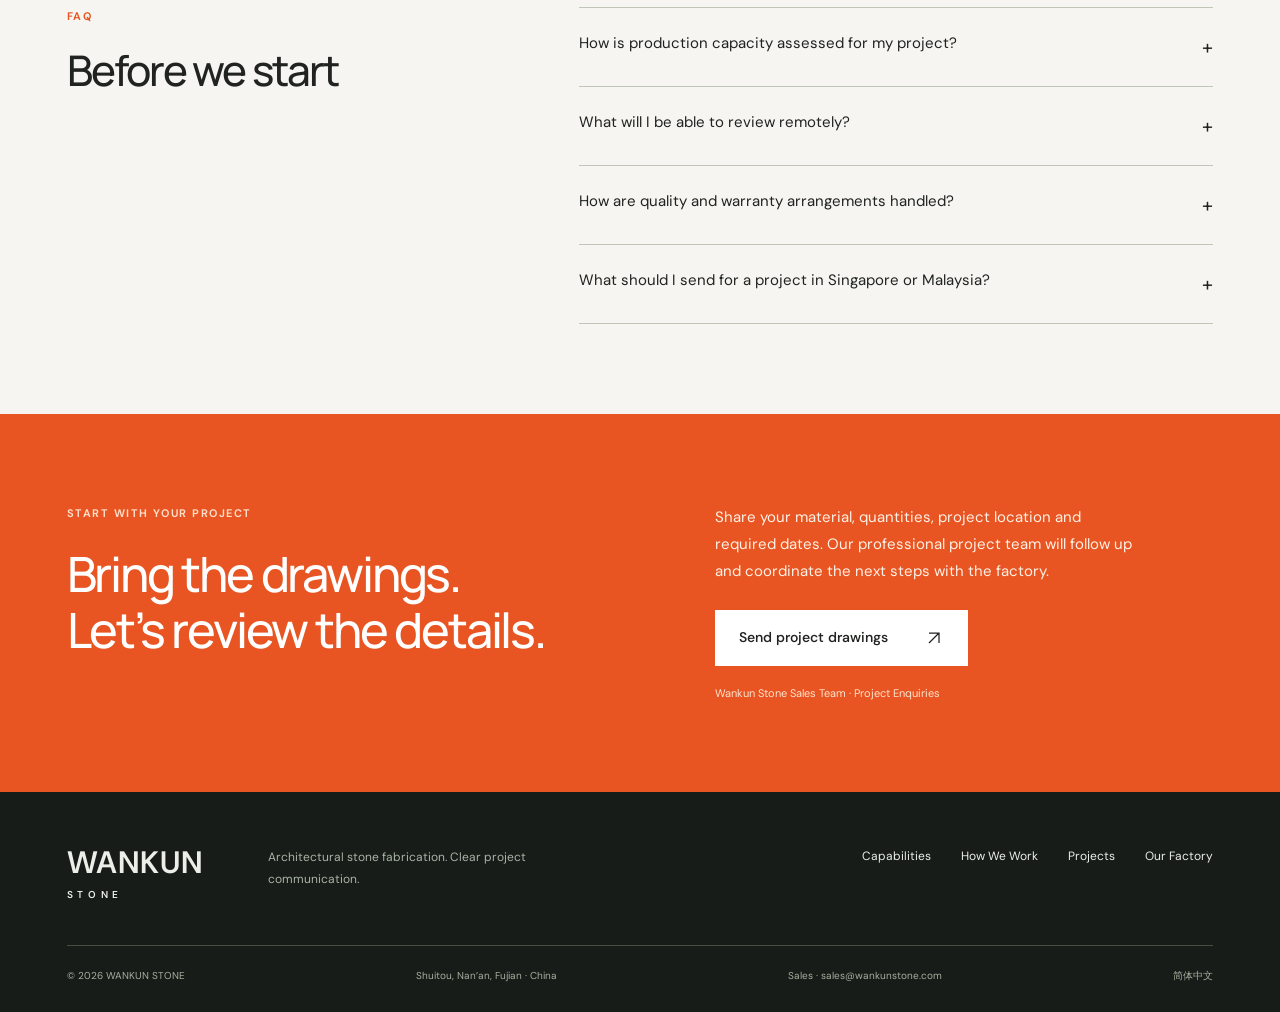
==== commit 8ea5e7fc: "Restore official Sales contacts and unify square portfolio photographs" ====
--- a/about/index.html
+++ b/about/index.html
@@ -1,5 +1,5 @@
-<!doctype html><html lang="en"><head><meta charset="utf-8"/><meta name="viewport" content="width=device-width,initial-scale=1"/><title>WANKUN STONE — Our Factory</title><meta name="description" content="Architectural stone fabrication in Shuitou, China. Production scope, quality checkpoints and project coordination. Contact Chenyu Huang."/><link rel="canonical" href="https://wankunstone.com/about/"/><link rel="alternate" hreflang="en" href="https://wankunstone.com/about/"/><link rel="alternate" hreflang="zh-Hans" href="https://wankunstone.com/zh/about/"/><meta property="og:type" content="website"/><meta property="og:site_name" content="WANKUN STONE"/><meta property="og:title" content="WANKUN STONE — Our Factory"/><meta property="og:description" content="Architectural stone fabrication in Shuitou, China. Production scope, quality checkpoints and project coordination. Contact Chenyu Huang."/><meta property="og:url" content="https://wankunstone.com/about/"/><meta property="og:image" content="https://wankunstone.com/assets/v2/production-floor.jpg"/><link rel="icon" href="/favicon.svg"/><link rel="stylesheet" href="/assets/index-CjT9DrPQ.css"/></head><body><div id="root" data-language="en" data-section="about"><link rel="preload" as="image" href="/assets/brand-logo.png"/><a href="#main" class="skip-link">Skip to content</a><header class="site-header"><a class="brand" href="/" aria-label="WANKUN STONE"><img src="/assets/brand-logo.png" width="164" height="45" alt="WANKUN STONE 万坤石业"/></a><nav id="main-navigation" class="main-nav" aria-label="Main navigation"><a href="/capabilities">Capabilities</a><a href="/how-we-work">How We Work</a><a href="/projects">Projects</a><a href="/about" aria-current="page">Our Factory</a><a class="mobile-contact" href="/contact">Discuss your project</a></nav><div class="header-actions"><a class="language-switch" href="/zh/about" lang="zh-Hans" aria-label="切换至简体中文">中文</a><a class="header-cta" href="/contact">Discuss your project<svg width="20" height="20" viewBox="0 0 24 24" fill="none" stroke="currentColor" stroke-width="1.5" aria-hidden="true"><path d="M6 18 18 6M6 6h12v12"></path></svg></a><button class="menu-toggle" aria-label="Open navigation" aria-expanded="false" aria-controls="main-navigation"><span></span><span></span></button></div></header><main id="main"><section class="page-intro section"><span class="eyebrow">Our Factory</span><h1>A working factory.
+<!doctype html><html lang="en"><head><meta charset="utf-8"/><meta name="viewport" content="width=device-width,initial-scale=1"/><title>Our Stone Factory in Shuitou, China — Direct Export to Singapore & Malaysia | WANKUN STONE</title><meta name="description" content="Meet Wankun Stone Industry Co., Ltd. in Shuitou, Fujian. Direct factory stone processing for commercial, residential, wholesale, and architectural projects across Malaysia and Singapore."/><link rel="canonical" href="https://wankunstone.com/about/"/><link rel="alternate" hreflang="en" href="https://wankunstone.com/about/"/><link rel="alternate" hreflang="zh-Hans" href="https://wankunstone.com/zh/about/"/><meta property="og:type" content="website"/><meta property="og:site_name" content="WANKUN STONE"/><meta property="og:title" content="Our Stone Factory in Shuitou, China — Direct Export to Singapore & Malaysia | WANKUN STONE"/><meta property="og:description" content="Meet Wankun Stone Industry Co., Ltd. in Shuitou, Fujian. Direct factory stone processing for commercial, residential, wholesale, and architectural projects across Malaysia and Singapore."/><meta property="og:url" content="https://wankunstone.com/about/"/><meta property="og:image" content="https://wankunstone.com/assets/v2/production-floor.jpg"/><link rel="icon" href="/favicon.svg"/><link rel="stylesheet" href="/assets/index-TnXYKel-.css"/><script id="wankun-schema-jsonld" type="application/ld+json">{"@context":"https://schema.org","@graph":[{"@type":["Organization","ManufacturingBusiness"],"@id":"https://wankunstone.com/#organization","name":"WANKUN STONE (Wankun Stone Industry Co., Ltd. / 万坤石业)","url":"https://wankunstone.com/","logo":"https://wankunstone.com/assets/brand-logo.png","image":"https://wankunstone.com/assets/v2/factory-aerial.jpg","description":"Direct architectural and commercial stone fabrication factory in Shuitou, China. Supplying cut-to-size stone, slabs, CNC curved profiles, waterjet stonework, and factory dry-lay verified stone packages for importers, wholesalers, stone contractors, and construction projects in Singapore and Malaysia.","address":{"@type":"PostalAddress","addressLocality":"Shuitou, Nan'an, Quanzhou","addressRegion":"Fujian","addressCountry":"CN"},"areaServed":[{"@type":"Country","name":"Singapore"},{"@type":"Country","name":"Malaysia"},{"@type":"Country","name":"China"}],"contactPoint":{"@type":"ContactPoint","contactType":"sales and project coordination","name":"Wankun Stone Sales Team","email":"sales@wankunstone.com","availableLanguage":["English","Chinese"]}},{"@type":"Service","@id":"https://wankunstone.com/#service","name":"Custom & Commercial Stone Fabrication for Singapore & Malaysia","provider":{"@id":"https://wankunstone.com/#organization"},"areaServed":["Singapore","Malaysia"],"serviceType":["Cut-to-Size Architectural Stone Supply","Wholesale Marble & Granite Fabrication","CNC Curved & Profiled Stone Machining","Waterjet Stone Medallions & Inlays","Digital Slab Scanning & Pre-Shipment Factory Dry-Lay"]},{"@type":"FAQPage","@id":"https://wankunstone.com/#faq","mainEntity":[{"@type":"Question","name":"What types of stone buyers and projects in Singapore and Malaysia does Wankun Stone supply?","acceptedAnswer":{"@type":"Answer","text":"Wankun Stone supplies all categories of stone fabrication buyers in Singapore and Malaysia, including stone importers and wholesalers, stone sub-contractors, main construction contractors, interior fit-out teams, and developers across commercial buildings, offices, residential projects, retail malls, public works, and hospitality projects."}},{"@type":"Question","name":"How can overseas buyers verify stone quality before shipment from Shuitou, China?","acceptedAnswer":{"@type":"Answer","text":"Every order includes drawing and scope confirmation, slab scanning and layout review before cutting, full-scale factory dry-lay inspection photos, and piece-by-piece numbered crate labelling before dispatch."}}]}]}</script></head><body><div id="root" data-language="en" data-section="about"><link rel="preload" as="image" href="/assets/brand-logo.png"/><a href="#main" class="skip-link">Skip to content</a><header class="site-header"><a class="brand" href="/" aria-label="WANKUN STONE"><img src="/assets/brand-logo.png" width="164" height="45" alt="WANKUN STONE 万坤石业"/></a><nav id="main-navigation" class="main-nav" aria-label="Main navigation"><a href="/capabilities">Capabilities</a><a href="/how-we-work">How We Work</a><a href="/projects">Projects</a><a href="/about" aria-current="page">Our Factory</a><a class="mobile-contact" href="/contact">Discuss your project</a></nav><div class="header-actions"><a class="language-switch" href="/zh/about" lang="zh-Hans" aria-label="切换至简体中文">中文</a><a class="header-cta" href="/contact">Discuss your project<svg width="20" height="20" viewBox="0 0 24 24" fill="none" stroke="currentColor" stroke-width="1.5" aria-hidden="true"><path d="M6 18 18 6M6 6h12v12"></path></svg></a><button class="menu-toggle" aria-label="Open navigation" aria-expanded="false" aria-controls="main-navigation"><span></span><span></span></button></div></header><main id="main"><section class="page-intro section "><span class="eyebrow">Our Factory</span><h1>A working factory.
 A team you can talk to.</h1><p>Wankun Stone Industry Co., Ltd. in Shuitou, China. Explore the production setting behind custom architectural stonework, then discuss the requirements of your order.</p></section><figure class="factory-panorama"><button class="photo-button " aria-label="View image: Shuitou, Nan’an, Fujian · China"><img src="/assets/v2/factory-aerial.jpg" alt="Shuitou, Nan’an, Fujian · China" loading="lazy"/><span class="image-expand"><svg width="20" height="20" viewBox="0 0 24 24" fill="none" stroke="currentColor" stroke-width="1.5" aria-hidden="true"><path d="M6 18 18 6M6 6h12v12"></path></svg></span></button><figcaption>Shuitou, Nan’an, Fujian · China</figcaption></figure><section class="factory-facts section"><div><span class="eyebrow">WANKUN STONE</span><h2>Production in Shuitou.
-A direct project conversation.</h2><p>Wankun Stone Industry Co., Ltd. is based in Shuitou, Nan’an, Fujian. The workshop brings together scanning, bridge cutting, profiling, carving, waterjet cutting, finishing and layout.</p></div><dl><div><dt>Based in</dt><dd>Shuitou, Nan’an, Fujian, China</dd></div><div><dt>Materials</dt><dd>Marble, granite and decorative natural stone</dd></div><div><dt>Project contact</dt><dd>Chenyu Huang · Business Contact</dd></div></dl></section><section class="production-section section"><div class="section-heading"><span class="eyebrow">PRODUCTION ENVIRONMENT</span><h2>Inside the workshop</h2></div><div class="production-grid"><figure><button class="photo-button " aria-label="View image: Bridge cutting"><img src="/assets/capability-cnc.jpg" alt="Bridge cutting" loading="lazy"/><span class="image-expand"><svg width="20" height="20" viewBox="0 0 24 24" fill="none" stroke="currentColor" stroke-width="1.5" aria-hidden="true"><path d="M6 18 18 6M6 6h12v12"></path></svg></span></button><figcaption>Bridge cutting</figcaption></figure><figure><button class="photo-button " aria-label="View image: Profiling"><img src="/assets/capability-profiling.jpg" alt="Profiling" loading="lazy"/><span class="image-expand"><svg width="20" height="20" viewBox="0 0 24 24" fill="none" stroke="currentColor" stroke-width="1.5" aria-hidden="true"><path d="M6 18 18 6M6 6h12v12"></path></svg></span></button><figcaption>Profiling</figcaption></figure><figure><button class="photo-button " aria-label="View image: Waterjet cutting"><img src="/assets/capability-waterjet.jpg" alt="Waterjet cutting" loading="lazy"/><span class="image-expand"><svg width="20" height="20" viewBox="0 0 24 24" fill="none" stroke="currentColor" stroke-width="1.5" aria-hidden="true"><path d="M6 18 18 6M6 6h12v12"></path></svg></span></button><figcaption>Waterjet cutting</figcaption></figure><figure><button class="photo-button " aria-label="View image: Layout area"><img src="/assets/capability-layout-workshop.jpg" alt="Layout area" loading="lazy"/><span class="image-expand"><svg width="20" height="20" viewBox="0 0 24 24" fill="none" stroke="currentColor" stroke-width="1.5" aria-hidden="true"><path d="M6 18 18 6M6 6h12v12"></path></svg></span></button><figcaption>Layout area</figcaption></figure></div></section><section class="capacity-brief section"><div><span class="eyebrow">01 / PRODUCTION &amp; CAPABILITY</span><h2>Capacity starts with
-your actual order.</h2><p>Production requirements depend on the stone, dimensions, machining complexity, quantity and delivery programme. Send these details so we can review the scope and proposed schedule together.</p><a class="button " href="/contact">Request a production review<svg width="20" height="20" viewBox="0 0 24 24" fill="none" stroke="currentColor" stroke-width="1.5" aria-hidden="true"><path d="M6 18 18 6M6 6h12v12"></path></svg></a></div><dl><div><dt><span>0<!-- -->1</span>Material</dt><dd>Stone selection, thickness and finish</dd></div><div><dt><span>0<!-- -->2</span>Geometry</dt><dd>Plans, sections, radii and component details</dd></div><div><dt><span>0<!-- -->3</span>Quantity</dt><dd>Piece schedules, area and project phases</dd></div><div><dt><span>0<!-- -->4</span>Programme</dt><dd>Required dates and delivery sequence</dd></div></dl></section><section class="faq-section section"><div><span class="eyebrow">FAQ</span><h2>Before we start</h2></div><div><details><summary>How is production capacity assessed for my project?<span>+</span></summary><p>Share the drawings, material, quantities and required dates. The factory reviews the fabrication requirements and production plan for that specific order.</p></details><details><summary>What will I be able to review remotely?<span>+</span></summary><p>Project information includes relevant drawings, material and layout views, progress updates, dry-lay images and inspection details. The sharing method and checkpoints are agreed for your project.</p></details><details><summary>How are quality and warranty arrangements handled?<span>+</span></summary><p>Inspection criteria, acceptance requirements, responsibilities and applicable warranty terms are confirmed for each order. Chenyu Huang coordinates quality questions and factory follow-up.</p></details><details><summary>What should I send for a project in Singapore or Malaysia?<span>+</span></summary><p>Send your drawings or piece schedule, project location, material, approximate quantity and required dates. Add any packaging, labelling or technical requirements you already have.</p></details></div></section><section class="project-cta section"><div><span class="eyebrow">START WITH YOUR PROJECT</span><h2>Bring the drawings.
-Let’s review the details.</h2></div><div><p>Share your material, quantities, project location and required dates. Chenyu Huang coordinates the next conversation with the factory.</p><a class="button button-light" href="/contact">Send project drawings<svg width="20" height="20" viewBox="0 0 24 24" fill="none" stroke="currentColor" stroke-width="1.5" aria-hidden="true"><path d="M6 18 18 6M6 6h12v12"></path></svg></a><span class="contact-byline">Chenyu Huang · <!-- -->Business Contact</span></div></section></main><footer class="site-footer"><div class="footer-top"><a href="/" class="footer-wordmark">WANKUN<span>STONE</span></a><p>Architectural stone fabrication. Clear project communication.</p><div><a href="/capabilities">Capabilities</a><a href="/how-we-work">How We Work</a><a href="/projects">Projects</a><a href="/about">Our Factory</a></div></div><div class="footer-bottom"><span>© <!-- -->2026<!-- --> WANKUN STONE</span><span>Shuitou, Nan’an, Fujian · China</span><a class="contact-email" href="mailto:chenyu.huang@wankunstone.com">Chenyu Huang · chenyu.huang@wankunstone.com</a><a href="/zh/about">简体中文</a></div></footer><dialog class="lightbox" aria-label="View image"><button class="lightbox-close" aria-label="Close">×</button></dialog></div><script type="module" src="/assets/index-CnqRL1Zs.js"></script></body></html>+A direct project conversation.</h2><p>Wankun Stone Industry Co., Ltd. is based in Shuitou, Nan’an, Fujian. The workshop brings together scanning, bridge cutting, profiling, carving, waterjet cutting, finishing and layout.</p></div><dl><div><dt>Based in</dt><dd>Shuitou, Nan’an, Fujian, China</dd></div><div><dt>Materials</dt><dd>Marble, granite and decorative natural stone</dd></div><div><dt>Project contact</dt><dd>Wankun Stone Sales Team</dd></div></dl></section><section class="production-section section"><div class="section-heading"><span class="eyebrow">PRODUCTION ENVIRONMENT</span><h2>Inside the workshop</h2></div><div class="production-grid"><figure><button class="photo-button " aria-label="View image: Bridge cutting"><img src="/assets/capability-cnc.jpg" alt="Bridge cutting" loading="lazy"/><span class="image-expand"><svg width="20" height="20" viewBox="0 0 24 24" fill="none" stroke="currentColor" stroke-width="1.5" aria-hidden="true"><path d="M6 18 18 6M6 6h12v12"></path></svg></span></button><figcaption>Bridge cutting</figcaption></figure><figure><button class="photo-button " aria-label="View image: Profiling"><img src="/assets/capability-profiling.jpg" alt="Profiling" loading="lazy"/><span class="image-expand"><svg width="20" height="20" viewBox="0 0 24 24" fill="none" stroke="currentColor" stroke-width="1.5" aria-hidden="true"><path d="M6 18 18 6M6 6h12v12"></path></svg></span></button><figcaption>Profiling</figcaption></figure><figure><button class="photo-button " aria-label="View image: Waterjet cutting"><img src="/assets/capability-waterjet.jpg" alt="Waterjet cutting" loading="lazy"/><span class="image-expand"><svg width="20" height="20" viewBox="0 0 24 24" fill="none" stroke="currentColor" stroke-width="1.5" aria-hidden="true"><path d="M6 18 18 6M6 6h12v12"></path></svg></span></button><figcaption>Waterjet cutting</figcaption></figure><figure><button class="photo-button " aria-label="View image: Layout area"><img src="/assets/capability-layout-workshop.jpg" alt="Layout area" loading="lazy"/><span class="image-expand"><svg width="20" height="20" viewBox="0 0 24 24" fill="none" stroke="currentColor" stroke-width="1.5" aria-hidden="true"><path d="M6 18 18 6M6 6h12v12"></path></svg></span></button><figcaption>Layout area</figcaption></figure></div></section><section class="capacity-brief section"><div><span class="eyebrow">01 / PRODUCTION &amp; CAPABILITY</span><h2>Capacity starts with
+your actual order.</h2><p>Production requirements depend on the stone, dimensions, machining complexity, quantity and delivery programme. Send these details so we can review the scope and proposed schedule together.</p><a class="button " href="/contact">Request a production review<svg width="20" height="20" viewBox="0 0 24 24" fill="none" stroke="currentColor" stroke-width="1.5" aria-hidden="true"><path d="M6 18 18 6M6 6h12v12"></path></svg></a></div><dl><div><dt><span>0<!-- -->1</span>Material</dt><dd>Stone selection, thickness and finish</dd></div><div><dt><span>0<!-- -->2</span>Geometry</dt><dd>Plans, sections, radii and component details</dd></div><div><dt><span>0<!-- -->3</span>Quantity</dt><dd>Piece schedules, area and project phases</dd></div><div><dt><span>0<!-- -->4</span>Programme</dt><dd>Required dates and delivery sequence</dd></div></dl></section><section class="faq-section section"><div><span class="eyebrow">FAQ</span><h2>Before we start</h2></div><div><details><summary>How is production capacity assessed for my project?<span>+</span></summary><p>Share the drawings, material, quantities and required dates. The factory reviews the fabrication requirements and production plan for that specific order.</p></details><details><summary>What will I be able to review remotely?<span>+</span></summary><p>Project information includes relevant drawings, material and layout views, progress updates, dry-lay images and inspection details. The sharing method and checkpoints are agreed for your project.</p></details><details><summary>How are quality and warranty arrangements handled?<span>+</span></summary><p>Inspection criteria, acceptance requirements, responsibilities and applicable warranty terms are confirmed for each order. Our project team coordinates quality questions and factory follow-up.</p></details><details><summary>What should I send for a project in Singapore or Malaysia?<span>+</span></summary><p>Send your drawings or piece schedule, project location, material, approximate quantity and required dates. Add any packaging, labelling or technical requirements you already have.</p></details></div></section><section class="project-cta section"><div><span class="eyebrow">START WITH YOUR PROJECT</span><h2>Bring the drawings.
+Let’s review the details.</h2></div><div><p>Share your material, quantities, project location and required dates. Our professional project team will follow up and coordinate the next steps with the factory.</p><a class="button button-light" href="/contact">Send project drawings<svg width="20" height="20" viewBox="0 0 24 24" fill="none" stroke="currentColor" stroke-width="1.5" aria-hidden="true"><path d="M6 18 18 6M6 6h12v12"></path></svg></a><span class="contact-byline">Wankun Stone Sales Team<!-- --> · <!-- -->Project Enquiries</span></div></section></main><footer class="site-footer"><div class="footer-top"><a href="/" class="footer-wordmark">WANKUN<span>STONE</span></a><p>Architectural stone fabrication. Clear project communication.</p><div><a href="/capabilities">Capabilities</a><a href="/how-we-work">How We Work</a><a href="/projects">Projects</a><a href="/about">Our Factory</a></div></div><div class="footer-bottom"><span>© <!-- -->2026<!-- --> WANKUN STONE</span><span>Shuitou, Nan’an, Fujian · China</span><a class="contact-email" href="mailto:sales@wankunstone.com">Sales · sales@wankunstone.com</a><a href="/zh/about">简体中文</a></div></footer><dialog class="lightbox" aria-label="View image"><button class="lightbox-close" aria-label="Close">×</button></dialog></div><script type="module" src="/assets/index-BSUxLQIM.js"></script></body></html>
--- a/assets/index-TnXYKel-.css
+++ b/assets/index-TnXYKel-.css
@@ -0,0 +1 @@
+@import "https://fonts.googleapis.com/css2?family=DM+Sans:wght@400;500;600;700&family=Manrope:wght@400;500;600;650;700;750&display=swap";:root{--paper:#f6f5f1;--white:#fff;--ink:#202320;--muted:#696c66;--line:#d6d8d1;--orange:#e85522;--orange-dark:#c94317;--dark:#202420;--gutter:clamp(24px,5.2vw,88px)}*{box-sizing:border-box}html{scroll-behavior:smooth;scroll-padding-top:100px}body{background:var(--paper);color:var(--ink);-webkit-font-smoothing:antialiased;margin:0;font:16px/1.65 DM Sans,Arial,PingFang SC,Microsoft YaHei,sans-serif}a{color:inherit;text-decoration:none}button,input,select,textarea{font:inherit}button{cursor:pointer;color:inherit}a,button,input,select,textarea{-webkit-tap-highlight-color:transparent}button,a{touch-action:manipulation}button:disabled{cursor:wait;opacity:.6}h1,h2,h3,h4,p,figure{margin:0}h1,h2,h3,h4{font-family:Manrope,Arial,PingFang SC,Microsoft YaHei,sans-serif}h1{letter-spacing:-.055em;white-space:pre-line;font-size:clamp(46px,5.7vw,88px);font-weight:600;line-height:1.11}h2{letter-spacing:-.045em;white-space:pre-line;font-size:clamp(34px,3.3vw,50px);font-weight:500;line-height:1.15}h3{letter-spacing:-.025em;font-size:22px;font-weight:600;line-height:1.3}h4{font-size:13px;font-weight:650}p{color:var(--muted);line-height:1.8}img{object-fit:cover;width:100%;display:block}button{border-radius:0}:focus-visible{outline:2px solid var(--orange);outline-offset:5px}.eyebrow{letter-spacing:.14em;text-transform:uppercase;font-size:11px;font-weight:650;line-height:1.7;display:block}.section{padding:90px var(--gutter)}.section-heading .eyebrow{color:var(--orange);margin-bottom:22px}.section-heading h2{margin-bottom:25px}.section-heading>p{max-width:520px}.section-heading .text-link{margin-top:25px}.wide-heading{justify-content:space-between;align-items:flex-end;gap:70px;margin-bottom:40px;display:flex}.wide-heading>div:last-child,.wide-heading>p{max-width:390px}.wide-heading h2{margin-bottom:0}.wide-heading .text-link{margin-top:15px}.button{background:var(--orange);color:#fff;border:1px solid var(--orange);justify-content:space-between;align-items:center;gap:36px;min-height:56px;padding:16px 23px;font-size:14px;font-weight:550;line-height:1.4;transition:background .2s,transform .2s;display:inline-flex}.button:hover{background:var(--orange-dark);transform:translateY(-2px)}.button-light{background:var(--white);border-color:var(--white);color:var(--ink)}.button-light:hover{background:#e9e6dd}.text-link{border-bottom:1px solid #a6aaa0;align-items:center;gap:25px;padding:7px 0;font-size:14px;font-weight:550;display:inline-flex}.text-link svg{transition:transform .2s}.text-link:hover svg{transform:translate(4px)}.photo-button{text-align:left;background:#dfdfd6;border:0;width:100%;padding:0;display:block;position:relative;overflow:hidden}.photo-button img{object-fit:cover;width:100%;height:100%;transition:transform .6s}.photo-button:hover img{transform:scale(1.025)}.image-expand{background:#fff;place-items:center;width:38px;height:38px;display:grid;position:absolute;bottom:16px;right:16px;box-shadow:0 2px 15px #0001}figcaption{color:var(--muted);margin-top:13px;font-size:12px;line-height:1.7}figcaption small{margin-top:3px;font-size:11px;display:block}.site-header{height:88px;padding:0 var(--gutter);background:var(--paper);border-bottom:1px solid var(--line);z-index:30;align-items:center;gap:45px;display:flex;position:relative}.brand{flex-shrink:0;margin-right:auto}.brand img{object-fit:contain;width:164px;height:45px}.main-nav{white-space:nowrap;align-items:center;gap:30px;font-size:13px;display:flex}.main-nav a{padding:8px 0;position:relative}.main-nav a:after{content:"";background:var(--orange);height:2px;transition:right .2s;position:absolute;bottom:0;left:0;right:100%}.main-nav a:hover:after,.main-nav a[aria-current=page]:after{right:0}.header-actions{align-items:center;gap:24px;display:flex}.language-switch{border-bottom:1px solid var(--line);padding:5px 0;font-size:12px}.header-cta{border:1px solid var(--ink);align-items:center;gap:15px;padding:12px 16px;font-size:12px;display:flex}.header-cta:hover{background:var(--ink);color:#fff}.menu-toggle,.mobile-contact{display:none}.hero{isolation:isolate;background:#333c38;align-items:center;min-height:680px;display:flex;position:relative;overflow:hidden}.hero-background{object-position:center;z-index:-3;height:100%;position:absolute;inset:0}.hero-shade{z-index:-2;background:linear-gradient(90deg,#0e1713e0,#0e171380 55%,#0e171329),linear-gradient(#0000 60%,#0d151199);position:absolute;inset:0}.hero-content{padding:70px var(--gutter) 100px;color:#fff;max-width:1200px}.hero .eyebrow{color:#e5e9e0;margin-bottom:26px}.hero h1{letter-spacing:-.055em;font-size:clamp(48px,5.7vw,87px);font-weight:600;line-height:1.12}.hero h1>span{color:#f3c5a8}.hero-content>p{color:#e1e5dd;max-width:630px;margin-top:28px;font-size:16px;line-height:1.8}.hero-actions{align-items:center;gap:32px;margin-top:32px;display:flex}.hero-secondary{color:#fff;border-bottom:1px solid #ffffff70;align-items:center;gap:20px;padding:8px 0;font-size:14px;display:flex}.hero-caption{bottom:25px;left:var(--gutter);color:#f7f7f2;align-items:center;gap:9px;font-size:11px;display:flex;position:absolute}.hero-caption small{color:#d3dbd2;margin-left:15px;font-size:10px}.live-mark{background:#e5a96e;border-radius:50%;width:6px;height:6px}.scroll-marker{bottom:22px;right:var(--gutter);color:#fff;text-align:center;border:1px solid #ffffff60;width:36px;height:36px;line-height:31px;position:absolute}.procurement-bar{padding:0 var(--gutter);border-bottom:1px solid var(--line);background:#eaece4;grid-template-columns:repeat(3,1fr);display:grid}.procurement-bar>a{border-right:1px solid #cdd2c7;align-items:flex-start;gap:18px;padding:28px 24px;display:flex}.procurement-bar>a:first-child{padding-left:0}.procurement-bar>a:last-child{border-right:0;padding-right:0}.procurement-bar>a>svg{flex-shrink:0;margin-top:5px;margin-left:auto}.pillar-number{color:var(--orange);margin-top:7px;font-size:10px}.procurement-bar h2{letter-spacing:-.03em;white-space:normal;font-size:20px;font-weight:600;line-height:1.4}.procurement-bar p{max-width:230px;margin-top:6px;font-size:12px;line-height:1.65}.capability-intro{grid-template-columns:.85fr 1.3fr;align-items:start;gap:80px;display:grid}.capability-intro .section-heading{padding-top:15px}.capability-collage{grid-template-columns:1.15fr .85fr;align-items:start;gap:20px;padding-bottom:37px;display:grid}.capability-collage .photo-button{aspect-ratio:.95}.capability-collage .photo-button:last-child{aspect-ratio:.9;margin-top:50px}.capability-collage img{object-position:center}.capability-rows{border-top:1px solid var(--line)}.capability-rows>div{border-bottom:1px solid var(--line);grid-template-columns:30px 1fr 1.2fr;align-items:start;gap:16px;padding:19px 0;display:grid}.capability-rows>div>span{color:var(--orange);padding-top:4px;font-size:10px}.capability-rows h3{font-size:16px;font-weight:550;line-height:1.5}.capability-rows p{font-size:12px;line-height:1.7}.quality-section{background:var(--dark);color:#fff}.quality-section .section-heading{grid-template-columns:1.2fr 1fr;gap:0 100px;display:grid}.quality-section .eyebrow{grid-column:1/-1}.quality-section .section-heading h2{font-size:clamp(38px,4.2vw,61px);font-weight:500}.quality-section .section-heading>p{color:#bfc9bd;align-self:center;font-size:16px}.quality-checks{grid-template-columns:repeat(3,1fr);gap:42px;margin-top:28px;display:grid}.quality-checks article{border-top:1px solid #697362;padding-top:20px}.check-number{color:#f09a6e;font-size:11px}.quality-checks h3{margin:25px 0 15px;font-size:23px}.quality-checks p{color:#bdc6b8;font-size:14px}.quality-bottom{justify-content:space-between;align-items:flex-end;gap:40px;margin-top:38px;display:flex}.quality-bottom p{color:#a9b4a2;max-width:650px;font-size:11px}.quality-bottom .text-link{white-space:nowrap;font-size:12px}.work-preview{background:#f6f5f1}.work-preview-grid{grid-template-columns:1.4fr 1fr;align-items:start;gap:60px;display:grid}.work-preview-grid figure .photo-button{aspect-ratio:1.45}.work-preview-grid ol{border-top:1px solid var(--line);margin:0;padding:0;list-style:none}.work-preview-grid li{border-bottom:1px solid var(--line)}.work-preview-grid li a{align-items:center;gap:22px;padding:22px 0;display:flex}.work-preview-grid li span{color:var(--orange);font-size:11px}.work-preview-grid li strong{font-size:17px;font-weight:500}.work-preview-grid li svg{margin-left:auto}.project-feature{background:#eaece4}.project-feature-grid{grid-template-columns:1.7fr 1fr;gap:35px;display:grid}.project-feature-grid>.photo-button{aspect-ratio:1.22}.project-feature-info{padding:12px 0 0 15px}.project-feature-info>.eyebrow{color:#68755f}.project-feature-info>h3{margin:15px 0;font-size:33px}.project-feature-info>p{margin-bottom:25px;font-size:14px}.project-feature-info>.photo-button{aspect-ratio:1.2}.factory-strip{background:#fff;grid-template-columns:1.1fr 1fr;display:grid}.factory-strip>img{height:100%;min-height:430px}.factory-strip>div{padding:60px clamp(30px,5vw,80px)}.factory-strip .eyebrow{color:var(--orange)}.factory-strip h2{margin:20px 0 25px;font-size:clamp(30px,2.9vw,44px)}.factory-strip p{font-size:14px}.factory-strip .text-link{margin-top:22px}.project-cta{background:var(--orange);color:#fff;grid-template-columns:1.1fr 1fr;gap:100px;display:grid}.project-cta .eyebrow{color:#ffdfca}.project-cta h2{margin-top:23px;font-size:clamp(38px,3.8vw,56px)}.project-cta>div:last-child{align-self:center}.project-cta p{color:#fff1e6;max-width:430px;margin-bottom:25px;font-size:15px}.contact-byline{color:#ffe4d0;margin-top:18px;font-size:11px;display:block}.site-footer{color:#ecefe8;padding:55px var(--gutter) 27px;background:#171c19}.footer-top{align-items:flex-start;gap:65px;padding-bottom:45px;display:flex}.footer-wordmark{letter-spacing:.02em;font-size:31px;font-weight:600;line-height:1}.footer-wordmark span{letter-spacing:.47em;margin-top:12px;font-size:10px;display:block}.footer-top>p{color:#a9b4a5;max-width:270px;font-size:12px}.footer-top>div{flex-wrap:wrap;gap:30px;margin-left:auto;font-size:12px;display:flex}.footer-bottom{color:#a6b09e;border-top:1px solid #475040;justify-content:space-between;gap:20px;padding-top:22px;font-size:10px;display:flex}.page-intro{padding-top:70px;padding-bottom:55px}.page-intro .eyebrow{color:var(--orange)}.page-intro h1{max-width:1050px;margin:27px 0}.page-intro>p{max-width:760px;font-size:17px}.service-gallery{grid-template-columns:repeat(3,1fr);gap:30px;padding-top:10px;display:grid}.service-gallery .photo-button{aspect-ratio:1.1}.service-gallery .eyebrow{color:var(--orange);margin-top:24px;font-size:9px}.service-gallery h2{white-space:normal;margin:10px 0 15px;font-size:27px}.service-gallery p{font-size:14px}.capacity-brief{background:#eaece4;grid-template-columns:1.1fr 1fr;gap:100px;display:grid}.capacity-brief .eyebrow{color:var(--orange)}.capacity-brief h2{margin:22px 0 25px}.capacity-brief p{max-width:530px;font-size:15px}.capacity-brief .button{margin-top:30px}.capacity-brief dl{margin:0}.capacity-brief dl>div{border-top:1px solid #b9c1b0;padding:18px 0}.capacity-brief dl>div:last-child{border-bottom:1px solid #b9c1b0}.capacity-brief dt{font-size:16px;font-weight:550}.capacity-brief dt span{color:var(--orange);margin-right:16px;font-size:10px}.capacity-brief dd{color:var(--muted);margin:7px 0 0 33px;font-size:13px}.communication-section{background:#eaece4;padding-top:45px}.communication-title{justify-content:space-between;gap:70px;margin-bottom:45px;display:flex}.communication-title .eyebrow{color:var(--orange);max-width:250px}.communication-title h2{max-width:680px}.communication-grid{grid-template-columns:repeat(4,1fr);gap:30px;display:grid}.communication-grid article{border-top:1px solid #b9c1b0;padding-top:16px}.communication-grid article>span{color:var(--orange);font-size:11px}.communication-grid h3{margin:22px 0 15px;font-size:19px}.communication-grid p{font-size:13px}.process-section .section-heading{margin-bottom:40px}.stage-explorer{grid-template-columns:.72fr 1.55fr;gap:45px;display:grid}.stage-tabs{border-top:1px solid var(--line);flex-direction:column;display:flex}.stage-tabs button{border:0;border-bottom:1px solid var(--line);text-align:left;color:var(--muted);background:0 0;align-items:center;gap:18px;padding:23px 16px 23px 0;transition:color .2s,background .2s;display:flex}.stage-tabs button>span{color:var(--muted);font-size:10px}.stage-tabs strong{font-size:15px;font-weight:550}.stage-tabs button>svg{margin-left:auto}.stage-tabs button[aria-selected=true]{color:var(--ink);background:#eaece4;padding-left:16px}.stage-tabs button[aria-selected=true]>span{color:var(--orange)}.stage-panel{background:#fff}.stage-visual .photo-button{aspect-ratio:1.85}.stage-body{padding:28px 32px 32px}.stage-body>.eyebrow{color:var(--orange);font-size:9px}.stage-body>h3{margin:12px 0 16px;font-size:29px}.stage-body>p{font-size:14px}.stage-deliverables{border-top:1px solid var(--line);grid-template-columns:1fr 1fr;gap:30px;margin-top:23px;padding-top:22px;display:grid}.stage-deliverables h4{color:#be461a;margin-bottom:9px;font-size:11px}.stage-deliverables p{font-size:12px;line-height:1.8}.process-note{color:var(--muted);text-align:right;margin-top:18px;font-size:10px}.number-illustration,.feedback-illustration{background:#eaece4;min-height:350px;padding:28px 32px}.number-illustration>.eyebrow,.feedback-illustration>.eyebrow{color:#686f61;font-size:9px}.stone-number-grid{grid-template-columns:repeat(3,1fr);gap:5px;max-width:470px;margin:28px auto 18px;display:grid}.stone-number-grid>span{background:linear-gradient(122deg,#f8f6ef 25%,#b3aba1 26%,#f8f6ef 28%,#e4ded3 55%,#9c9388 57%,#f0ebe1 60%) 0 0/300% 200%;background-position:var(--offset) 50%;border:1px solid #c5bfb4;height:85px;position:relative}.stone-number-grid b{background:#fff;padding:3px 7px;font-size:10px;font-weight:600;position:absolute;bottom:6px;left:6px}.number-illustration>p{max-width:470px;margin:auto;font-size:11px}.feedback-illustration>div{border-bottom:1px solid #c6ccbf;align-items:center;gap:18px;padding:17px 0;display:flex}.feedback-illustration>div>span:first-child{color:var(--orange);font-size:10px}.feedback-illustration>div>strong{font-size:17px;font-weight:500}.feedback-illustration>div>span:last-child:not(:first-child){margin-left:auto}.vein-section{background:#fff}.vein-evidence{grid-template-columns:repeat(3,1fr);gap:25px;display:grid}.vein-evidence .photo-button{aspect-ratio:1.45}.vein-steps{grid-template-columns:repeat(4,1fr);gap:28px;margin:42px 0 0;padding:0;list-style:none;display:grid}.vein-steps li{border-top:1px solid var(--line);padding-top:17px}.vein-steps li>span{color:var(--orange);font-size:10px}.vein-steps h3{margin:20px 0 12px;font-size:18px}.vein-steps p{font-size:12px}.warranty-section{grid-template-columns:1fr 1fr;gap:20px 80px;display:grid}.warranty-section>.eyebrow{color:var(--orange);grid-column:1/-1}.warranty-section>p{align-self:center;font-size:15px}.warranty-section>.text-link{grid-column:2;justify-self:start}.project-page{padding-top:5px}.project-main .photo-button{aspect-ratio:1.8}.project-description{grid-template-columns:1fr 1fr;gap:80px;margin:35px 0 55px;display:grid}.project-description .eyebrow{color:var(--orange)}.project-description h2{margin:15px 0;font-size:42px}.project-description p{font-size:14px}.project-description dl{margin:0}.project-description dl>div{border-top:1px solid var(--line);grid-template-columns:110px 1fr;gap:15px;padding:13px 0;font-size:13px;display:grid}.project-description dt{color:var(--muted)}.project-description dd{margin:0}.project-details{grid-template-columns:1fr 1fr;gap:30px;display:grid}.project-details .photo-button{aspect-ratio:.95}.portfolio-note{margin-top:30px;font-size:12px}.factory-panorama{margin:0 var(--gutter)}.factory-panorama .photo-button{aspect-ratio:2.4}.factory-facts{grid-template-columns:1.1fr 1fr;gap:100px;display:grid}.factory-facts .eyebrow{color:var(--orange)}.factory-facts h2{margin:20px 0}.factory-facts p{font-size:15px}.factory-facts dl{margin:0}.factory-facts dl>div{border-top:1px solid var(--line);padding:20px 0}.factory-facts dt{color:var(--muted);font-size:11px}.factory-facts dd{margin:9px 0 0;font-size:15px}.production-section{background:#fff}.production-section .section-heading{margin-bottom:35px}.production-grid{grid-template-columns:1fr 1fr;gap:35px;display:grid}.production-grid .photo-button{aspect-ratio:1.65}.production-grid figcaption{font-size:15px}.faq-section{grid-template-columns:.8fr 1.2fr;gap:90px;display:grid}.faq-section>div:first-child .eyebrow{color:var(--orange);margin-bottom:20px}.faq-section details{border-top:1px solid #bfc6b7}.faq-section details:last-child{border-bottom:1px solid #bfc6b7}.faq-section summary{cursor:pointer;justify-content:space-between;gap:25px;padding:23px 0;font-size:15px;line-height:1.6;list-style:none;display:flex}.faq-section summary::-webkit-details-marker{display:none}.faq-section summary>span{font-size:20px}.faq-section details[open] summary>span{transform:rotate(45deg)}.faq-section details p{padding-bottom:25px;font-size:14px}.contact-layout{grid-template-columns:.85fr 1.1fr;gap:100px;padding-top:65px;display:grid}.contact-layout aside>.eyebrow{color:var(--orange)}.contact-layout h1{margin:25px 0;font-size:clamp(42px,4.2vw,64px)}.contact-layout aside>p{max-width:420px;font-size:15px}.contact-person{align-items:center;gap:15px;margin-top:35px;display:flex}.person-mark{background:#e7ebe0;border-radius:50%;place-items:center;width:48px;height:48px;font-size:13px;display:grid}.contact-person strong{font-size:18px;font-weight:550;display:block}.contact-person small{color:var(--muted);margin-top:3px;font-size:12px;display:block}.contact-preparation{border-top:1px solid var(--line);max-width:420px;margin-top:35px;padding-top:25px}.contact-preparation .eyebrow{font-size:10px}.contact-preparation ul{margin:20px 0 25px;padding:0;list-style:none}.contact-preparation li{border-bottom:1px solid var(--line);padding:10px 0;font-size:13px}.contact-preparation li:before{content:"+";color:var(--orange);margin-right:13px}.contact-preparation h3{margin-bottom:12px;font-size:17px}.contact-preparation p{font-size:13px}.enquiry-form{padding-top:3px;position:relative}.required-note{margin-bottom:25px;font-size:11px}.form-grid{grid-template-columns:1fr 1fr;gap:23px 22px;display:grid}.form-grid label,.message-label,.field-label{font-size:12px;font-weight:500;line-height:1.5;display:block}.form-grid input,.form-grid select,.message-label textarea{width:100%;color:var(--ink);background:#fff;border:1px solid #c8cec1;border-radius:0;min-width:0;height:47px;margin-top:9px;padding:13px 12px;font-size:13px;display:block}.form-grid input::placeholder,.message-label textarea::placeholder{color:#8c9385;font-size:12px}.message-label{margin-top:24px}.message-label textarea{resize:vertical;height:auto;min-height:135px;line-height:1.7}.file-field{margin-top:25px}.field-label small{color:var(--muted);font-size:11px;font-weight:400}.file-drop{text-align:center;cursor:pointer;background:#eaece44f;border:1px dashed #aeb6a3;flex-direction:column;justify-content:center;align-items:center;gap:11px;margin-top:10px;padding:25px 18px;display:flex;position:relative}.file-drop strong{font-size:12px;font-weight:500}.file-drop small{color:var(--muted);font-size:10px;line-height:1.6}.file-drop input{opacity:0;cursor:pointer;width:100%;height:100%;position:absolute;inset:0}.file-drop:focus-within{outline:2px solid var(--orange);outline-offset:3px}.file-list{margin:8px 0;padding:0;list-style:none}.file-list li{border-bottom:1px solid var(--line);overflow-wrap:anywhere;justify-content:space-between;align-items:center;gap:15px;padding:8px 0;font-size:12px;display:flex}.file-list small{color:var(--muted);white-space:nowrap;font-size:10px}.file-list button{background:0 0;border:0;padding:5px 8px;font-size:20px}.consent{align-items:flex-start;gap:10px;margin:25px 0 12px;font-size:11px;line-height:1.7;display:flex}.consent input{width:15px;height:15px;accent-color:var(--orange);flex-shrink:0;margin:3px 0 0}.fine-print{font-size:11px;line-height:1.7}.form-submit{min-width:235px;margin-top:25px}.form-error{color:#923d2d;background:#f5e7df;margin-top:18px;padding:12px;font-size:13px}.honey{width:1px;height:1px;position:absolute;left:-10000px;overflow:hidden}.enquiry-success{border:1px solid var(--line);background:#eaece4;align-self:start;padding:40px 30px}.success-icon{border:1px solid #81916f;border-radius:50%;place-items:center;width:55px;height:55px;margin-bottom:30px;font-size:25px;display:grid}.enquiry-success h2{margin-bottom:20px;font-size:32px}.enquiry-success p{margin-bottom:30px;font-size:14px}.reference-number{overflow-wrap:anywhere;margin-top:10px;font-size:18px;font-weight:550;display:block}.enquiry-success .button{margin-top:30px}.lightbox{background:var(--paper);max-width:95vw;max-height:94vh;color:var(--ink);border:0;padding:40px}.lightbox::backdrop{background:#0b120ff0}.lightbox figure{margin:0}.lightbox img{object-fit:contain;width:auto;max-width:83vw;max-height:76vh}.lightbox figcaption{margin-top:15px;font-size:13px}.lightbox-close{background:0 0;border:0;padding:0 9px;font-size:30px;position:absolute;top:1px;right:5px}.skip-link{z-index:100;background:var(--ink);color:#fff;padding:12px;position:fixed;top:-100px;left:20px}.skip-link:focus{top:10px}html[lang=zh-Hans] h1{letter-spacing:-.035em;font-weight:500;line-height:1.2}html[lang=zh-Hans] h2{letter-spacing:-.025em;line-height:1.35}html[lang=zh-Hans] .hero h1{font-size:clamp(45px,5.4vw,78px)}@media (width>=1550px){.hero{min-height:760px}.hero-content{max-width:1330px}.hero h1{font-size:96px}.hero-content>p{max-width:670px;font-size:18px}.main-nav{gap:40px;font-size:14px}}@media (width<=1150px){.site-header{gap:25px;padding:0 30px}.main-nav{gap:20px;font-size:12px}.header-actions{gap:18px}.header-cta{gap:9px;padding:12px;font-size:11px}.brand img{width:140px;height:auto}.hero{min-height:640px}.hero h1{font-size:69px}.hero-content{padding-top:65px}.capability-intro{grid-template-columns:.9fr 1.1fr;gap:45px}.capability-rows>div{grid-template-columns:20px 1fr}.capability-rows p{grid-column:2}.capability-rows h3{font-size:17px}.wide-heading{gap:40px}.wide-heading>div:last-child,.wide-heading>p{max-width:330px}.work-preview-grid{grid-template-columns:1.2fr 1fr;gap:35px}.work-preview-grid li a{padding:19px 0}.work-preview-grid li strong{font-size:15px}.quality-section .section-heading{gap:0 50px}.quality-checks{gap:30px}.project-cta{gap:55px}.footer-top{gap:40px}.footer-top>div{gap:20px}.contact-layout{gap:55px}.stage-explorer{gap:30px}.stage-tabs button{gap:12px}.stage-tabs strong{font-size:13px}.capacity-brief,.factory-facts{gap:55px}}@media (width<=850px){.site-header{height:78px;padding:0 24px}.brand img{width:145px}.header-cta{display:none}.main-nav{background:var(--paper);border-bottom:1px solid var(--line);flex-direction:column;align-items:flex-start;gap:0;padding:18px 24px 28px;display:none;position:absolute;top:77px;left:0;right:0}.main-nav.is-open{display:flex}.main-nav a{width:100%;padding:12px 0;font-size:16px}.main-nav .mobile-contact{display:block}.menu-toggle{background:0 0;border:0;flex-direction:column;justify-content:center;gap:6px;width:35px;height:35px;padding:8px;display:flex}.menu-toggle span{background:var(--ink);width:23px;height:1px}.hero{min-height:620px}.hero h1{font-size:60px}.hero-content>p{max-width:570px;font-size:15px}.procurement-bar{padding:0 24px}.procurement-bar>a{gap:11px;padding:24px 18px}.procurement-bar h2{font-size:18px}.procurement-bar p{font-size:11px}.procurement-bar>a>svg{display:none}.section{padding-top:65px;padding-bottom:65px}.capability-intro{grid-template-columns:1fr;gap:40px}.capability-intro .section-heading{max-width:650px}.capability-content{grid-template-columns:1.1fr 1fr;align-items:start;gap:35px;display:grid}.capability-collage{padding:0;display:block}.capability-collage .photo-button:first-child{aspect-ratio:1.1}.capability-collage .photo-button:last-child{display:none}.capability-rows>div:first-child{padding-top:16px}.capability-rows h3{font-size:16px}.capability-rows p{font-size:12px}.quality-section .section-heading h2{font-size:43px}.quality-section .section-heading>p{font-size:14px}.quality-checks h3{font-size:19px}.quality-checks p{font-size:13px}.quality-bottom{flex-direction:column;align-items:flex-start;gap:20px}.quality-bottom p{max-width:600px}.wide-heading{gap:35px}.wide-heading>div:last-child,.wide-heading>p{max-width:300px;font-size:14px}.work-preview-grid{grid-template-columns:1fr 1fr;gap:30px}.work-preview-grid figure .photo-button{aspect-ratio:.92}.work-preview-grid li a{gap:15px;padding:17px 0}.work-preview-grid li strong{font-size:14px}.project-feature-grid{grid-template-columns:1.3fr 1fr;gap:25px}.project-feature-info{padding:10px 0}.project-feature-info>h3{font-size:28px}.project-feature-grid>.photo-button{aspect-ratio:.85}.factory-strip h2{font-size:32px}.factory-strip>div{padding:40px 30px}.factory-strip>img{min-height:450px}.project-cta h2{font-size:41px}.footer-top{flex-wrap:wrap;gap:30px}.footer-top>div{width:100%;margin-left:0}.footer-bottom{flex-wrap:wrap;justify-content:flex-start;gap:14px 25px}.service-gallery{gap:20px}.service-gallery h2{font-size:23px}.service-gallery p{font-size:13px}.service-gallery .photo-button{aspect-ratio:.85}.communication-title{display:block}.communication-title h2{margin-top:22px}.communication-grid{grid-template-columns:1fr 1fr;gap:30px}.stage-explorer{grid-template-columns:1fr;gap:25px}.stage-tabs{grid-template-columns:1fr 1fr;display:grid}.stage-tabs button{padding:17px 12px}.stage-tabs button[aria-selected=true]{padding-left:12px}.stage-tabs strong{font-size:14px}.vein-steps{grid-template-columns:1fr 1fr;gap:30px}.warranty-section{gap:20px 35px}.project-description{gap:35px}.project-description h2{font-size:36px}.project-description dl>div{grid-template-columns:80px 1fr;font-size:12px}.factory-facts{gap:35px}.factory-facts h2{font-size:35px}.faq-section{grid-template-columns:1fr;gap:35px}.contact-layout{grid-template-columns:1fr;gap:40px}.contact-layout aside{max-width:650px}.contact-preparation{display:none}.contact-layout h1{font-size:54px}.contact-layout aside>p{max-width:600px}.contact-person{margin-top:25px}.enquiry-form{max-width:750px}.capacity-brief{gap:40px}.capacity-brief h2{font-size:36px}}@media (width<=600px){:root{--gutter:24px}.hero{align-items:flex-start;min-height:625px}.hero-content{padding:47px 24px 90px}.hero .eyebrow{margin-bottom:28px;font-size:9px}.hero h1{letter-spacing:-.05em;font-size:47px;line-height:1.15}.hero-content>p{margin-top:25px;font-size:14px;line-height:1.8}.hero-shade{background:linear-gradient(90deg,#101b15db,#101b1580),linear-gradient(#0000 35%,#101b15dd)}.hero-background{object-position:63% center}.hero-actions{flex-direction:column;align-items:flex-start;gap:18px;margin-top:27px}.hero-actions .button{padding:16px 20px;font-size:13px}.hero-secondary{padding:5px 0;font-size:12px}.hero-caption{flex-wrap:wrap;gap:7px;max-width:270px;font-size:9px;bottom:23px;left:24px}.hero-caption small{width:100%;margin:0 0 0 13px;font-size:9px}.scroll-marker{width:31px;height:31px;line-height:27px;bottom:24px;right:24px}.procurement-bar{padding:0 24px;display:block}.procurement-bar>a,.procurement-bar>a:first-child,.procurement-bar>a:last-child{border:0;border-bottom:1px solid #c9cfc1;align-items:center;gap:18px;padding:19px 0}.procurement-bar>a:last-child{border-bottom:0}.procurement-bar h2{font-size:19px}.procurement-bar p{max-width:none;margin-top:4px;font-size:11px}.pillar-number{margin:0}.procurement-bar>a>svg{margin-left:auto;display:block}.section{padding:50px 24px}.section-heading .eyebrow{margin-bottom:19px;font-size:10px}.section-heading h2{margin-bottom:22px;font-size:36px}.section-heading>p{font-size:14px}.capability-intro{gap:30px}.capability-content{display:block}.capability-collage{grid-template-columns:1.1fr .9fr;gap:14px;margin-bottom:30px;display:grid}.capability-collage .photo-button:first-child{aspect-ratio:1}.capability-collage .photo-button:last-child{aspect-ratio:.9;margin-top:30px;display:block}.capability-rows>div{grid-template-columns:22px 1fr;gap:9px 14px}.capability-rows h3{font-size:18px}.capability-rows p{font-size:13px}.quality-section .section-heading{display:block}.quality-section .section-heading h2{margin-bottom:22px;font-size:42px}.quality-section .section-heading>p{font-size:14px}.quality-checks{grid-template-columns:1fr;gap:24px;margin-top:30px}.quality-checks article{grid-template-columns:27px 1fr;gap:8px 15px;padding-top:18px;display:grid}.check-number{padding-top:3px}.quality-checks h3{margin:0;font-size:21px}.quality-checks p{grid-column:2;font-size:13px}.quality-bottom{gap:15px;margin-top:27px}.quality-bottom p{font-size:10px}.quality-bottom .text-link{white-space:normal;font-size:12px}.wide-heading{margin-bottom:28px;display:block}.wide-heading>div:last-child,.wide-heading>p{max-width:none;margin-top:23px;font-size:14px}.wide-heading h2{font-size:36px}.wide-heading>div:last-child>p{font-size:14px}.work-preview-grid{grid-template-columns:1fr;gap:28px}.work-preview-grid figure .photo-button{aspect-ratio:1.25}.work-preview-grid li a{gap:18px;padding:19px 0}.work-preview-grid li strong{font-size:16px}.project-feature-grid{grid-template-columns:1fr;gap:25px}.project-feature-grid>.photo-button{aspect-ratio:1.2}.project-feature-info{grid-template-columns:1fr 1fr;gap:8px 20px;padding:0;display:grid}.project-feature-info>.eyebrow{grid-column:1;font-size:9px}.project-feature-info>h3{grid-column:1;margin:7px 0;font-size:26px}.project-feature-info>p{grid-column:1;margin-bottom:0;font-size:12px}.project-feature-info>.photo-button{aspect-ratio:.95;grid-area:1/2/4;height:100%}.factory-strip{grid-template-columns:1fr}.factory-strip>img{height:250px;min-height:0}.factory-strip>div{padding:40px 24px}.factory-strip h2{font-size:34px}.factory-strip p{font-size:14px}.project-cta{grid-template-columns:1fr;gap:30px}.project-cta h2{font-size:43px}.project-cta p{font-size:14px}.project-cta .button{font-size:13px}.site-footer{padding:40px 24px 25px}.footer-top{gap:27px;padding-bottom:30px}.footer-wordmark{font-size:27px}.footer-top>p{max-width:180px;font-size:11px}.footer-top>div{grid-template-columns:1fr 1fr;gap:13px;font-size:12px;display:grid}.footer-bottom{gap:13px 20px;font-size:9px}.footer-bottom>span:first-child{width:100%}.page-intro{padding-top:42px;padding-bottom:35px}.page-intro h1{margin:23px 0;font-size:45px}.page-intro>p{font-size:14px}.service-gallery{grid-template-columns:1fr;gap:35px;padding-top:5px}.service-gallery .photo-button{aspect-ratio:1.4}.service-gallery h2{font-size:27px}.service-gallery p{font-size:14px}.capacity-brief{grid-template-columns:1fr;gap:35px}.capacity-brief h2{font-size:37px}.capacity-brief p{font-size:14px}.capacity-brief dt{font-size:17px}.capacity-brief dd{font-size:13px}.communication-section{padding-top:35px}.communication-title{margin-bottom:30px}.communication-title h2{font-size:35px}.communication-grid{gap:30px 20px}.communication-grid h3{margin:18px 0 12px;font-size:18px}.communication-grid p{font-size:12px}.stage-tabs button{gap:9px;padding:14px 8px}.stage-tabs button[aria-selected=true]{padding-left:8px}.stage-tabs button>span{font-size:9px}.stage-tabs strong{font-size:12px}.stage-tabs button>svg{width:15px}.stage-visual .photo-button{aspect-ratio:1.5}.stage-body{padding:24px 22px}.stage-body>h3{font-size:27px}.stage-body>p{font-size:13px}.stage-deliverables{grid-template-columns:1fr;gap:20px;margin-top:20px;padding-top:20px}.stage-deliverables h4{font-size:12px}.stage-deliverables p{font-size:13px}.process-note{text-align:left;font-size:9px}.number-illustration,.feedback-illustration{min-height:300px;padding:24px 20px}.stone-number-grid>span{height:68px}.number-illustration>p{font-size:11px}.feedback-illustration>div>strong{font-size:15px}.vein-evidence{grid-template-columns:1fr;gap:25px}.vein-steps{gap:26px 20px;margin-top:32px}.vein-steps h3{margin:18px 0 11px;font-size:17px}.vein-steps p{font-size:12px}.warranty-section{display:block}.warranty-section h2{margin:22px 0;font-size:36px}.warranty-section>p{font-size:14px}.warranty-section>.text-link{margin-top:22px}.project-page{padding-top:5px}.project-main .photo-button{aspect-ratio:1.15}.project-description{grid-template-columns:1fr;gap:25px;margin:28px 0 35px}.project-description h2{font-size:35px}.project-description dl>div{grid-template-columns:95px 1fr;font-size:13px}.project-details{grid-template-columns:1fr;gap:28px}.project-details .photo-button{aspect-ratio:1.1}.portfolio-note{margin-top:24px;font-size:11px}.factory-panorama{margin:0 24px}.factory-panorama .photo-button{aspect-ratio:1.4}.factory-facts{grid-template-columns:1fr;gap:30px}.factory-facts h2{font-size:35px}.factory-facts p{font-size:14px}.production-grid{grid-template-columns:1fr;gap:28px}.production-grid .photo-button{aspect-ratio:1.5}.production-grid figcaption{font-size:14px}.faq-section{gap:30px}.faq-section h2{font-size:36px}.faq-section summary{font-size:14px}.faq-section details p{font-size:13px}.contact-layout{gap:35px;padding-top:40px}.contact-layout h1{font-size:45px}.contact-layout aside>p{font-size:14px}.form-grid{gap:20px 16px}.form-grid label{font-size:11px}.form-grid input,.form-grid select{padding:11px 9px;font-size:12px}.form-grid input::placeholder{font-size:10px}.file-drop small{font-size:9px}.form-submit{width:100%}.enquiry-success{padding:30px 23px}.enquiry-success h2{font-size:30px}.lightbox{padding:30px 15px 20px}.lightbox img{max-width:86vw}.lightbox figcaption{font-size:11px}html[lang=zh-Hans] .hero h1{font-size:47px}}@media (prefers-reduced-motion:reduce){html{scroll-behavior:auto}*,:before,:after{transition:none!important;animation:none!important}}.contact-email{overflow-wrap:anywhere}.contact-person .contact-email{margin-top:8px;font-size:14px;display:block}.email-enquiry{align-self:start}.email-enquiry h2{margin-bottom:24px;font-size:clamp(28px,4vw,42px);line-height:1.15}.email-enquiry p{margin-bottom:20px;line-height:1.7}.email-enquiry .button{margin:12px 0 24px}.email-enquiry .business-email{overflow-wrap:anywhere;margin-bottom:24px;font-size:clamp(17px,2vw,22px);display:block}.portfolio-intro{padding-bottom:36px}.portfolio-intro h1{font-size:clamp(40px,4.5vw,68px)}.craft-index{grid-template-columns:repeat(4,minmax(0,1fr));gap:22px;padding-top:0;padding-bottom:36px;display:grid}.craft-index a{border-top:1px solid var(--line);align-items:center;gap:12px;padding:17px 0;font-size:12px;line-height:1.5;display:flex}.craft-index a>span{color:var(--orange);font-size:11px}.craft-index svg{flex-shrink:0;width:16px;margin-left:auto}.craft-section,.existing-project{border-top:1px solid var(--line);padding-top:42px;padding-bottom:48px;scroll-margin-top:100px}.craft-heading{justify-content:space-between;align-items:end;gap:60px;margin-bottom:28px;display:flex}.craft-heading>div{max-width:650px}.craft-heading .eyebrow{color:var(--orange);margin-bottom:16px}.craft-heading h2{font-size:clamp(26px,2.7vw,36px)}.craft-heading>p{max-width:420px;font-size:14px}.craft-grid{grid-template-columns:repeat(4,minmax(0,1fr));align-items:start;gap:22px;display:grid}.craft-grid figure{min-width:0}.craft-grid .craft-photo{aspect-ratio:1;box-shadow:none;background:0 0;border:0;padding:0}.craft-grid .craft-photo img{object-fit:cover;width:100%;height:100%}.craft-grid figcaption{color:var(--muted);padding-top:13px;font-size:12px;line-height:1.7}.portfolio-facts{border-top:1px solid var(--line);flex-wrap:wrap;gap:20px 45px;margin-top:27px;padding-top:20px;display:flex}.portfolio-facts dt{color:var(--muted);margin-bottom:5px;font-size:11px}.portfolio-facts dd{margin:0;font-size:13px}.existing-project .portfolio-note{max-width:760px;margin-top:22px;font-size:11px}@media (width<=1100px){.craft-grid{grid-template-columns:repeat(3,minmax(0,1fr))}.craft-index{grid-template-columns:repeat(2,minmax(0,1fr))}.craft-heading{align-items:start;gap:30px}.craft-heading>p{max-width:330px}}@media (width<=800px){.craft-grid{grid-template-columns:repeat(2,minmax(0,1fr))}.craft-heading{display:block}.craft-heading>p{max-width:600px;margin-top:16px}}@media (width<=600px){.portfolio-intro{padding-top:34px;padding-bottom:26px}.portfolio-intro h1{font-size:39px}.craft-index{gap:0 20px;padding-bottom:26px}.craft-index a{gap:8px;font-size:11px}.craft-section,.existing-project{padding-top:30px;padding-bottom:34px}.craft-heading{margin-bottom:22px}.craft-heading h2{font-size:28px}.craft-heading .eyebrow{font-size:9px}.craft-heading>p{font-size:13px}.craft-grid{gap:22px 16px}.craft-grid figcaption{padding-top:10px;font-size:11px}.portfolio-facts{gap:18px 28px;margin-top:24px}.craft-grid .image-expand{width:27px;height:27px;bottom:7px;right:7px}.craft-grid .image-expand svg{width:16px;height:16px}}
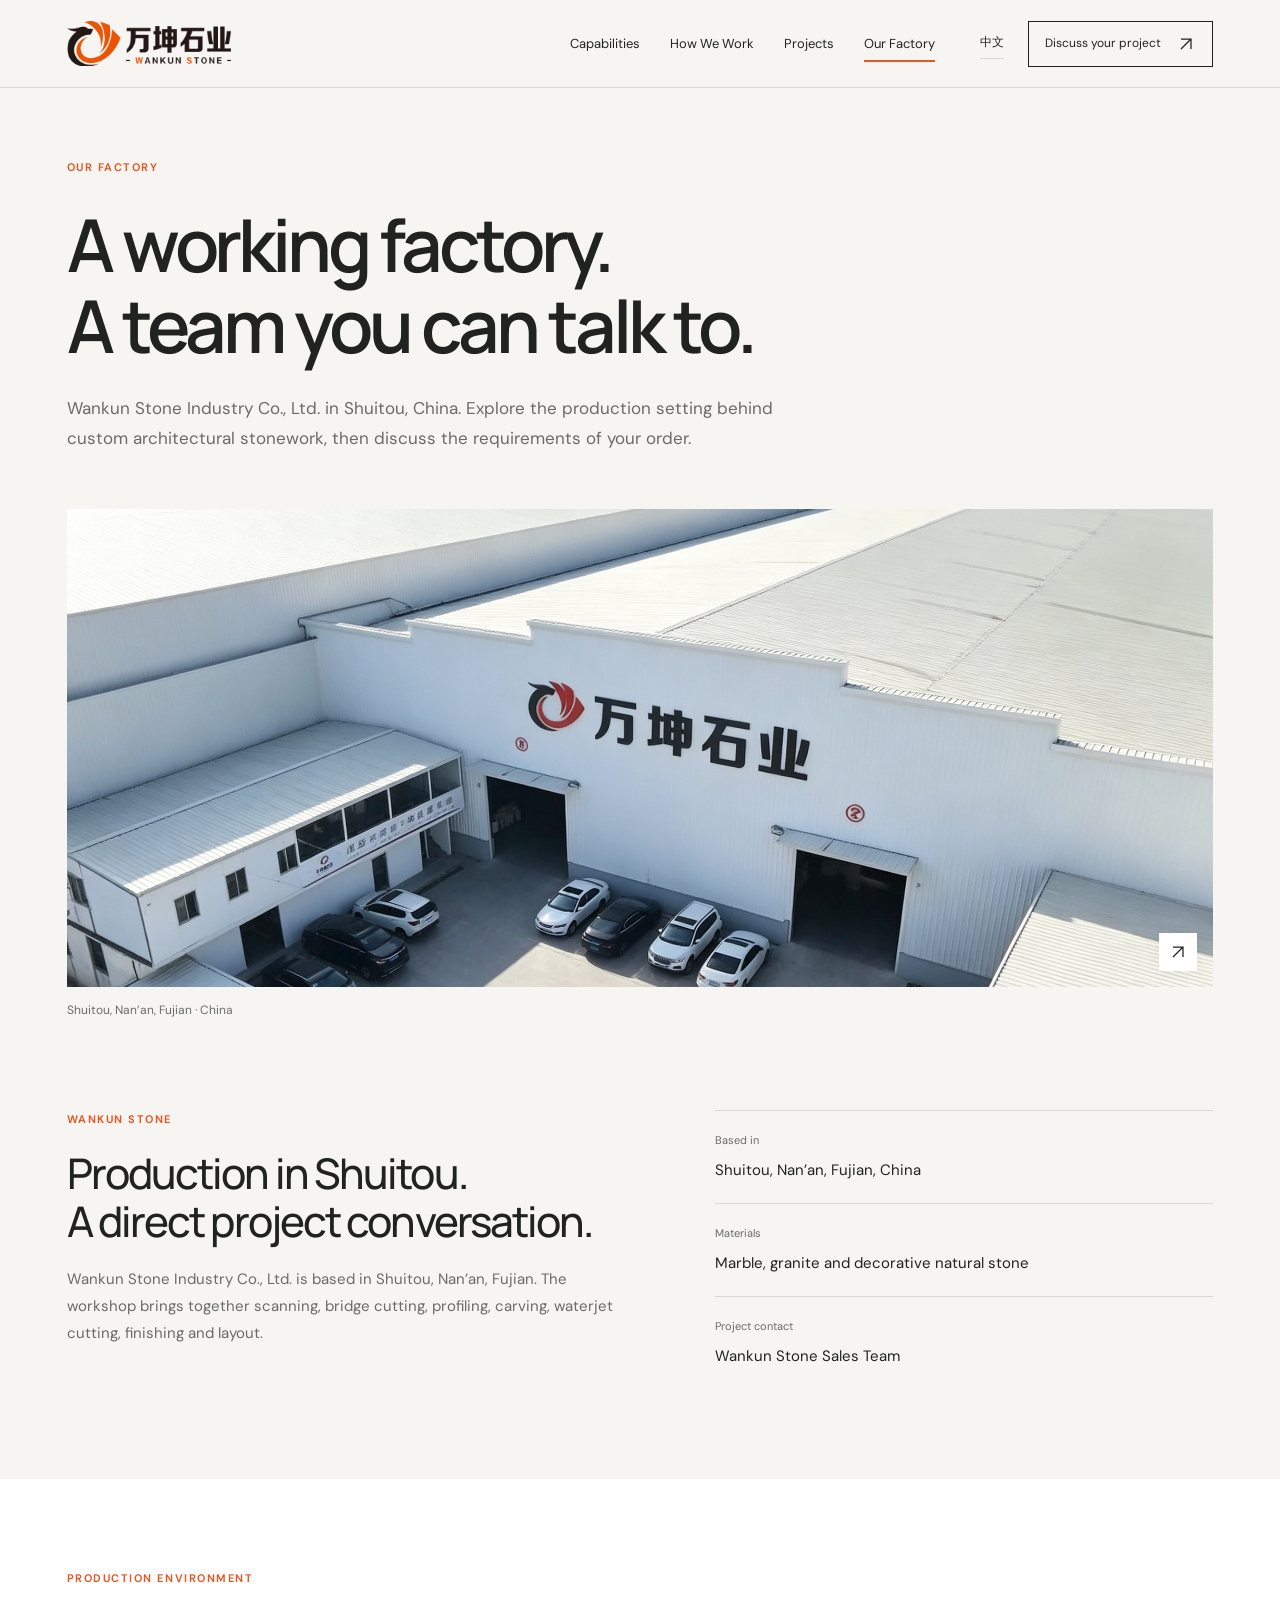
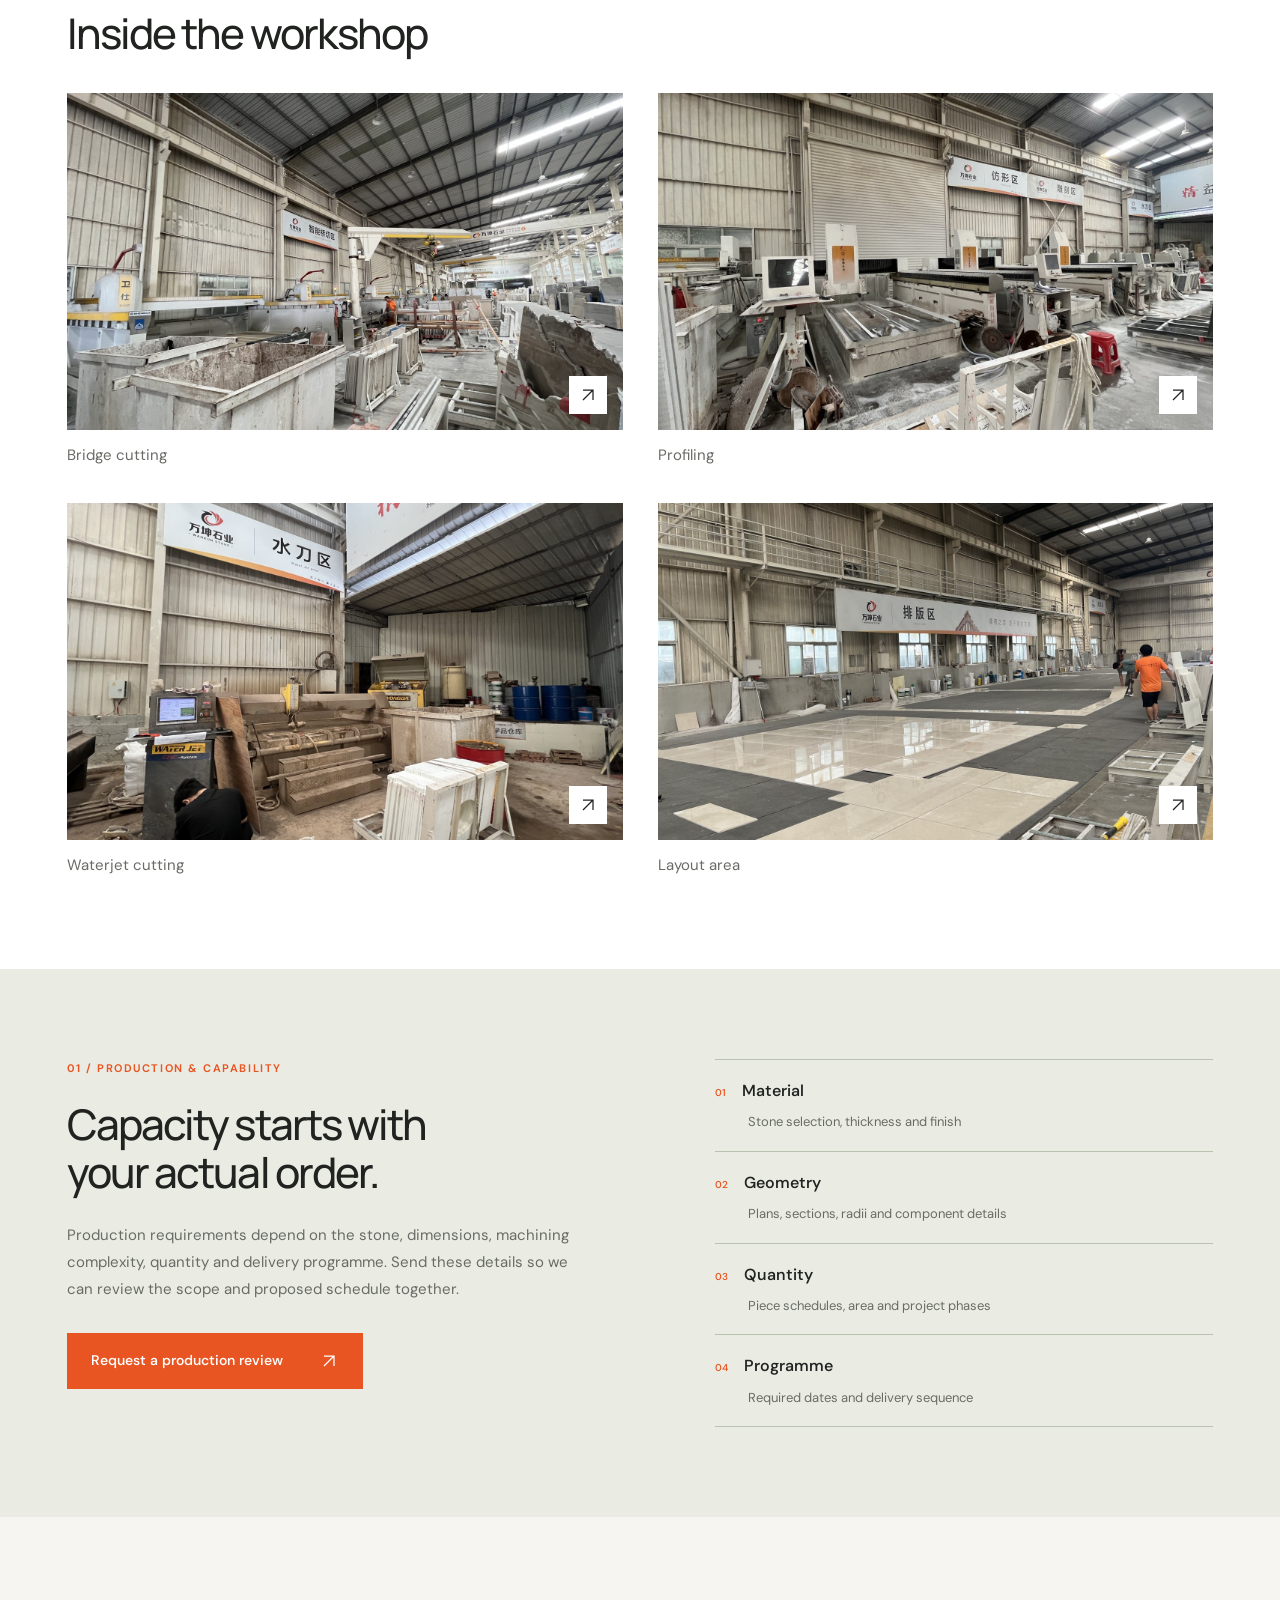
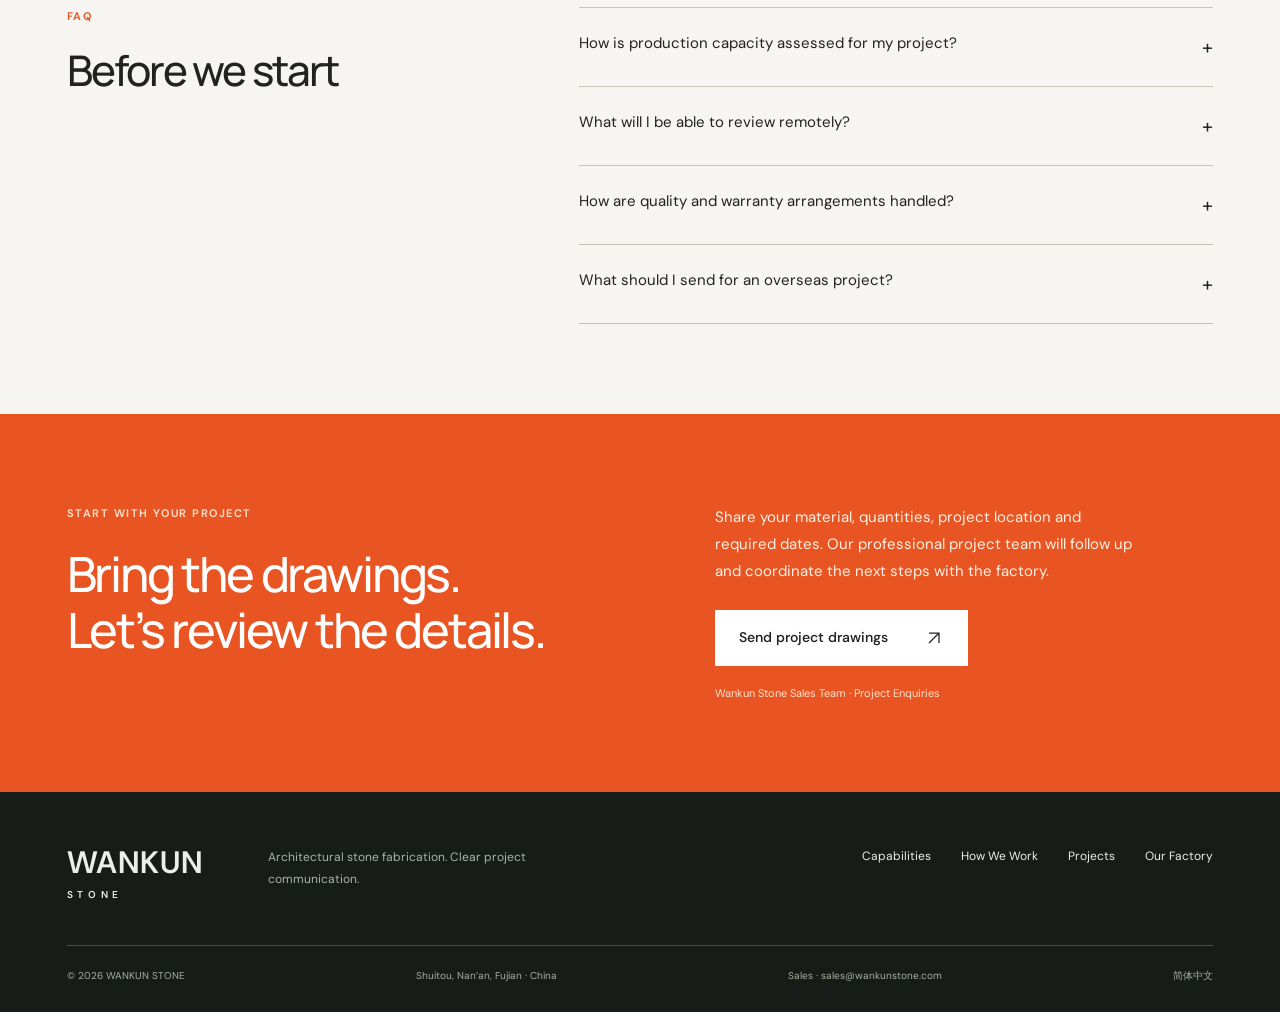
==== commit e6203057: "Reposition structured data, llms.txt and About FAQ as worldwide export (SG/MY only as inclusive exam" ====
--- a/about/index.html
+++ b/about/index.html
@@ -1,5 +1,5 @@
-<!doctype html><html lang="en"><head><meta charset="utf-8"/><meta name="viewport" content="width=device-width,initial-scale=1"/><title>Our Stone Factory in Shuitou, China — Direct Export to Singapore & Malaysia | WANKUN STONE</title><meta name="description" content="Meet Wankun Stone Industry Co., Ltd. in Shuitou, Fujian. Direct factory stone processing for commercial, residential, wholesale, and architectural projects across Malaysia and Singapore."/><link rel="canonical" href="https://wankunstone.com/about/"/><link rel="alternate" hreflang="en" href="https://wankunstone.com/about/"/><link rel="alternate" hreflang="zh-Hans" href="https://wankunstone.com/zh/about/"/><meta property="og:type" content="website"/><meta property="og:site_name" content="WANKUN STONE"/><meta property="og:title" content="Our Stone Factory in Shuitou, China — Direct Export to Singapore & Malaysia | WANKUN STONE"/><meta property="og:description" content="Meet Wankun Stone Industry Co., Ltd. in Shuitou, Fujian. Direct factory stone processing for commercial, residential, wholesale, and architectural projects across Malaysia and Singapore."/><meta property="og:url" content="https://wankunstone.com/about/"/><meta property="og:image" content="https://wankunstone.com/assets/v2/production-floor.jpg"/><link rel="icon" href="/favicon.svg"/><link rel="stylesheet" href="/assets/index-TnXYKel-.css"/><script id="wankun-schema-jsonld" type="application/ld+json">{"@context":"https://schema.org","@graph":[{"@type":["Organization","ManufacturingBusiness"],"@id":"https://wankunstone.com/#organization","name":"WANKUN STONE (Wankun Stone Industry Co., Ltd. / 万坤石业)","url":"https://wankunstone.com/","logo":"https://wankunstone.com/assets/brand-logo.png","image":"https://wankunstone.com/assets/v2/factory-aerial.jpg","description":"Direct architectural and commercial stone fabrication factory in Shuitou, China. Supplying cut-to-size stone, slabs, CNC curved profiles, waterjet stonework, and factory dry-lay verified stone packages for importers, wholesalers, stone contractors, and construction projects in Singapore and Malaysia.","address":{"@type":"PostalAddress","addressLocality":"Shuitou, Nan'an, Quanzhou","addressRegion":"Fujian","addressCountry":"CN"},"areaServed":[{"@type":"Country","name":"Singapore"},{"@type":"Country","name":"Malaysia"},{"@type":"Country","name":"China"}],"contactPoint":{"@type":"ContactPoint","contactType":"sales and project coordination","name":"Wankun Stone Sales Team","email":"sales@wankunstone.com","availableLanguage":["English","Chinese"]}},{"@type":"Service","@id":"https://wankunstone.com/#service","name":"Custom & Commercial Stone Fabrication for Singapore & Malaysia","provider":{"@id":"https://wankunstone.com/#organization"},"areaServed":["Singapore","Malaysia"],"serviceType":["Cut-to-Size Architectural Stone Supply","Wholesale Marble & Granite Fabrication","CNC Curved & Profiled Stone Machining","Waterjet Stone Medallions & Inlays","Digital Slab Scanning & Pre-Shipment Factory Dry-Lay"]},{"@type":"FAQPage","@id":"https://wankunstone.com/#faq","mainEntity":[{"@type":"Question","name":"What types of stone buyers and projects in Singapore and Malaysia does Wankun Stone supply?","acceptedAnswer":{"@type":"Answer","text":"Wankun Stone supplies all categories of stone fabrication buyers in Singapore and Malaysia, including stone importers and wholesalers, stone sub-contractors, main construction contractors, interior fit-out teams, and developers across commercial buildings, offices, residential projects, retail malls, public works, and hospitality projects."}},{"@type":"Question","name":"How can overseas buyers verify stone quality before shipment from Shuitou, China?","acceptedAnswer":{"@type":"Answer","text":"Every order includes drawing and scope confirmation, slab scanning and layout review before cutting, full-scale factory dry-lay inspection photos, and piece-by-piece numbered crate labelling before dispatch."}}]}]}</script></head><body><div id="root" data-language="en" data-section="about"><link rel="preload" as="image" href="/assets/brand-logo.png"/><a href="#main" class="skip-link">Skip to content</a><header class="site-header"><a class="brand" href="/" aria-label="WANKUN STONE"><img src="/assets/brand-logo.png" width="164" height="45" alt="WANKUN STONE 万坤石业"/></a><nav id="main-navigation" class="main-nav" aria-label="Main navigation"><a href="/capabilities">Capabilities</a><a href="/how-we-work">How We Work</a><a href="/projects">Projects</a><a href="/about" aria-current="page">Our Factory</a><a class="mobile-contact" href="/contact">Discuss your project</a></nav><div class="header-actions"><a class="language-switch" href="/zh/about" lang="zh-Hans" aria-label="切换至简体中文">中文</a><a class="header-cta" href="/contact">Discuss your project<svg width="20" height="20" viewBox="0 0 24 24" fill="none" stroke="currentColor" stroke-width="1.5" aria-hidden="true"><path d="M6 18 18 6M6 6h12v12"></path></svg></a><button class="menu-toggle" aria-label="Open navigation" aria-expanded="false" aria-controls="main-navigation"><span></span><span></span></button></div></header><main id="main"><section class="page-intro section "><span class="eyebrow">Our Factory</span><h1>A working factory.
+<!doctype html><html lang="en"><head><meta charset="utf-8"/><meta name="viewport" content="width=device-width,initial-scale=1"/><title>Our Stone Factory in Shuitou, China — Direct Export | WANKUN STONE</title><meta name="description" content="Meet Wankun Stone Industry Co., Ltd. in Shuitou, Fujian. Direct factory stone processing for commercial, residential, wholesale, and architectural projects."/><link rel="canonical" href="https://wankunstone.com/about/"/><link rel="alternate" hreflang="en" href="https://wankunstone.com/about/"/><link rel="alternate" hreflang="zh-Hans" href="https://wankunstone.com/zh/about/"/><meta property="og:type" content="website"/><meta property="og:site_name" content="WANKUN STONE"/><meta property="og:title" content="Our Stone Factory in Shuitou, China — Direct Export | WANKUN STONE"/><meta property="og:description" content="Meet Wankun Stone Industry Co., Ltd. in Shuitou, Fujian. Direct factory stone processing for commercial, residential, wholesale, and architectural projects."/><meta property="og:url" content="https://wankunstone.com/about/"/><meta property="og:image" content="https://wankunstone.com/assets/v2/production-floor.jpg"/><link rel="icon" href="/favicon.svg"/><link rel="stylesheet" href="/assets/index-TnXYKel-.css"/><script id="wankun-schema-jsonld" type="application/ld+json">{"@context":"https://schema.org","@graph":[{"@type":["Organization","ManufacturingBusiness"],"@id":"https://wankunstone.com/#organization","name":"WANKUN STONE (Wankun Stone Industry Co., Ltd. / 万坤石业)","url":"https://wankunstone.com/","logo":"https://wankunstone.com/assets/brand-logo.png","image":"https://wankunstone.com/assets/v2/factory-aerial.jpg","description":"Direct architectural and commercial stone fabrication factory in Shuitou, China. Supplying cut-to-size stone, slabs, CNC curved profiles, waterjet stonework, and factory dry-lay verified stone packages for importers, wholesalers, stone contractors, and construction projects worldwide.","address":{"@type":"PostalAddress","addressLocality":"Shuitou, Nan'an, Quanzhou","addressRegion":"Fujian","addressCountry":"CN"},"areaServed":[{"@type":"Place","name":"Worldwide"},{"@type":"Country","name":"Singapore"},{"@type":"Country","name":"Malaysia"},{"@type":"Country","name":"Vietnam"},{"@type":"Country","name":"China"}],"contactPoint":{"@type":"ContactPoint","contactType":"sales and project coordination","name":"Wankun Stone Sales Team","email":"sales@wankunstone.com","availableLanguage":["English","Chinese"]}},{"@type":"Service","@id":"https://wankunstone.com/#service","name":"Custom & Commercial Stone Fabrication for Overseas Projects","provider":{"@id":"https://wankunstone.com/#organization"},"areaServed":["Worldwide","Singapore","Malaysia","Vietnam"],"serviceType":["Cut-to-Size Architectural Stone Supply","Wholesale Marble & Granite Fabrication","CNC Curved & Profiled Stone Machining","Waterjet Stone Medallions & Inlays","Digital Slab Scanning & Pre-Shipment Factory Dry-Lay"]},{"@type":"FAQPage","@id":"https://wankunstone.com/#faq","mainEntity":[{"@type":"Question","name":"What types of stone buyers and overseas projects does Wankun Stone supply?","acceptedAnswer":{"@type":"Answer","text":"Wankun Stone supplies all categories of stone fabrication buyers worldwide, including stone importers and wholesalers, stone sub-contractors, main construction contractors, interior fit-out teams, and developers across commercial buildings, offices, residential projects, retail malls, public works, and hospitality projects."}},{"@type":"Question","name":"How can overseas buyers verify stone quality before shipment from Shuitou, China?","acceptedAnswer":{"@type":"Answer","text":"Every order includes drawing and scope confirmation, slab scanning and layout review before cutting, full-scale factory dry-lay inspection photos, and piece-by-piece numbered crate labelling before dispatch."}}]}]}</script></head><body><div id="root" data-language="en" data-section="about"><link rel="preload" as="image" href="/assets/brand-logo.png"/><a href="#main" class="skip-link">Skip to content</a><header class="site-header"><a class="brand" href="/" aria-label="WANKUN STONE"><img src="/assets/brand-logo.png" width="164" height="45" alt="WANKUN STONE 万坤石业"/></a><nav id="main-navigation" class="main-nav" aria-label="Main navigation"><a href="/capabilities">Capabilities</a><a href="/how-we-work">How We Work</a><a href="/projects">Projects</a><a href="/about" aria-current="page">Our Factory</a><a class="mobile-contact" href="/contact">Discuss your project</a></nav><div class="header-actions"><a class="language-switch" href="/zh/about" lang="zh-Hans" aria-label="切换至简体中文">中文</a><a class="header-cta" href="/contact">Discuss your project<svg width="20" height="20" viewBox="0 0 24 24" fill="none" stroke="currentColor" stroke-width="1.5" aria-hidden="true"><path d="M6 18 18 6M6 6h12v12"></path></svg></a><button class="menu-toggle" aria-label="Open navigation" aria-expanded="false" aria-controls="main-navigation"><span></span><span></span></button></div></header><main id="main"><section class="page-intro section "><span class="eyebrow">Our Factory</span><h1>A working factory.
 A team you can talk to.</h1><p>Wankun Stone Industry Co., Ltd. in Shuitou, China. Explore the production setting behind custom architectural stonework, then discuss the requirements of your order.</p></section><figure class="factory-panorama"><button class="photo-button " aria-label="View image: Shuitou, Nan’an, Fujian · China"><img src="/assets/v2/factory-aerial.jpg" alt="Shuitou, Nan’an, Fujian · China" loading="lazy"/><span class="image-expand"><svg width="20" height="20" viewBox="0 0 24 24" fill="none" stroke="currentColor" stroke-width="1.5" aria-hidden="true"><path d="M6 18 18 6M6 6h12v12"></path></svg></span></button><figcaption>Shuitou, Nan’an, Fujian · China</figcaption></figure><section class="factory-facts section"><div><span class="eyebrow">WANKUN STONE</span><h2>Production in Shuitou.
 A direct project conversation.</h2><p>Wankun Stone Industry Co., Ltd. is based in Shuitou, Nan’an, Fujian. The workshop brings together scanning, bridge cutting, profiling, carving, waterjet cutting, finishing and layout.</p></div><dl><div><dt>Based in</dt><dd>Shuitou, Nan’an, Fujian, China</dd></div><div><dt>Materials</dt><dd>Marble, granite and decorative natural stone</dd></div><div><dt>Project contact</dt><dd>Wankun Stone Sales Team</dd></div></dl></section><section class="production-section section"><div class="section-heading"><span class="eyebrow">PRODUCTION ENVIRONMENT</span><h2>Inside the workshop</h2></div><div class="production-grid"><figure><button class="photo-button " aria-label="View image: Bridge cutting"><img src="/assets/capability-cnc.jpg" alt="Bridge cutting" loading="lazy"/><span class="image-expand"><svg width="20" height="20" viewBox="0 0 24 24" fill="none" stroke="currentColor" stroke-width="1.5" aria-hidden="true"><path d="M6 18 18 6M6 6h12v12"></path></svg></span></button><figcaption>Bridge cutting</figcaption></figure><figure><button class="photo-button " aria-label="View image: Profiling"><img src="/assets/capability-profiling.jpg" alt="Profiling" loading="lazy"/><span class="image-expand"><svg width="20" height="20" viewBox="0 0 24 24" fill="none" stroke="currentColor" stroke-width="1.5" aria-hidden="true"><path d="M6 18 18 6M6 6h12v12"></path></svg></span></button><figcaption>Profiling</figcaption></figure><figure><button class="photo-button " aria-label="View image: Waterjet cutting"><img src="/assets/capability-waterjet.jpg" alt="Waterjet cutting" loading="lazy"/><span class="image-expand"><svg width="20" height="20" viewBox="0 0 24 24" fill="none" stroke="currentColor" stroke-width="1.5" aria-hidden="true"><path d="M6 18 18 6M6 6h12v12"></path></svg></span></button><figcaption>Waterjet cutting</figcaption></figure><figure><button class="photo-button " aria-label="View image: Layout area"><img src="/assets/capability-layout-workshop.jpg" alt="Layout area" loading="lazy"/><span class="image-expand"><svg width="20" height="20" viewBox="0 0 24 24" fill="none" stroke="currentColor" stroke-width="1.5" aria-hidden="true"><path d="M6 18 18 6M6 6h12v12"></path></svg></span></button><figcaption>Layout area</figcaption></figure></div></section><section class="capacity-brief section"><div><span class="eyebrow">01 / PRODUCTION &amp; CAPABILITY</span><h2>Capacity starts with
-your actual order.</h2><p>Production requirements depend on the stone, dimensions, machining complexity, quantity and delivery programme. Send these details so we can review the scope and proposed schedule together.</p><a class="button " href="/contact">Request a production review<svg width="20" height="20" viewBox="0 0 24 24" fill="none" stroke="currentColor" stroke-width="1.5" aria-hidden="true"><path d="M6 18 18 6M6 6h12v12"></path></svg></a></div><dl><div><dt><span>0<!-- -->1</span>Material</dt><dd>Stone selection, thickness and finish</dd></div><div><dt><span>0<!-- -->2</span>Geometry</dt><dd>Plans, sections, radii and component details</dd></div><div><dt><span>0<!-- -->3</span>Quantity</dt><dd>Piece schedules, area and project phases</dd></div><div><dt><span>0<!-- -->4</span>Programme</dt><dd>Required dates and delivery sequence</dd></div></dl></section><section class="faq-section section"><div><span class="eyebrow">FAQ</span><h2>Before we start</h2></div><div><details><summary>How is production capacity assessed for my project?<span>+</span></summary><p>Share the drawings, material, quantities and required dates. The factory reviews the fabrication requirements and production plan for that specific order.</p></details><details><summary>What will I be able to review remotely?<span>+</span></summary><p>Project information includes relevant drawings, material and layout views, progress updates, dry-lay images and inspection details. The sharing method and checkpoints are agreed for your project.</p></details><details><summary>How are quality and warranty arrangements handled?<span>+</span></summary><p>Inspection criteria, acceptance requirements, responsibilities and applicable warranty terms are confirmed for each order. Our project team coordinates quality questions and factory follow-up.</p></details><details><summary>What should I send for a project in Singapore or Malaysia?<span>+</span></summary><p>Send your drawings or piece schedule, project location, material, approximate quantity and required dates. Add any packaging, labelling or technical requirements you already have.</p></details></div></section><section class="project-cta section"><div><span class="eyebrow">START WITH YOUR PROJECT</span><h2>Bring the drawings.
+your actual order.</h2><p>Production requirements depend on the stone, dimensions, machining complexity, quantity and delivery programme. Send these details so we can review the scope and proposed schedule together.</p><a class="button " href="/contact">Request a production review<svg width="20" height="20" viewBox="0 0 24 24" fill="none" stroke="currentColor" stroke-width="1.5" aria-hidden="true"><path d="M6 18 18 6M6 6h12v12"></path></svg></a></div><dl><div><dt><span>0<!-- -->1</span>Material</dt><dd>Stone selection, thickness and finish</dd></div><div><dt><span>0<!-- -->2</span>Geometry</dt><dd>Plans, sections, radii and component details</dd></div><div><dt><span>0<!-- -->3</span>Quantity</dt><dd>Piece schedules, area and project phases</dd></div><div><dt><span>0<!-- -->4</span>Programme</dt><dd>Required dates and delivery sequence</dd></div></dl></section><section class="faq-section section"><div><span class="eyebrow">FAQ</span><h2>Before we start</h2></div><div><details><summary>How is production capacity assessed for my project?<span>+</span></summary><p>Share the drawings, material, quantities and required dates. The factory reviews the fabrication requirements and production plan for that specific order.</p></details><details><summary>What will I be able to review remotely?<span>+</span></summary><p>Project information includes relevant drawings, material and layout views, progress updates, dry-lay images and inspection details. The sharing method and checkpoints are agreed for your project.</p></details><details><summary>How are quality and warranty arrangements handled?<span>+</span></summary><p>Inspection criteria, acceptance requirements, responsibilities and applicable warranty terms are confirmed for each order. Our project team coordinates quality questions and factory follow-up.</p></details><details><summary>What should I send for an overseas project?<span>+</span></summary><p>Send your drawings or piece schedule, project location, material, approximate quantity and required dates. Add any packaging, labelling or technical requirements you already have.</p></details></div></section><section class="project-cta section"><div><span class="eyebrow">START WITH YOUR PROJECT</span><h2>Bring the drawings.
 Let’s review the details.</h2></div><div><p>Share your material, quantities, project location and required dates. Our professional project team will follow up and coordinate the next steps with the factory.</p><a class="button button-light" href="/contact">Send project drawings<svg width="20" height="20" viewBox="0 0 24 24" fill="none" stroke="currentColor" stroke-width="1.5" aria-hidden="true"><path d="M6 18 18 6M6 6h12v12"></path></svg></a><span class="contact-byline">Wankun Stone Sales Team<!-- --> · <!-- -->Project Enquiries</span></div></section></main><footer class="site-footer"><div class="footer-top"><a href="/" class="footer-wordmark">WANKUN<span>STONE</span></a><p>Architectural stone fabrication. Clear project communication.</p><div><a href="/capabilities">Capabilities</a><a href="/how-we-work">How We Work</a><a href="/projects">Projects</a><a href="/about">Our Factory</a></div></div><div class="footer-bottom"><span>© <!-- -->2026<!-- --> WANKUN STONE</span><span>Shuitou, Nan’an, Fujian · China</span><a class="contact-email" href="mailto:sales@wankunstone.com">Sales · sales@wankunstone.com</a><a href="/zh/about">简体中文</a></div></footer><dialog class="lightbox" aria-label="View image"><button class="lightbox-close" aria-label="Close">×</button></dialog></div><script type="module" src="/assets/index-BSUxLQIM.js"></script></body></html>
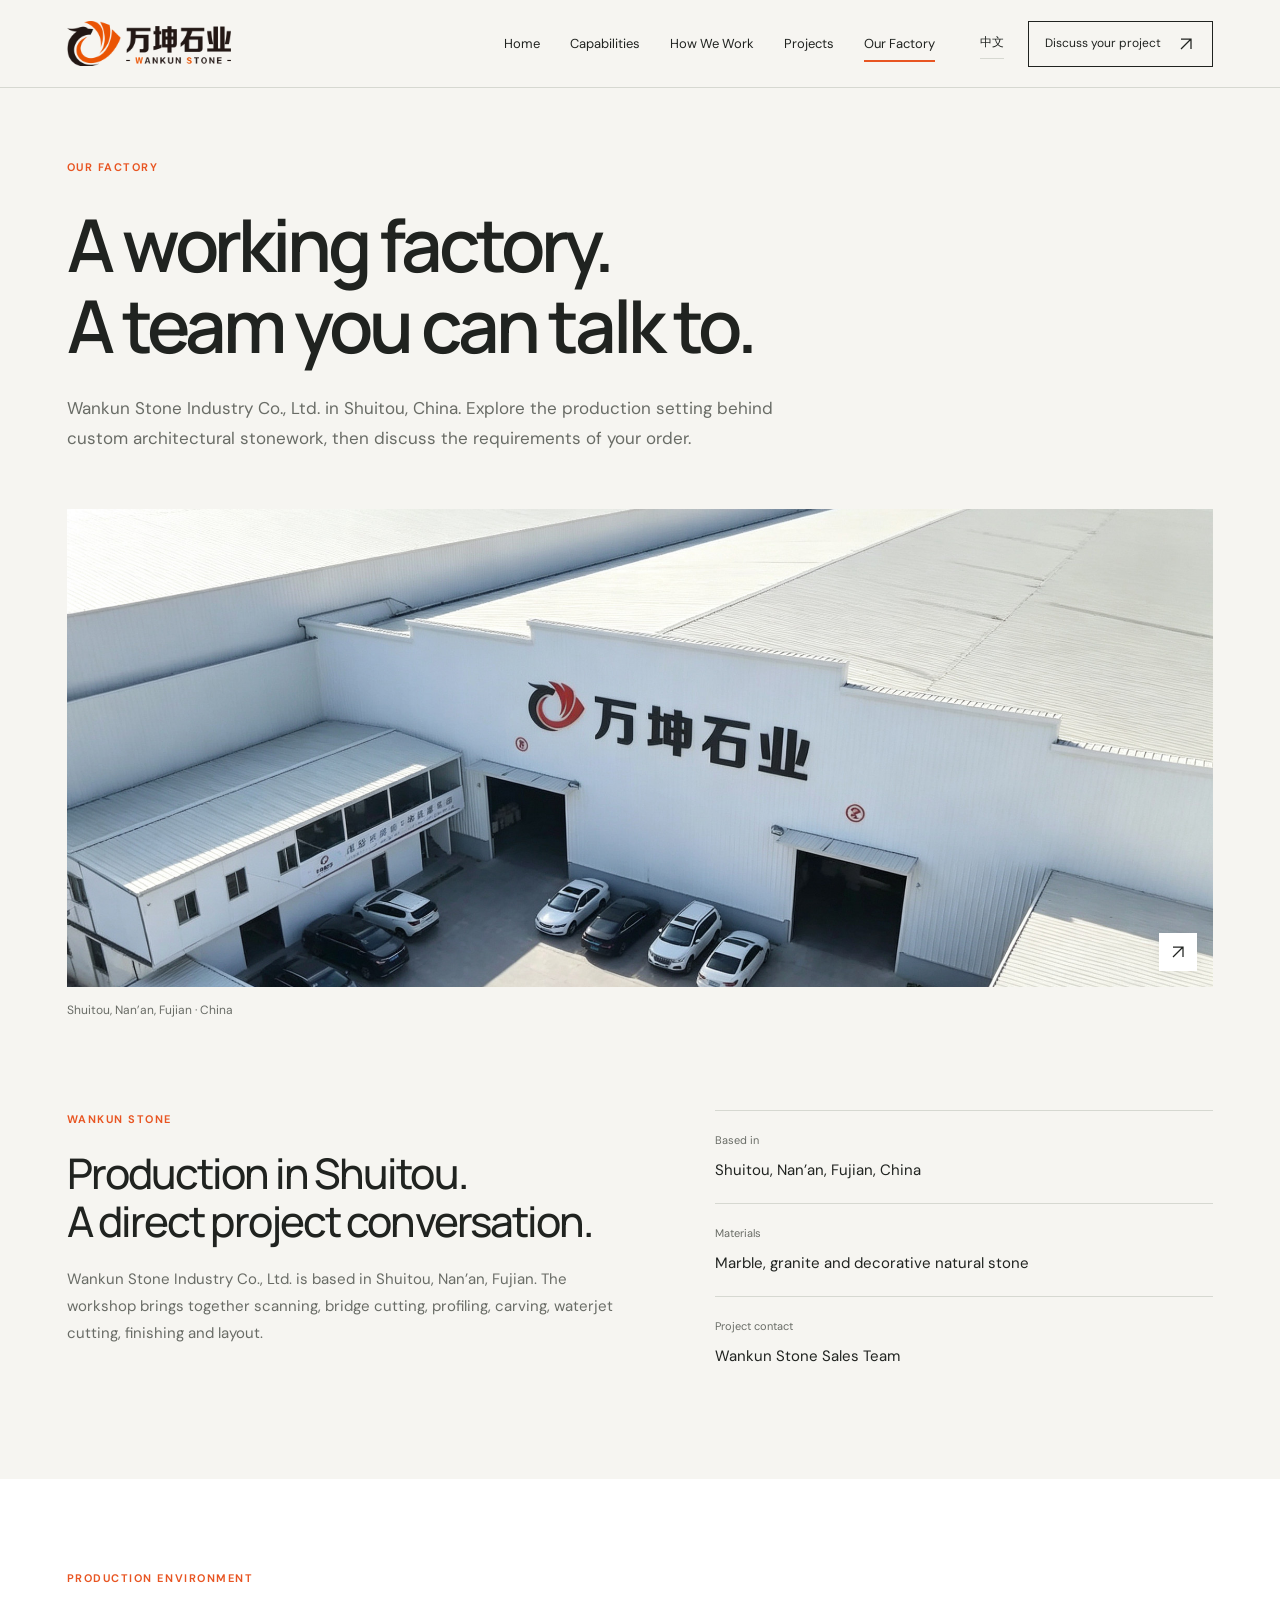
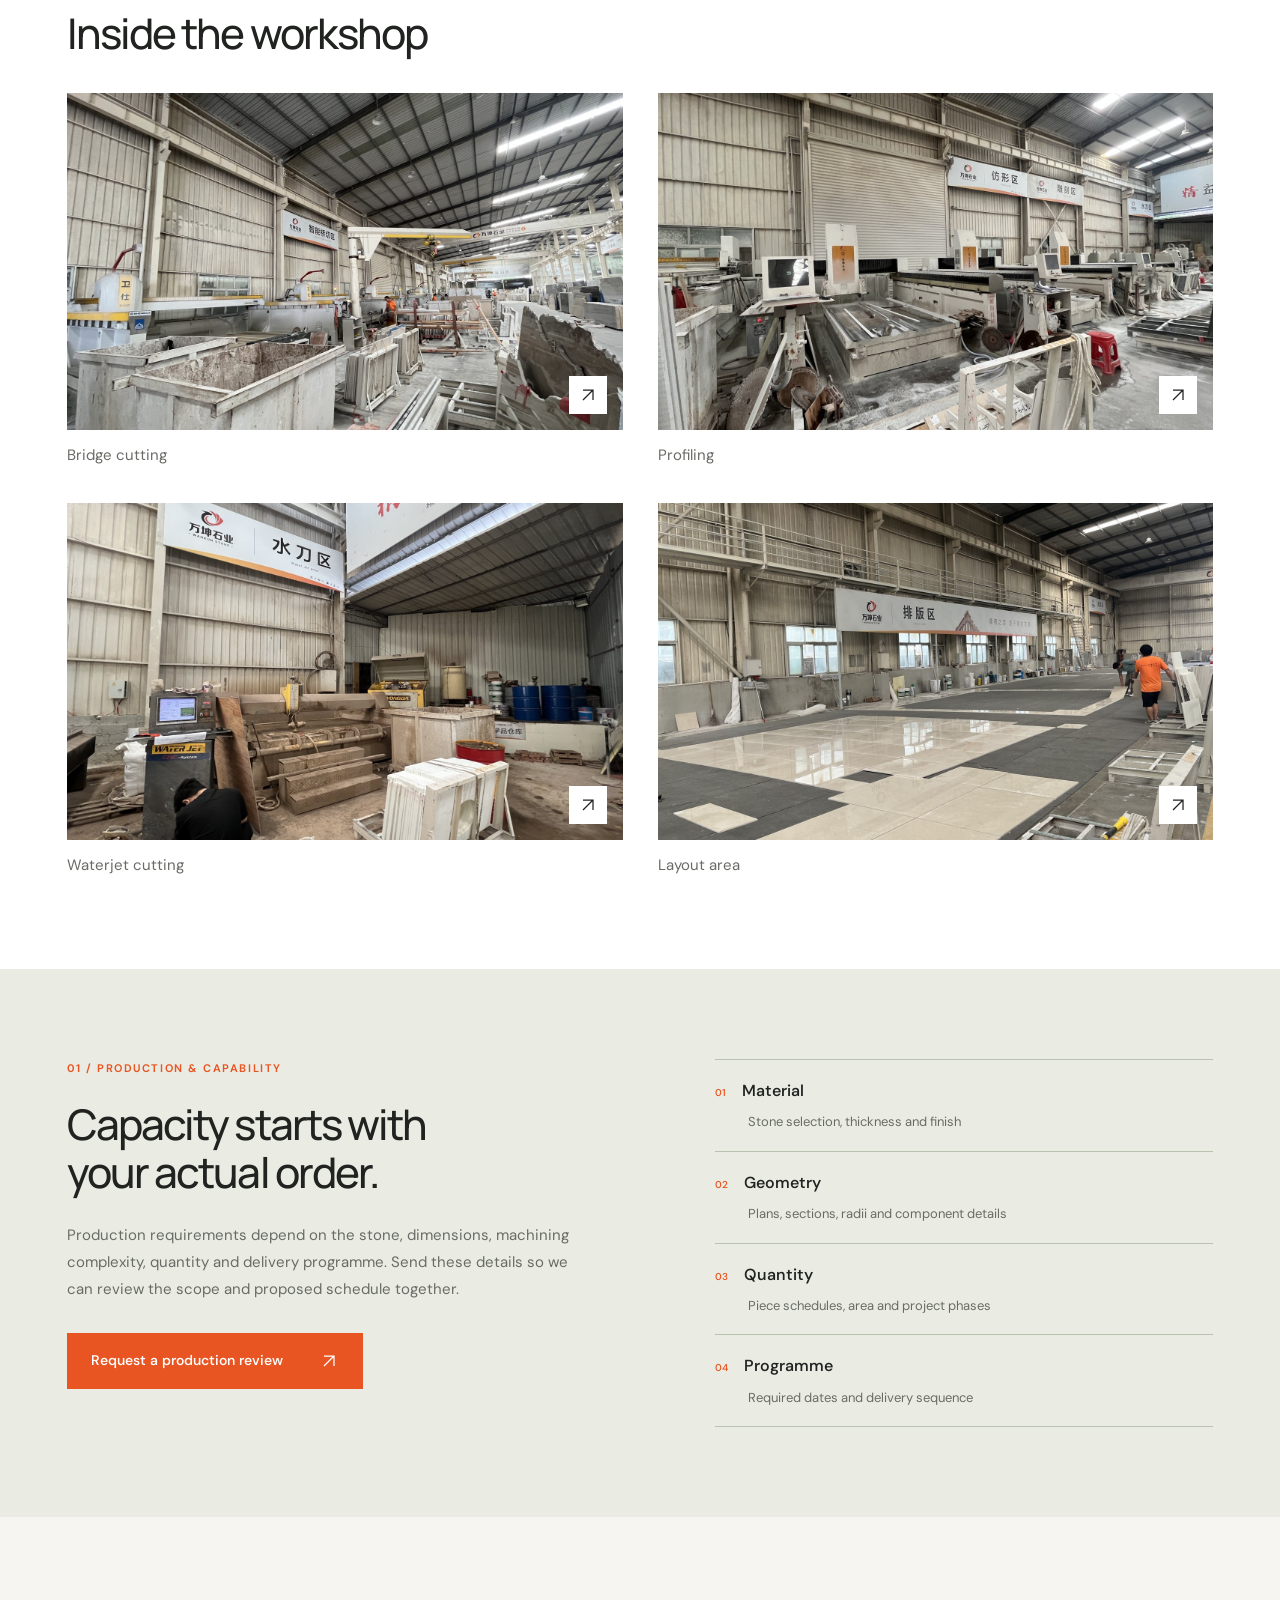
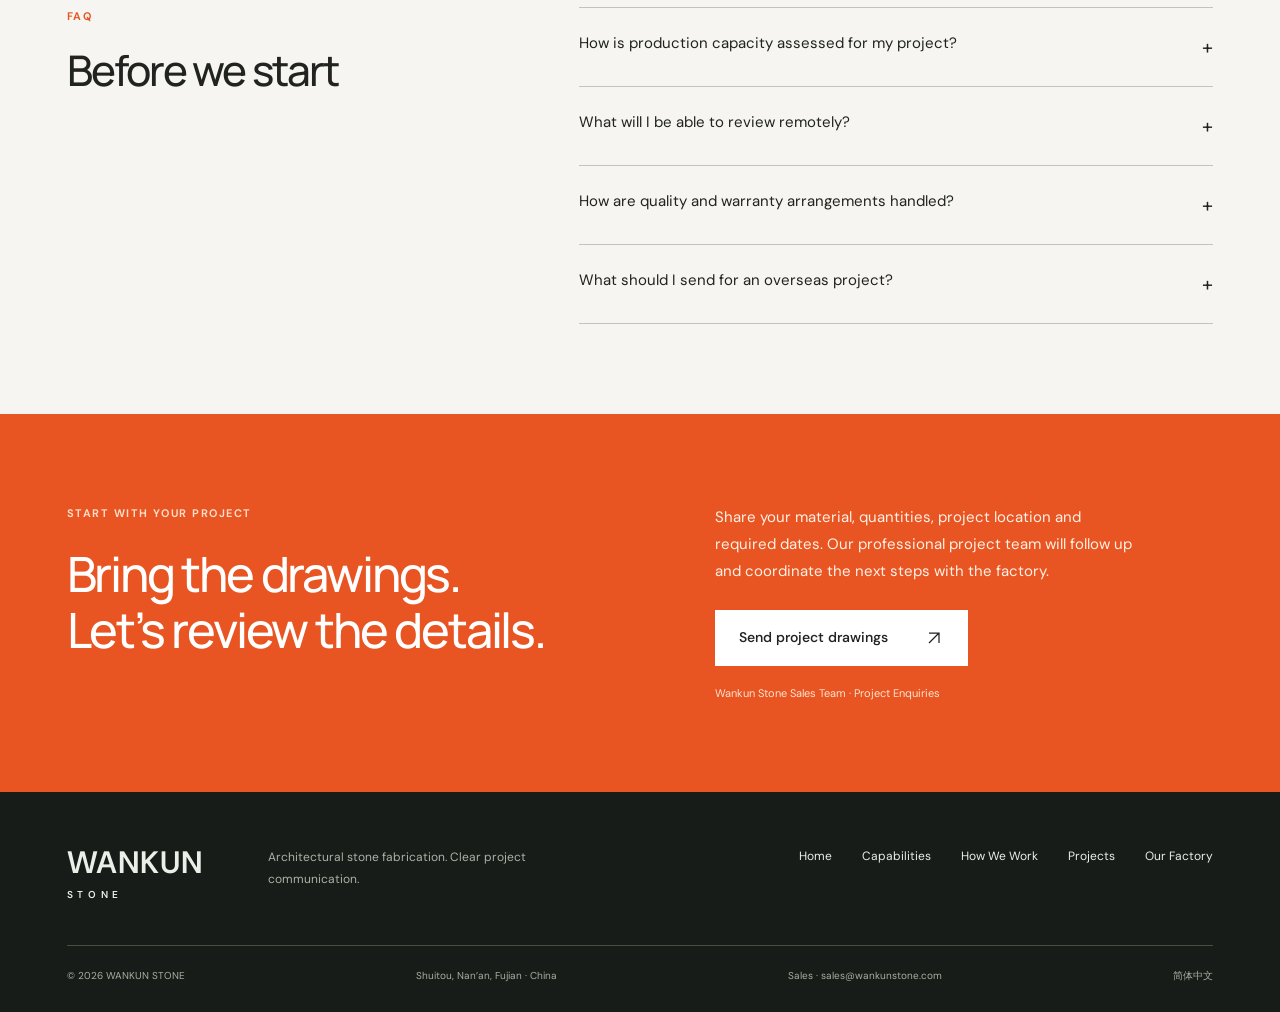
==== commit 533fa020: "Refresh homepage Project Work photos and add explicit Home navigation" ====
--- a/about/index.html
+++ b/about/index.html
@@ -1,5 +1,5 @@
-<!doctype html><html lang="en"><head><meta charset="utf-8"/><meta name="viewport" content="width=device-width,initial-scale=1"/><title>Our Stone Factory in Shuitou, China — Direct Export | WANKUN STONE</title><meta name="description" content="Meet Wankun Stone Industry Co., Ltd. in Shuitou, Fujian. Direct factory stone processing for commercial, residential, wholesale, and architectural projects."/><link rel="canonical" href="https://wankunstone.com/about/"/><link rel="alternate" hreflang="en" href="https://wankunstone.com/about/"/><link rel="alternate" hreflang="zh-Hans" href="https://wankunstone.com/zh/about/"/><meta property="og:type" content="website"/><meta property="og:site_name" content="WANKUN STONE"/><meta property="og:title" content="Our Stone Factory in Shuitou, China — Direct Export | WANKUN STONE"/><meta property="og:description" content="Meet Wankun Stone Industry Co., Ltd. in Shuitou, Fujian. Direct factory stone processing for commercial, residential, wholesale, and architectural projects."/><meta property="og:url" content="https://wankunstone.com/about/"/><meta property="og:image" content="https://wankunstone.com/assets/v2/production-floor.jpg"/><link rel="icon" href="/favicon.svg"/><link rel="stylesheet" href="/assets/index-TnXYKel-.css"/><script id="wankun-schema-jsonld" type="application/ld+json">{"@context":"https://schema.org","@graph":[{"@type":["Organization","ManufacturingBusiness"],"@id":"https://wankunstone.com/#organization","name":"WANKUN STONE (Wankun Stone Industry Co., Ltd. / 万坤石业)","url":"https://wankunstone.com/","logo":"https://wankunstone.com/assets/brand-logo.png","image":"https://wankunstone.com/assets/v2/factory-aerial.jpg","description":"Direct architectural and commercial stone fabrication factory in Shuitou, China. Supplying cut-to-size stone, slabs, CNC curved profiles, waterjet stonework, and factory dry-lay verified stone packages for importers, wholesalers, stone contractors, and construction projects worldwide.","address":{"@type":"PostalAddress","addressLocality":"Shuitou, Nan'an, Quanzhou","addressRegion":"Fujian","addressCountry":"CN"},"areaServed":[{"@type":"Place","name":"Worldwide"},{"@type":"Country","name":"Singapore"},{"@type":"Country","name":"Malaysia"},{"@type":"Country","name":"Vietnam"},{"@type":"Country","name":"China"}],"contactPoint":{"@type":"ContactPoint","contactType":"sales and project coordination","name":"Wankun Stone Sales Team","email":"sales@wankunstone.com","availableLanguage":["English","Chinese"]}},{"@type":"Service","@id":"https://wankunstone.com/#service","name":"Custom & Commercial Stone Fabrication for Overseas Projects","provider":{"@id":"https://wankunstone.com/#organization"},"areaServed":["Worldwide","Singapore","Malaysia","Vietnam"],"serviceType":["Cut-to-Size Architectural Stone Supply","Wholesale Marble & Granite Fabrication","CNC Curved & Profiled Stone Machining","Waterjet Stone Medallions & Inlays","Digital Slab Scanning & Pre-Shipment Factory Dry-Lay"]},{"@type":"FAQPage","@id":"https://wankunstone.com/#faq","mainEntity":[{"@type":"Question","name":"What types of stone buyers and overseas projects does Wankun Stone supply?","acceptedAnswer":{"@type":"Answer","text":"Wankun Stone supplies all categories of stone fabrication buyers worldwide, including stone importers and wholesalers, stone sub-contractors, main construction contractors, interior fit-out teams, and developers across commercial buildings, offices, residential projects, retail malls, public works, and hospitality projects."}},{"@type":"Question","name":"How can overseas buyers verify stone quality before shipment from Shuitou, China?","acceptedAnswer":{"@type":"Answer","text":"Every order includes drawing and scope confirmation, slab scanning and layout review before cutting, full-scale factory dry-lay inspection photos, and piece-by-piece numbered crate labelling before dispatch."}}]}]}</script></head><body><div id="root" data-language="en" data-section="about"><link rel="preload" as="image" href="/assets/brand-logo.png"/><a href="#main" class="skip-link">Skip to content</a><header class="site-header"><a class="brand" href="/" aria-label="WANKUN STONE"><img src="/assets/brand-logo.png" width="164" height="45" alt="WANKUN STONE 万坤石业"/></a><nav id="main-navigation" class="main-nav" aria-label="Main navigation"><a href="/capabilities">Capabilities</a><a href="/how-we-work">How We Work</a><a href="/projects">Projects</a><a href="/about" aria-current="page">Our Factory</a><a class="mobile-contact" href="/contact">Discuss your project</a></nav><div class="header-actions"><a class="language-switch" href="/zh/about" lang="zh-Hans" aria-label="切换至简体中文">中文</a><a class="header-cta" href="/contact">Discuss your project<svg width="20" height="20" viewBox="0 0 24 24" fill="none" stroke="currentColor" stroke-width="1.5" aria-hidden="true"><path d="M6 18 18 6M6 6h12v12"></path></svg></a><button class="menu-toggle" aria-label="Open navigation" aria-expanded="false" aria-controls="main-navigation"><span></span><span></span></button></div></header><main id="main"><section class="page-intro section "><span class="eyebrow">Our Factory</span><h1>A working factory.
+<!doctype html><html lang="en"><head><meta charset="utf-8"/><meta name="viewport" content="width=device-width,initial-scale=1"/><title>Our Stone Factory in Shuitou, China — Direct Export | WANKUN STONE</title><meta name="description" content="Meet Wankun Stone Industry Co., Ltd. in Shuitou, Fujian. Direct factory stone processing for commercial, residential, wholesale, and architectural projects."/><link rel="canonical" href="https://wankunstone.com/about/"/><link rel="alternate" hreflang="en" href="https://wankunstone.com/about/"/><link rel="alternate" hreflang="zh-Hans" href="https://wankunstone.com/zh/about/"/><meta property="og:type" content="website"/><meta property="og:site_name" content="WANKUN STONE"/><meta property="og:title" content="Our Stone Factory in Shuitou, China — Direct Export | WANKUN STONE"/><meta property="og:description" content="Meet Wankun Stone Industry Co., Ltd. in Shuitou, Fujian. Direct factory stone processing for commercial, residential, wholesale, and architectural projects."/><meta property="og:url" content="https://wankunstone.com/about/"/><meta property="og:image" content="https://wankunstone.com/assets/v2/production-floor.jpg"/><link rel="icon" href="/favicon.svg"/><link rel="stylesheet" href="/assets/index-TnXYKel-.css"/><script id="wankun-schema-jsonld" type="application/ld+json">{"@context":"https://schema.org","@graph":[{"@type":["Organization","ManufacturingBusiness"],"@id":"https://wankunstone.com/#organization","name":"WANKUN STONE (Wankun Stone Industry Co., Ltd. / 万坤石业)","url":"https://wankunstone.com/","logo":"https://wankunstone.com/assets/brand-logo.png","image":"https://wankunstone.com/assets/v2/factory-aerial.jpg","description":"Direct architectural and commercial stone fabrication factory in Shuitou, China. Supplying cut-to-size stone, slabs, CNC curved profiles, waterjet stonework, and factory dry-lay verified stone packages for importers, wholesalers, stone contractors, and construction projects worldwide.","address":{"@type":"PostalAddress","addressLocality":"Shuitou, Nan'an, Quanzhou","addressRegion":"Fujian","addressCountry":"CN"},"areaServed":[{"@type":"Place","name":"Worldwide"},{"@type":"Country","name":"Singapore"},{"@type":"Country","name":"Malaysia"},{"@type":"Country","name":"Vietnam"},{"@type":"Country","name":"China"}],"contactPoint":{"@type":"ContactPoint","contactType":"sales and project coordination","name":"Wankun Stone Sales Team","email":"sales@wankunstone.com","availableLanguage":["English","Chinese"]}},{"@type":"Service","@id":"https://wankunstone.com/#service","name":"Custom & Commercial Stone Fabrication for Overseas Projects","provider":{"@id":"https://wankunstone.com/#organization"},"areaServed":["Worldwide","Singapore","Malaysia","Vietnam"],"serviceType":["Cut-to-Size Architectural Stone Supply","Wholesale Marble & Granite Fabrication","CNC Curved & Profiled Stone Machining","Waterjet Stone Medallions & Inlays","Digital Slab Scanning & Pre-Shipment Factory Dry-Lay"]},{"@type":"FAQPage","@id":"https://wankunstone.com/#faq","mainEntity":[{"@type":"Question","name":"What types of stone buyers and overseas projects does Wankun Stone supply?","acceptedAnswer":{"@type":"Answer","text":"Wankun Stone supplies all categories of stone fabrication buyers worldwide, including stone importers and wholesalers, stone sub-contractors, main construction contractors, interior fit-out teams, and developers across commercial buildings, offices, residential projects, retail malls, public works, and hospitality projects."}},{"@type":"Question","name":"How can overseas buyers verify stone quality before shipment from Shuitou, China?","acceptedAnswer":{"@type":"Answer","text":"Every order includes drawing and scope confirmation, slab scanning and layout review before cutting, full-scale factory dry-lay inspection photos, and piece-by-piece numbered crate labelling before dispatch."}}]}]}</script><link rel="stylesheet" href="/assets/home-feature-navigation-20261116.css"/></head><body><div id="root" data-language="en" data-section="about"><link rel="preload" as="image" href="/assets/brand-logo.png"/><a href="#main" class="skip-link">Skip to content</a><header class="site-header"><a class="brand" href="/" aria-label="WANKUN STONE"><img src="/assets/brand-logo.png" width="164" height="45" alt="WANKUN STONE 万坤石业"/></a><nav id="main-navigation" class="main-nav" aria-label="Main navigation"><a href="/">Home</a><a href="/capabilities">Capabilities</a><a href="/how-we-work">How We Work</a><a href="/projects">Projects</a><a href="/about" aria-current="page">Our Factory</a><a class="mobile-contact" href="/contact">Discuss your project</a></nav><div class="header-actions"><a class="language-switch" href="/zh/about" lang="zh-Hans" aria-label="切换至简体中文">中文</a><a class="header-cta" href="/contact">Discuss your project<svg width="20" height="20" viewBox="0 0 24 24" fill="none" stroke="currentColor" stroke-width="1.5" aria-hidden="true"><path d="M6 18 18 6M6 6h12v12"></path></svg></a><button class="menu-toggle" aria-label="Open navigation" aria-expanded="false" aria-controls="main-navigation"><span></span><span></span></button></div></header><main id="main"><section class="page-intro section "><span class="eyebrow">Our Factory</span><h1>A working factory.
 A team you can talk to.</h1><p>Wankun Stone Industry Co., Ltd. in Shuitou, China. Explore the production setting behind custom architectural stonework, then discuss the requirements of your order.</p></section><figure class="factory-panorama"><button class="photo-button " aria-label="View image: Shuitou, Nan’an, Fujian · China"><img src="/assets/v2/factory-aerial.jpg" alt="Shuitou, Nan’an, Fujian · China" loading="lazy"/><span class="image-expand"><svg width="20" height="20" viewBox="0 0 24 24" fill="none" stroke="currentColor" stroke-width="1.5" aria-hidden="true"><path d="M6 18 18 6M6 6h12v12"></path></svg></span></button><figcaption>Shuitou, Nan’an, Fujian · China</figcaption></figure><section class="factory-facts section"><div><span class="eyebrow">WANKUN STONE</span><h2>Production in Shuitou.
 A direct project conversation.</h2><p>Wankun Stone Industry Co., Ltd. is based in Shuitou, Nan’an, Fujian. The workshop brings together scanning, bridge cutting, profiling, carving, waterjet cutting, finishing and layout.</p></div><dl><div><dt>Based in</dt><dd>Shuitou, Nan’an, Fujian, China</dd></div><div><dt>Materials</dt><dd>Marble, granite and decorative natural stone</dd></div><div><dt>Project contact</dt><dd>Wankun Stone Sales Team</dd></div></dl></section><section class="production-section section"><div class="section-heading"><span class="eyebrow">PRODUCTION ENVIRONMENT</span><h2>Inside the workshop</h2></div><div class="production-grid"><figure><button class="photo-button " aria-label="View image: Bridge cutting"><img src="/assets/capability-cnc.jpg" alt="Bridge cutting" loading="lazy"/><span class="image-expand"><svg width="20" height="20" viewBox="0 0 24 24" fill="none" stroke="currentColor" stroke-width="1.5" aria-hidden="true"><path d="M6 18 18 6M6 6h12v12"></path></svg></span></button><figcaption>Bridge cutting</figcaption></figure><figure><button class="photo-button " aria-label="View image: Profiling"><img src="/assets/capability-profiling.jpg" alt="Profiling" loading="lazy"/><span class="image-expand"><svg width="20" height="20" viewBox="0 0 24 24" fill="none" stroke="currentColor" stroke-width="1.5" aria-hidden="true"><path d="M6 18 18 6M6 6h12v12"></path></svg></span></button><figcaption>Profiling</figcaption></figure><figure><button class="photo-button " aria-label="View image: Waterjet cutting"><img src="/assets/capability-waterjet.jpg" alt="Waterjet cutting" loading="lazy"/><span class="image-expand"><svg width="20" height="20" viewBox="0 0 24 24" fill="none" stroke="currentColor" stroke-width="1.5" aria-hidden="true"><path d="M6 18 18 6M6 6h12v12"></path></svg></span></button><figcaption>Waterjet cutting</figcaption></figure><figure><button class="photo-button " aria-label="View image: Layout area"><img src="/assets/capability-layout-workshop.jpg" alt="Layout area" loading="lazy"/><span class="image-expand"><svg width="20" height="20" viewBox="0 0 24 24" fill="none" stroke="currentColor" stroke-width="1.5" aria-hidden="true"><path d="M6 18 18 6M6 6h12v12"></path></svg></span></button><figcaption>Layout area</figcaption></figure></div></section><section class="capacity-brief section"><div><span class="eyebrow">01 / PRODUCTION &amp; CAPABILITY</span><h2>Capacity starts with
 your actual order.</h2><p>Production requirements depend on the stone, dimensions, machining complexity, quantity and delivery programme. Send these details so we can review the scope and proposed schedule together.</p><a class="button " href="/contact">Request a production review<svg width="20" height="20" viewBox="0 0 24 24" fill="none" stroke="currentColor" stroke-width="1.5" aria-hidden="true"><path d="M6 18 18 6M6 6h12v12"></path></svg></a></div><dl><div><dt><span>0<!-- -->1</span>Material</dt><dd>Stone selection, thickness and finish</dd></div><div><dt><span>0<!-- -->2</span>Geometry</dt><dd>Plans, sections, radii and component details</dd></div><div><dt><span>0<!-- -->3</span>Quantity</dt><dd>Piece schedules, area and project phases</dd></div><div><dt><span>0<!-- -->4</span>Programme</dt><dd>Required dates and delivery sequence</dd></div></dl></section><section class="faq-section section"><div><span class="eyebrow">FAQ</span><h2>Before we start</h2></div><div><details><summary>How is production capacity assessed for my project?<span>+</span></summary><p>Share the drawings, material, quantities and required dates. The factory reviews the fabrication requirements and production plan for that specific order.</p></details><details><summary>What will I be able to review remotely?<span>+</span></summary><p>Project information includes relevant drawings, material and layout views, progress updates, dry-lay images and inspection details. The sharing method and checkpoints are agreed for your project.</p></details><details><summary>How are quality and warranty arrangements handled?<span>+</span></summary><p>Inspection criteria, acceptance requirements, responsibilities and applicable warranty terms are confirmed for each order. Our project team coordinates quality questions and factory follow-up.</p></details><details><summary>What should I send for an overseas project?<span>+</span></summary><p>Send your drawings or piece schedule, project location, material, approximate quantity and required dates. Add any packaging, labelling or technical requirements you already have.</p></details></div></section><section class="project-cta section"><div><span class="eyebrow">START WITH YOUR PROJECT</span><h2>Bring the drawings.
-Let’s review the details.</h2></div><div><p>Share your material, quantities, project location and required dates. Our professional project team will follow up and coordinate the next steps with the factory.</p><a class="button button-light" href="/contact">Send project drawings<svg width="20" height="20" viewBox="0 0 24 24" fill="none" stroke="currentColor" stroke-width="1.5" aria-hidden="true"><path d="M6 18 18 6M6 6h12v12"></path></svg></a><span class="contact-byline">Wankun Stone Sales Team<!-- --> · <!-- -->Project Enquiries</span></div></section></main><footer class="site-footer"><div class="footer-top"><a href="/" class="footer-wordmark">WANKUN<span>STONE</span></a><p>Architectural stone fabrication. Clear project communication.</p><div><a href="/capabilities">Capabilities</a><a href="/how-we-work">How We Work</a><a href="/projects">Projects</a><a href="/about">Our Factory</a></div></div><div class="footer-bottom"><span>© <!-- -->2026<!-- --> WANKUN STONE</span><span>Shuitou, Nan’an, Fujian · China</span><a class="contact-email" href="mailto:sales@wankunstone.com">Sales · sales@wankunstone.com</a><a href="/zh/about">简体中文</a></div></footer><dialog class="lightbox" aria-label="View image"><button class="lightbox-close" aria-label="Close">×</button></dialog></div><script type="module" src="/assets/index-BSUxLQIM.js"></script></body></html>+Let’s review the details.</h2></div><div><p>Share your material, quantities, project location and required dates. Our professional project team will follow up and coordinate the next steps with the factory.</p><a class="button button-light" href="/contact">Send project drawings<svg width="20" height="20" viewBox="0 0 24 24" fill="none" stroke="currentColor" stroke-width="1.5" aria-hidden="true"><path d="M6 18 18 6M6 6h12v12"></path></svg></a><span class="contact-byline">Wankun Stone Sales Team<!-- --> · <!-- -->Project Enquiries</span></div></section></main><footer class="site-footer"><div class="footer-top"><a href="/" class="footer-wordmark">WANKUN<span>STONE</span></a><p>Architectural stone fabrication. Clear project communication.</p><div><a href="/">Home</a><a href="/capabilities">Capabilities</a><a href="/how-we-work">How We Work</a><a href="/projects">Projects</a><a href="/about">Our Factory</a></div></div><div class="footer-bottom"><span>© <!-- -->2026<!-- --> WANKUN STONE</span><span>Shuitou, Nan’an, Fujian · China</span><a class="contact-email" href="mailto:sales@wankunstone.com">Sales · sales@wankunstone.com</a><a href="/zh/about">简体中文</a></div></footer><dialog class="lightbox" aria-label="View image"><button class="lightbox-close" aria-label="Close">×</button></dialog></div><script type="module" src="/assets/index-C54uIiVH.js"></script></body></html>
--- a/assets/home-feature-navigation-20261116.css
+++ b/assets/home-feature-navigation-20261116.css
@@ -0,0 +1,7 @@
+/* Equal homepage Project Work images and explicit Home navigation. */
+.project-feature-grid{grid-template-columns:repeat(2,minmax(0,1fr));gap:30px}
+.project-feature-grid>figure{min-width:0;margin:0}
+.project-feature-grid>figure>.photo-button{aspect-ratio:16/10;width:100%;padding:0;border:0}
+.project-feature-grid figcaption{padding-top:16px;font-size:16px;font-weight:500;line-height:1.5}
+@media(min-width:851px) and (max-width:1000px){.site-header{height:78px;padding:0 24px}.brand img{width:145px}.header-cta{display:none}.main-nav{display:none;position:absolute;top:77px;left:0;right:0;padding:18px 24px 28px;background:var(--paper);border-bottom:1px solid var(--line);flex-direction:column;align-items:flex-start;gap:0}.main-nav.is-open{display:flex}.main-nav a{padding:12px 0;width:100%;font-size:16px}.main-nav .mobile-contact{display:block}.menu-toggle{display:flex;flex-direction:column;justify-content:center;gap:6px;background:transparent;border:0;padding:8px;width:35px;height:35px}.menu-toggle span{height:1px;width:23px;background:var(--ink)}}
+@media(max-width:600px){.project-feature-grid{grid-template-columns:1fr;gap:28px}.project-feature-grid>figure>.photo-button{aspect-ratio:16/10}.project-feature-grid figcaption{padding-top:12px;font-size:14px}}
